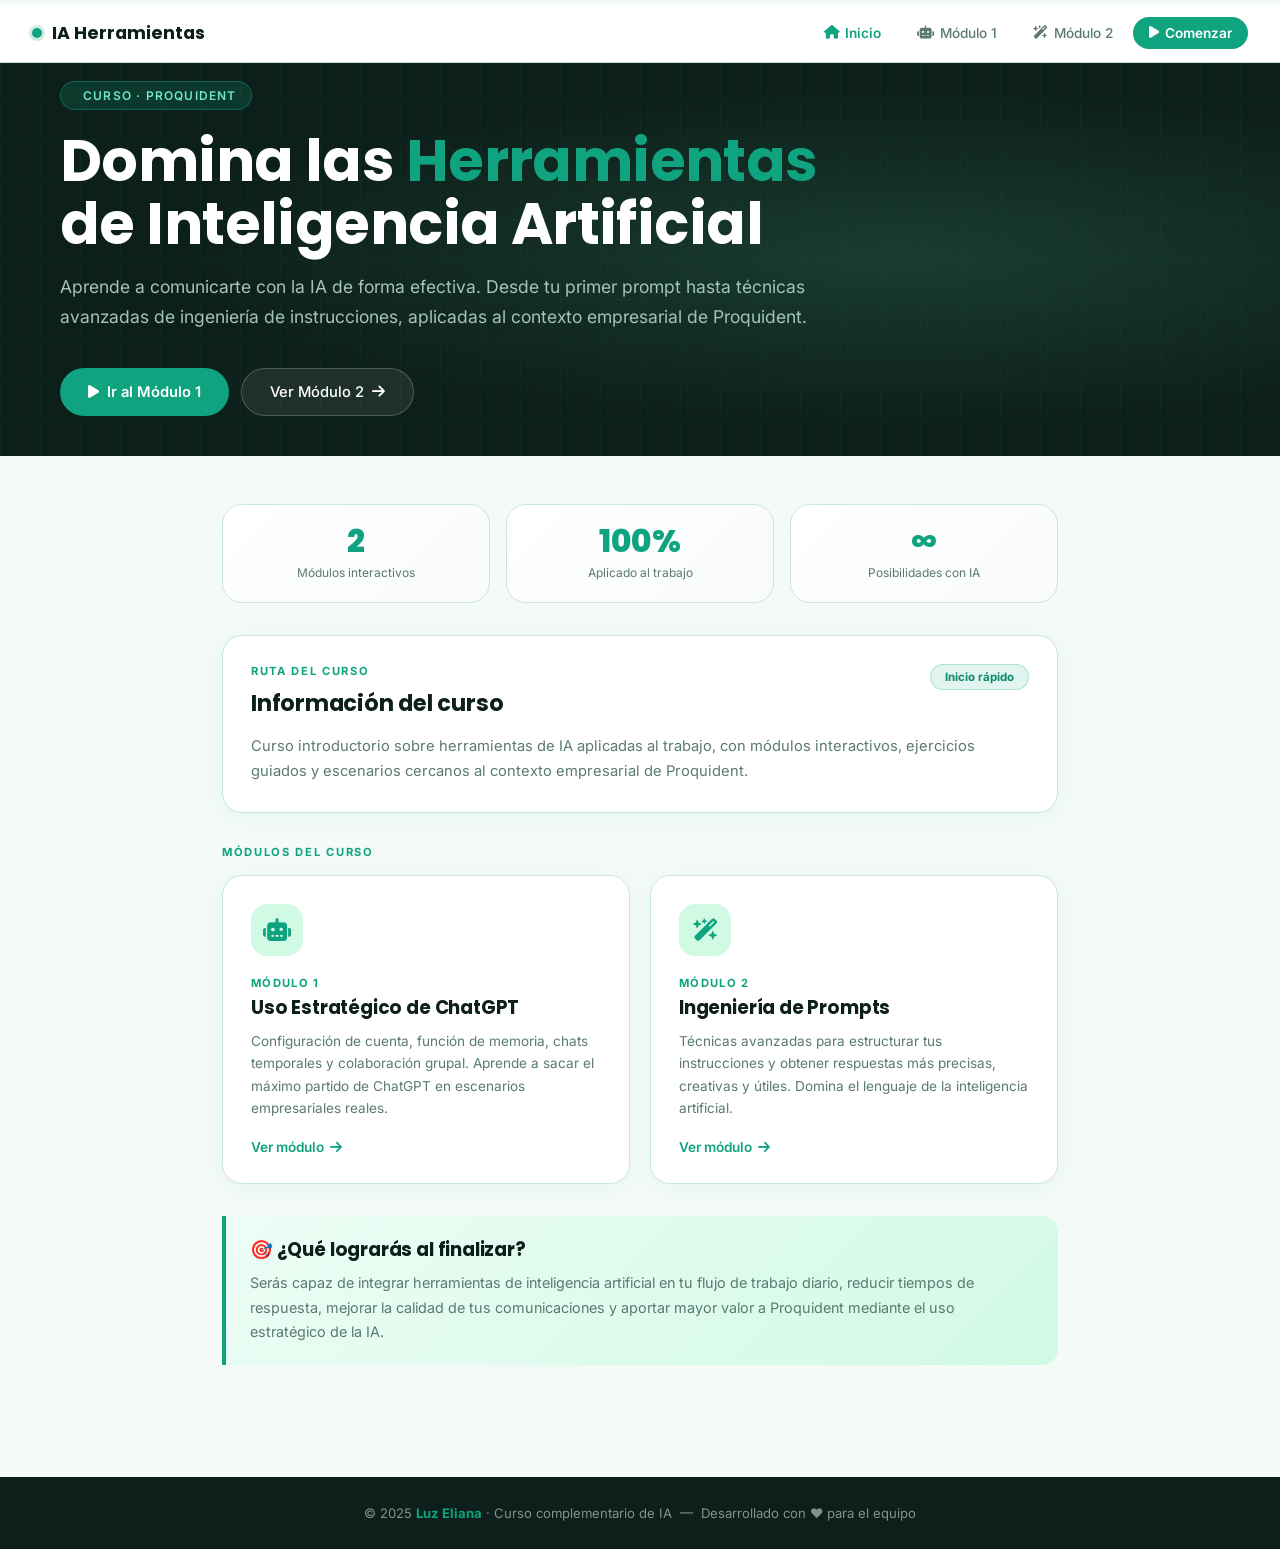
==== index.html @ 2a8dda7b "Actualizar Index" ====
<!DOCTYPE html>
<html lang="es">

<head>
  <meta charset="UTF-8">
  <meta name="viewport" content="width=device-width, initial-scale=1.0">
  <meta name="description"
    content="Curso introductorio sobre herramientas de IA aplicadas al trabajo en Proquident. Aprende ChatGPT e ingeniería de prompts.">
  <title>Curso IA  · Proquident</title>
  <link rel="preconnect" href="https://fonts.googleapis.com">
  <link rel="preconnect" href="https://fonts.gstatic.com" crossorigin>
  <link
    href="https://fonts.googleapis.com/css2?family=Inter:opsz,wght@14..32,300;14..32,400;14..32,500;14..32,600;14..32,700&family=Poppins:wght@500;600;700;800&display=swap"
    rel="stylesheet">
  <link rel="stylesheet" href="https://cdnjs.cloudflare.com/ajax/libs/font-awesome/6.4.0/css/all.min.css">
  <link rel="stylesheet" href="CSS/styleindex.css">
  <link rel="stylesheet" href="CSS/style.css">
 
</head>

<body style="background: var(--bg);">

  <div id="progress-bar"></div>

  <!-- NAV -->
  <nav class="top-nav">
    <a href="#" class="nav-brand">
      <div class="nav-brand-dot"></div>
      IA Herramientas 
    </a>
    <ul class="nav-links">
      <li><a href="#" class="active"><i class="fa-solid fa-house"></i> Inicio</a></li>
      <li><a href="Modulo1.html"><i class="fa-solid fa-robot"></i> Módulo 1</a></li>
      <li><a href="pagina2.html"><i class="fa-solid fa-wand-magic-sparkles"></i> Módulo 2</a></li>
      <li><a href="Modulo1.html" class="nav-cta"><i class="fa-solid fa-play"></i> Comenzar</a></li>
    </ul>
  </nav>

  <!-- HERO -->
  <header class="hero">
    <div class="hero-grid"></div>
    <div class="hero-inner">
      <div class="hero-badge"><i class="fa-solid fa-sparkles"></i> Curso · Proquident</div>
      <h1>Domina las <span>Herramientas</span><br>de Inteligencia Artificial</h1>
      <p class="hero-desc">
        Aprende a comunicarte con la IA de forma efectiva. Desde tu primer prompt hasta técnicas avanzadas de
        ingeniería de instrucciones, aplicadas al contexto empresarial de Proquident.
      </p>
      <div class="hero-actions">
        <a href="Modulo1.html" class="btn-hero-primary">
          <i class="fa-solid fa-play"></i> Ir al Módulo 1
        </a>
        <a href="pagina2.html" class="btn-hero-outline">
          Ver Módulo 2 <i class="fa-solid fa-arrow-right"></i>
        </a>
      </div>
    </div>
  </header>

  <!-- MAIN -->
  <main class="index-main">

    <!-- Stats -->
    <div class="stats-row reveal">
      <div class="stat-card">
        <div class="stat-number">2</div>
        <div class="stat-label">Módulos interactivos</div>
      </div>
      <div class="stat-card">
        <div class="stat-number">100%</div>
        <div class="stat-label">Aplicado al trabajo</div>
      </div>
      <div class="stat-card">
        <div class="stat-number">∞</div>
        <div class="stat-label">Posibilidades con IA</div>
      </div>
    </div>

    <!-- Course info panel -->
    <div class="info-panel reveal">
      <div class="info-panel-header">
        <div>
          <span class="section-label">Ruta del curso</span>
          <h2>Información del curso</h2>
        </div>
        <span class="badge-pill">Inicio rápido</span>
      </div>
      <p>Curso introductorio sobre herramientas de IA aplicadas al trabajo, con módulos interactivos, ejercicios
        guiados y escenarios cercanos al contexto empresarial de Proquident.</p>
    </div>

    <!-- Modules grid -->
    <span class="section-label reveal" style="margin-bottom: 16px; display: block;">Módulos del curso</span>
    <div class="modules-grid">
      <a href="Modulo1.html" class="module-card reveal">
        <div class="module-card-icon">
          <i class="fa-solid fa-robot"></i>
        </div>
        <div class="module-num">Módulo 1</div>
        <h3>Uso Estratégico de ChatGPT</h3>
        <p>Configuración de cuenta, función de memoria, chats temporales y colaboración grupal. Aprende a sacar el
          máximo partido de ChatGPT en escenarios empresariales reales.</p>
        <span class="module-card-link">Ver módulo <i class="fa-solid fa-arrow-right"></i></span>
      </a>

      <a href="pagina2.html" class="module-card reveal">
        <div class="module-card-icon">
          <i class="fa-solid fa-wand-magic-sparkles"></i>
        </div>
        <div class="module-num">Módulo 2</div>
        <h3>Ingeniería de Prompts</h3>
        <p>Técnicas avanzadas para estructurar tus instrucciones y obtener respuestas más precisas, creativas y
          útiles. Domina el lenguaje de la inteligencia artificial.</p>
        <span class="module-card-link">Ver módulo <i class="fa-solid fa-arrow-right"></i></span>
      </a>
    </div>

    <!-- Objective -->
    <div class="objective-block reveal">
      <h2>🎯 ¿Qué lograrás al finalizar?</h2>
      <p>Serás capaz de integrar herramientas de inteligencia artificial en tu flujo de trabajo diario, reducir
        tiempos de respuesta, mejorar la calidad de tus comunicaciones y aportar mayor valor a Proquident mediante el
        uso estratégico de la IA.</p>
    </div>

  </main>

  <!-- FOOTER -->
  <footer class="site-footer">
    © 2025 <strong>Luz Eliana</strong> · Curso complementario de IA &nbsp;—&nbsp; Desarrollado con ♥ para el equipo
  </footer>

  <script>
    // Progress bar
    window.addEventListener('scroll', () => {
      const doc = document.documentElement;
      const scrolled = doc.scrollTop / (doc.scrollHeight - doc.clientHeight);
      document.getElementById('progress-bar').style.width = (scrolled * 100) + '%';
    });

    // Reveal on scroll
    const reveals = document.querySelectorAll('.reveal');
    const observer = new IntersectionObserver(entries => {
      entries.forEach((entry, i) => {
        if (entry.isIntersecting) {
          setTimeout(() => entry.target.classList.add('visible'), i * 80);
        }
      });
    }, { threshold: 0.1 });
    reveals.forEach(el => observer.observe(el));
  </script>

</body>

</html>
---- CSS/styleindex.css ----
/* ── Estilos exclusivos del Index ── */

    /* Barra de progreso de lectura */
    #progress-bar {
      position: fixed;
      top: 0;
      left: 0;
      height: 4px;
      background: linear-gradient(90deg, var(--green), #ff6b35);
      width: 0%;
      transition: width .2s ease;
      z-index: 1000;
    }

    /* ── NAV ── */
    .top-nav {
      background: #fff;
      border-bottom: 1px solid var(--border);
      position: sticky;
      top: 4px;
      z-index: 100;
      padding: 0 32px;
      display: flex;
      align-items: center;
      justify-content: space-between;
    }

    .nav-brand {
      display: flex;
      align-items: center;
      gap: 10px;
      font-family: 'Poppins', sans-serif;
      font-weight: 700;
      font-size: 1.1rem;
      color: var(--ink);
      padding: 16px 0;
      text-decoration: none;
    }

    .nav-brand-dot {
      width: 10px;
      height: 10px;
      background: var(--green);
      border-radius: 50%;
      box-shadow: 0 0 0 3px rgba(16, 163, 127, 0.2);
    }

    .nav-links {
      display: flex;
      align-items: center;
      gap: 4px;
      list-style: none;
    }

    .nav-links a {
      display: inline-flex;
      align-items: center;
      gap: 6px;
      padding: 8px 16px;
      border-radius: 999px;
      font-family: 'Inter', sans-serif;
      font-size: .85rem;
      font-weight: 500;
      color: var(--muted);
      text-decoration: none;
      transition: all .2s;
    }

    .nav-links a:hover {
      color: var(--green);
      background: var(--light-mint);
    }

    .nav-links a.active {
      color: var(--green);
      font-weight: 600;
    }

    .nav-cta {
      background: var(--green) !important;
      color: #fff !important;
      font-weight: 600 !important;
    }

    .nav-cta:hover {
      background: var(--green-d) !important;
      box-shadow: 0 4px 14px rgba(16, 163, 127, .3);
    }

    @media (max-width: 640px) {
      .top-nav {
        padding: 0 16px;
      }

      .nav-links {
        gap: 2px;
      }

      .nav-links a {
        padding: 6px 10px;
        font-size: .78rem;
      }
    }

    /* ── HERO (mismo estilo que Módulo 1) ── */
    .hero {
      background: var(--ink);
      color: #fff;
      padding: 60px 32px 64px;
      position: relative;
      overflow: hidden;
    }

    .hero::before {
      content: '';
      position: absolute;
      inset: 0;
      background: radial-gradient(ellipse 80% 60% at 60% 50%, #1a3d2f 0%, transparent 70%);
    }

    .hero-grid {
      position: absolute;
      inset: 0;
      opacity: .06;
      background-image: linear-gradient(var(--green) 1px, transparent 1px),
        linear-gradient(90deg, var(--green) 1px, transparent 1px);
      background-size: 40px 40px;
    }

    .hero-inner {
      position: relative;
      max-width: 900px;
      margin: 0 auto;
    }

    .hero-badge {
      display: inline-flex;
      align-items: center;
      gap: 8px;
      background: rgba(16, 163, 127, .2);
      border: 1px solid rgba(16, 163, 127, .4);
      color: #6ee7c7;
      font-size: .75rem;
      font-weight: 600;
      letter-spacing: .1em;
      text-transform: uppercase;
      padding: 6px 14px;
      border-radius: 999px;
      margin-bottom: 24px;
    }

    .hero h1 {
      font-family: 'Poppins', sans-serif;
      font-size: clamp(2rem, 5vw, 3.4rem);
      font-weight: 800;
      line-height: 1.1;
      margin-bottom: 16px;
    }

    .hero h1 span {
      color: var(--green);
    }

    .hero-desc {
      font-size: 1.05rem;
      color: #a3c4bb;
      max-width: 680px;
      line-height: 1.7;
      margin-bottom: 36px;
    }

    .hero-actions {
      display: flex;
      flex-wrap: wrap;
      gap: 12px;
    }

    .btn-hero-primary {
      display: inline-flex;
      align-items: center;
      gap: 8px;
      background: var(--green);
      color: #fff;
      font-family: 'Inter', sans-serif;
      font-size: .92rem;
      font-weight: 600;
      padding: 14px 28px;
      border-radius: 999px;
      text-decoration: none;
      transition: all .2s;
    }

    .btn-hero-primary:hover {
      background: var(--green-d);
      transform: translateY(-1px);
      box-shadow: 0 8px 24px rgba(16, 163, 127, .4);
    }

    .btn-hero-outline {
      display: inline-flex;
      align-items: center;
      gap: 8px;
      background: rgba(255, 255, 255, .08);
      color: #fff;
      font-family: 'Inter', sans-serif;
      font-size: .92rem;
      font-weight: 500;
      padding: 14px 28px;
      border-radius: 999px;
      border: 1px solid rgba(255, 255, 255, .2);
      text-decoration: none;
      transition: all .2s;
    }

    .btn-hero-outline:hover {
      background: rgba(255, 255, 255, .14);
    }

    /* ── MAIN CONTENT ── */
    .index-main {
      max-width: 900px;
      margin: 0 auto;
      padding: 48px 32px 80px;
    }

    @media (max-width: 768px) {
      .index-main {
        padding: 32px 16px 64px;
      }
    }

    /* Section label */
    .section-label {
      font-size: .7rem;
      font-weight: 700;
      letter-spacing: .15em;
      text-transform: uppercase;
      color: var(--green);
      margin-bottom: 6px;
      display: block;
    }

    /* Module cards grid */
    .modules-grid {
      display: grid;
      grid-template-columns: 1fr 1fr;
      gap: 20px;
      margin-bottom: 32px;
    }

    @media (max-width: 640px) {
      .modules-grid {
        grid-template-columns: 1fr;
      }
    }

    .module-card {
      background: var(--card);
      border: 1px solid var(--border);
      border-radius: 20px;
      padding: 28px;
      box-shadow: 0 4px 20px rgba(16, 163, 127, .06);
      transition: transform .2s, box-shadow .2s, border-color .2s;
      text-decoration: none;
      color: inherit;
      display: flex;
      flex-direction: column;
    }

    .module-card:hover {
      transform: translateY(-3px);
      box-shadow: 0 8px 30px rgba(16, 163, 127, .14);
      border-color: var(--green);
    }

    .module-card-icon {
      width: 52px;
      height: 52px;
      background: var(--green-l);
      border-radius: 16px;
      display: flex;
      align-items: center;
      justify-content: center;
      margin-bottom: 20px;
    }

    .module-card-icon i {
      font-size: 1.4rem;
      color: var(--green);
    }

    .module-num {
      font-size: .7rem;
      font-weight: 700;
      letter-spacing: .12em;
      text-transform: uppercase;
      color: var(--green);
      margin-bottom: 6px;
    }

    .module-card h3 {
      font-family: 'Poppins', sans-serif;
      font-size: 1.15rem;
      font-weight: 700;
      color: var(--ink);
      margin-bottom: 10px;
      line-height: 1.3;
    }

    .module-card p {
      font-size: .85rem;
      color: var(--muted);
      line-height: 1.65;
      flex: 1;
      margin-bottom: 20px;
    }

    .module-card-link {
      display: inline-flex;
      align-items: center;
      gap: 6px;
      font-size: .85rem;
      font-weight: 600;
      color: var(--green);
      transition: gap .2s;
    }

    .module-card:hover .module-card-link {
      gap: 10px;
    }

    /* Info panel (single wide) */
    .info-panel {
      background: var(--card);
      border: 1px solid var(--border);
      border-radius: 20px;
      padding: 28px;
      box-shadow: 0 4px 20px rgba(16, 163, 127, .06);
      margin-bottom: 32px;
    }

    .info-panel-header {
      display: flex;
      align-items: flex-start;
      justify-content: space-between;
      gap: 16px;
      margin-bottom: 14px;
    }

    .info-panel-header h2 {
      font-family: 'Poppins', sans-serif;
      font-size: 1.4rem;
      font-weight: 700;
      color: var(--ink);
    }

    .badge-pill {
      flex-shrink: 0;
      background: rgba(16, 163, 127, .12);
      color: var(--green-d);
      border: 1px solid rgba(16, 163, 127, .25);
      font-size: .72rem;
      font-weight: 700;
      padding: 5px 14px;
      border-radius: 999px;
    }

    .info-panel>p {
      font-size: .92rem;
      color: var(--muted);
      line-height: 1.7;
    }

    /* Objective highlight */
    .objective-block {
      background: linear-gradient(135deg, #ecfdf5, #d1fae5);
      border-left: 4px solid var(--green);
      border-radius: 0 16px 16px 0;
      padding: 20px 24px;
      margin-bottom: 32px;
    }

    .objective-block h2 {
      font-family: 'Poppins', sans-serif;
      font-size: 1.15rem;
      font-weight: 700;
      color: var(--ink);
      margin-bottom: 8px;
    }

    .objective-block p {
      font-size: .9rem;
      color: var(--muted);
      line-height: 1.7;
    }

    /* Stats row */
    .stats-row {
      display: grid;
      grid-template-columns: repeat(3, 1fr);
      gap: 16px;
      margin-bottom: 32px;
    }

    @media (max-width: 500px) {
      .stats-row {
        grid-template-columns: 1fr;
      }
    }

    .stat-card {
      background: linear-gradient(135deg, #fff 0%, var(--soft-gray) 100%);
      border: 1px solid var(--border);
      border-radius: 20px;
      padding: 20px;
      text-align: center;
      transition: transform .2s;
    }

    .stat-card:hover {
      transform: translateY(-3px);
    }

    .stat-number {
      font-family: 'Poppins', sans-serif;
      font-size: 2rem;
      font-weight: 800;
      color: var(--green);
      line-height: 1;
    }

    .stat-label {
      font-size: .78rem;
      color: var(--muted);
      margin-top: 8px;
      line-height: 1.4;
    }

    /* Footer */
    .site-footer {
      background: var(--ink);
      color: rgba(255, 255, 255, .5);
      text-align: center;
      padding: 28px 32px;
      font-size: .82rem;
      font-family: 'Inter', sans-serif;
    }

    .site-footer strong {
      color: var(--green);
    }

    /* Reveal animation */
    .reveal {
      opacity: 0;
      transform: translateY(20px);
      transition: opacity .5s ease, transform .5s ease;
    }

    .reveal.visible {
      opacity: 1;
      transform: translateY(0);
    }
---- CSS/style.css ----
/* ============================================
           CSS OPTIMIZADO - Solo estilos que se usan
        ============================================ */
:root {
    --green: #10a37f;
    --green-d: #0d8a6b;
    --green-l: #d1fae5;
    --ink: #0d1f1a;
    --muted: #5a7a72;
    --bg: #f3faf7;
    --card: #ffffff;
    --border: #c8e6de;
    --accent: #ff6b35;
    --soft-gray: #f8fafc;
    --light-mint: #ecfdf5;
}

*,
*::before,
*::after {
    box-sizing: border-box;
    margin: 0;
    padding: 0;
}

body {
    color: var(--ink);
    overflow-x: hidden;
    font-family: 'Inter', sans-serif;
}

h1,
h2,
h3,
.section-title,
.hero h1,
.case-title,
.stat-number,
.timeline .tl-year {
    font-family: 'Poppins', sans-serif;
    font-weight: 700;
    letter-spacing: -0.01em;
}

/* Progress Bar */
#progress-bar {
    position: fixed;
    top: 0;
    left: 0;
    height: 4px;
    background: linear-gradient(90deg, var(--green), var(--accent));
    width: 0%;
    transition: width .3s ease;
    z-index: 1000;
}

/* Toast */
#toast {
    position: fixed;
    bottom: 24px;
    right: 24px;
    background: var(--ink);
    color: #fff;
    padding: 12px 20px;
    border-radius: 12px;
    font-size: .85rem;
    transform: translateY(80px);
    opacity: 0;
    transition: all .3s;
    z-index: 9999;
    display: flex;
    align-items: center;
    gap: 10px;
}

#toast.show {
    transform: translateY(0);
    opacity: 1;
}

#toast i {
    color: var(--green);
}

/* Hero */
.hero {
    background: var(--ink);
    color: #fff;
    padding: 20px 22px 40px;
    position: relative;
    overflow: hidden;
}

.hero::before {
    content: '';
    position: absolute;
    inset: 0;
    background: radial-gradient(ellipse 80% 60% at 70% 50%, #1a3d2f 0%, transparent 70%);
}

.hero-grid {
    position: absolute;
    inset: 0;
    opacity: .06;
    background-image: linear-gradient(var(--green) 1px, transparent 1px),
        linear-gradient(90deg, var(--green) 1px, transparent 1px);
    background-size: 40px 40px;
}

.hero-inner {
    position: relative;
    max-width: 1200px;
    margin: 0 auto;
    padding: 0 20px;
}

.hero-badge {
    display: inline-flex;
    align-items: center;
    gap: 8px;
    background: rgba(16, 163, 127, .2);
    border: 1px solid rgba(16, 163, 127, .4);
    color: #6ee7c7;
    font-size: .75rem;
    font-weight: 600;
    letter-spacing: .1em;
    text-transform: uppercase;
    padding: 6px 14px;
    border-radius: 999px;
    margin-bottom: 20px;
}

.hero h1 {
    font-size: clamp(2rem, 5vw, 3.6rem);
    line-height: 1.1;
    margin-bottom: 16px;
}

.hero h1 span {
    color: var(--green);
}

.hero p {
    font-size: 1.1rem;
    color: #a3c4bb;
    max-width: 760px;
    line-height: 1.7;
}

/* Tab Nav */
.tab-nav {
    background: #fff;
    border-bottom: 1px solid var(--border);
    position: sticky;
    top: 4px;
    z-index: 100;
    padding: 0 24px;
    overflow-x: auto;
    white-space: nowrap;
}

.tab-nav::-webkit-scrollbar {
    height: 0;
}

.tab-btn {
    display: inline-flex;
    align-items: center;
    gap: 8px;
    padding: 16px 20px;
    border: none;
    background: none;
    font-family: 'Inter', sans-serif;
    font-size: .85rem;
    font-weight: 500;
    color: var(--muted);
    cursor: pointer;
    border-bottom: 3px solid transparent;
    transition: all .2s;
    white-space: nowrap;
}

.tab-btn:hover {
    color: var(--green);
}

.tab-btn.active {
    color: var(--green);
    border-bottom-color: var(--green);
    font-weight: 600;
}

.tab-btn i {
    font-size: .9rem;
}

/* Main Layout */
main {
    max-width: 1200px;
    margin: 0 auto;
    padding: 40px 24px 80px;
}

@media (max-width: 768px) {
    main {
        padding: 24px 16px 60px;
    }
}

/* Sections */
.section {
    display: none;
    animation: fadeUp .4s ease;
}

.section.active {
    display: block;
}

@keyframes fadeUp {
    from {
        opacity: 0;
        transform: translateY(16px);
    }

    to {
        opacity: 1;
        transform: translateY(0);
    }
}

.section-header {
    margin-bottom: 32px;
}

.section-label {
    font-size: .7rem;
    font-weight: 700;
    letter-spacing: .15em;
    text-transform: uppercase;
    color: var(--green);
    margin-bottom: 8px;
}

.section-title {
    font-size: 2rem;
    font-weight: 800;
    color: var(--ink);
    line-height: 1.2;
}

@media (max-width: 640px) {
    .section-title {
        font-size: 1.5rem;
    }
}

.section-desc {
    color: var(--muted);
    margin-top: 10px;
    line-height: 1.7;
    font-size: .95rem;
    text-align: justify;
}

/* Cards */
.card {
    background: var(--card);
    border: 1px solid var(--border);
    border-radius: 20px;
    padding: 28px;
    box-shadow: 0 4px 20px rgba(16, 163, 127, .06);
    transition: transform .2s, box-shadow .2s;
}

.card:hover {
    transform: translateY(-2px);
    box-shadow: 0 8px 30px rgba(16, 163, 127, .12);
}

@media (max-width: 640px) {
    .card {
        padding: 20px;
    }
}

/* Grids */
.grid-2 {
    display: grid;
    grid-template-columns: 1fr 1fr;
    gap: 20px;
}

@media (max-width: 768px) {
    .grid-2 {
        grid-template-columns: 1fr;
        gap: 16px;
    }
}

/* Icon Box */
.icon-box {
    width: 48px;
    height: 48px;
    border-radius: 14px;
    background: var(--green-l);
    display: flex;
    align-items: center;
    justify-content: center;
    margin-bottom: 16px;
}

.icon-box i {
    color: var(--green);
    font-size: 1.2rem;
}

/* Step List */
.step-list {
    list-style: none;
}

.step-list li {
    display: flex;
    align-items: flex-start;
    gap: 14px;
    padding: 14px 0;
    border-bottom: 1px solid #f0f0f0;
}

.step-list li:last-child {
    border: none;
}

.step-num {
    min-width: 28px;
    height: 28px;
    border-radius: 50%;
    background: var(--ink);
    color: #fff;
    display: flex;
    align-items: center;
    justify-content: center;
    font-size: .75rem;
    font-weight: 700;
    flex-shrink: 0;
    margin-top: 2px;
}

.step-text strong {
    display: block;
    font-size: .9rem;
    margin-bottom: 2px;
}

.step-text p {
    font-size: .83rem;
    color: var(--muted);
    line-height: 1.5;
}

/* Accordion */
.accordion {
    border: 1px solid var(--border);
    border-radius: 16px;
    overflow: hidden;
}

.acc-item {
    border-bottom: 1px solid var(--border);
}

.acc-item:last-child {
    border: none;
}

.acc-trigger {
    width: 100%;
    display: flex;
    align-items: center;
    justify-content: space-between;
    padding: 18px 24px;
    background: none;
    border: none;
    cursor: pointer;
    font-family: 'Inter', sans-serif;
    font-size: .9rem;
    font-weight: 500;
    color: var(--ink);
    text-align: left;
    transition: background .2s;
}

.acc-trigger:hover {
    background: var(--green-l);
}

.acc-trigger .chevron {
    transition: transform .3s;
    color: var(--green);
}

.acc-trigger.open .chevron {
    transform: rotate(180deg);
}

.acc-body {
    display: none;
    padding: 0 24px 20px;
    font-size: .88rem;
    color: var(--muted);
    line-height: 1.7;
}

.acc-body.open {
    display: block;
}

/* Highlight Box */
.highlight {
    background: linear-gradient(135deg, #ecfdf5, #d1fae5);
    border-left: 4px solid var(--green);
    border-radius: 0 12px 12px 0;
    padding: 16px 20px;
    margin: 20px 0;
    font-size: .88rem;
    line-height: 1.7;
}

.highlight strong {
    color: var(--green-d);
}

/* Tip Box */
.tip-box {
    background: #fffbeb;
    border: 1px solid #fde68a;
    border-radius: 12px;
    padding: 14px 18px;
    font-size: .83rem;
    color: #92400e;
    line-height: 1.6;
    display: flex;
    gap: 10px;
    align-items: flex-start;
    margin: 16px 0;
}

.tip-box i {
    flex-shrink: 0;
    color: #f59e0b;
    margin-top: 2px;
}

/* Form Elements */
.form-group {
    margin-bottom: 16px;
}

.form-label {
    font-size: .8rem;
    font-weight: 600;
    color: var(--ink);
    margin-bottom: 6px;
    display: block;
}

.form-input,
.form-textarea {
    width: 100%;
    padding: 14px 16px;
    border: 1.5px solid var(--border);
    border-radius: 12px;
    font-family: 'Inter', sans-serif;
    font-size: .9rem;
    color: var(--ink);
    background: #fff;
    outline: none;
    transition: border-color .2s, box-shadow .2s;
}

.form-input:focus,
.form-textarea:focus {
    border-color: var(--green);
    box-shadow: 0 0 0 4px rgba(16, 163, 127, .12);
}

.form-textarea {
    resize: vertical;
    min-height: 90px;
}

/* Buttons */
.btn {
    display: inline-flex;
    align-items: center;
    gap: 8px;
    padding: 14px 28px;
    border-radius: 999px;
    border: none;
    font-family: 'Inter', sans-serif;
    font-size: .9rem;
    font-weight: 600;
    cursor: pointer;
    transition: all .2s;
}

.btn-primary {
    background: var(--green);
    color: #fff;
}

.btn-primary:hover {
    background: var(--green-d);
    transform: translateY(-1px);
    box-shadow: 0 6px 20px rgba(16, 163, 127, .3);
}

.btn-secondary {
    background: transparent;
    color: var(--green);
    border: 2px solid var(--green);
}

.btn-secondary:hover {
    background: var(--green-l);
}

.btn:disabled {
    opacity: .6;
    cursor: not-allowed;
    transform: none !important;
}

.btn-full {
    width: 100%;
    justify-content: center;
}

/* AI Result Box */
.ai-result {
    background: var(--light-mint);
    border: 1px solid var(--border);
    color: var(--ink);
    border-radius: 16px;
    padding: 24px;
    font-size: .88rem;
    line-height: 1.8;
    position: relative;
    margin-top: 20px;
}

.ai-result-label {
    font-size: .7rem;
    font-weight: 700;
    letter-spacing: .12em;
    text-transform: uppercase;
    color: var(--green);
    margin-bottom: 12px;
    display: flex;
    align-items: center;
    gap: 8px;
}

.ai-result-label::before {
    content: '';
    width: 6px;
    height: 6px;
    border-radius: 50%;
    background: var(--green);
    animation: blink 1.5s ease infinite;
}

@keyframes blink {

    0%,
    100% {
        opacity: 1;
    }

    50% {
        opacity: .3;
    }
}

.copy-btn {
    position: absolute;
    top: 16px;
    right: 16px;
    background: rgba(16, 163, 127, .1);
    border: 1px solid var(--border);
    color: var(--green-d);
    font-size: .75rem;
    padding: 6px 12px;
    border-radius: 8px;
    cursor: pointer;
    transition: background .2s;
}

.copy-btn:hover {
    background: var(--green-l);
}

/* Spinner */
.spinner {
    width: 18px;
    height: 18px;
    border: 2px solid rgba(255, 255, 255, .4);
    border-top-color: #fff;
    border-radius: 50%;
    animation: spin .8s linear infinite;
    display: inline-block;
}

@keyframes spin {
    to {
        transform: rotate(360deg);
    }
}

/* Chat Demo */
.demo-chat-card {
    background: #fff;
    border: 1px solid var(--border);
    border-radius: 16px;
    overflow: hidden;
}

.chat-topbar {
    background: var(--green-l);
    padding: 12px 18px;
    display: flex;
    align-items: center;
    gap: 10px;
}

.chat-dot {
    width: 10px;
    height: 10px;
    border-radius: 50%;
    background: var(--green);
}

.chat-messages {
    padding: 20px;
    min-height: 200px;
}

.msg {
    display: flex;
    gap: 10px;
    margin-bottom: 14px;
}

.msg.user {
    flex-direction: row-reverse;
}

.msg-avatar {
    width: 32px;
    height: 32px;
    border-radius: 50%;
    flex-shrink: 0;
    display: flex;
    align-items: center;
    justify-content: center;
    font-size: .75rem;
    font-weight: 700;
}

.msg.user .msg-avatar {
    background: var(--green);
    color: #fff;
}

.msg.ai .msg-avatar {
    background: var(--muted);
    color: #fff;
}

.msg-bubble {
    max-width: 75%;
    padding: 12px 16px;
    border-radius: 16px;
    font-size: .85rem;
    line-height: 1.6;
}

.msg.user .msg-bubble {
    background: var(--green);
    color: #fff;
    border-bottom-right-radius: 4px;
}

.msg.ai .msg-bubble {
    background: var(--soft-gray);
    color: var(--ink);
    border: 1px solid var(--border);
    border-bottom-left-radius: 4px;
}

/* Feature Badge */
.feature-badge {
    display: flex;
    align-items: center;
    gap: 12px;
    background: #fff;
    border: 1px solid var(--border);
    border-radius: 12px;
    padding: 14px 18px;
}

.feature-badge .fb-icon {
    width: 40px;
    height: 40px;
    border-radius: 10px;
    background: var(--green-l);
    display: flex;
    align-items: center;
    justify-content: center;
    flex-shrink: 0;
}

.feature-badge .fb-icon i {
    color: var(--green);
}

.feature-badge .fb-text strong {
    font-size: .88rem;
    display: block;
}

.feature-badge .fb-text span {
    font-size: .78rem;
    color: var(--muted);
}

/* Case Card */
.case-card {
    background: var(--soft-gray);
    border: 1px solid var(--border);
    color: var(--ink);
    border-radius: 20px;
    padding: 28px;
    position: relative;
    overflow: hidden;
}

.case-card::before {
    content: '';
    position: absolute;
    top: -40px;
    right: -40px;
    width: 140px;
    height: 140px;
    border-radius: 50%;
    background: rgba(16, 163, 127, .05);
}

.case-tag {
    display: inline-block;
    background: var(--green-l);
    color: var(--green-d);
    font-size: .7rem;
    font-weight: 700;
    letter-spacing: .1em;
    text-transform: uppercase;
    padding: 4px 12px;
    border-radius: 999px;
    margin-bottom: 12px;
}

.case-title {
    font-size: 1.3rem;
    font-weight: 700;
    margin-bottom: 10px;
}

.case-task {
    background: var(--light-mint);
    border-radius: 10px;
    padding: 12px 16px;
    font-size: .82rem;
    color: var(--ink);
    line-height: 1.5;
    border-left: 3px solid var(--green);
}

/* Roles Grid */
.roles-grid {
    display: grid;
    grid-template-columns: 1fr 1fr;
    gap: 12px;
    margin: 20px 0;
}

@media (max-width: 500px) {
    .roles-grid {
        grid-template-columns: 1fr;
    }
}

.role-card {
    background: var(--green-l);
    border-radius: 14px;
    padding: 16px;
    border-left: 4px solid var(--green);
}

.role-card strong {
    font-size: .88rem;
    display: block;
    color: var(--ink);
    margin-bottom: 4px;
}

.role-card span {
    font-size: .78rem;
    color: var(--muted);
    line-height: 1.5;
}

/* Timeline */
.timeline {
    position: relative;
    padding-left: 32px;
}

.timeline::before {
    content: '';
    position: absolute;
    left: 8px;
    top: 8px;
    bottom: 0;
    width: 2px;
    background: var(--border);
}

.tl-item {
    position: relative;
    margin-bottom: 24px;
}

.tl-dot {
    position: absolute;
    left: -28px;
    top: 4px;
    width: 14px;
    height: 14px;
    border-radius: 50%;
    background: var(--green);
    border: 3px solid #fff;
    box-shadow: 0 0 0 2px var(--green);
}

.tl-year {
    font-size: .72rem;
    font-weight: 700;
    color: var(--green);
    margin-bottom: 2px;
}

.tl-text {
    font-size: .85rem;
    color: var(--ink);
    line-height: 1.5;
}

/* Intro Visual */
.intro-visual img {
    max-width: 100px;
    margin-bottom: 12px;
    opacity: 0.9;
}

/* Task Badge */
.task-badge {
    background: #ffedd5;
    border-radius: 30px;
    padding: 6px 14px;
    display: inline-flex;
    align-items: center;
    gap: 8px;
    font-size: .75rem;
    font-weight: 700;
    color: #b45309;
    margin-bottom: 12px;
}

/* Nav Footer */
.nav-footer {
    display: flex;
    justify-content: space-between;
    align-items: center;
    margin-top: 48px;
    padding-top: 24px;
    border-top: 1px solid var(--border);
}

.nav-footer button {
    display: inline-flex;
    align-items: center;
    gap: 8px;
    background: none;
    border: 1.5px solid var(--border);
    padding: 10px 20px;
    border-radius: 999px;
    cursor: pointer;
    font-family: 'Inter', sans-serif;
    font-size: .85rem;
    font-weight: 500;
    color: var(--muted);
    transition: all .2s;
}

.nav-footer button:hover {
    border-color: var(--green);
    color: var(--green);
}

.nav-footer button.primary-nav {
    background: var(--green);
    color: #fff;
    border-color: var(--green);
}

.nav-footer button.primary-nav:hover {
    background: var(--green-d);
}

@media (max-width: 640px) {
    .nav-footer button {
        padding: 8px 14px;
        font-size: .75rem;
    }
}

/* Memory Section */
.memory-stats {
    display: grid;
    grid-template-columns: repeat(auto-fit, minmax(180px, 1fr));
    gap: 16px;
    margin-bottom: 24px;
}

.stat-card {
    background: linear-gradient(135deg, #fff 0%, var(--soft-gray) 100%);
    border: 1px solid var(--border);
    border-radius: 20px;
    padding: 20px;
    text-align: center;
    transition: transform 0.2s;
}

.stat-card:hover {
    transform: translateY(-3px);
}

.stat-number {
    font-family: 'Poppins', sans-serif;
    font-size: 2rem;
    font-weight: 800;
    color: var(--green);
    line-height: 1;
}

.stat-label {
    font-size: 0.75rem;
    color: var(--muted);
    margin-top: 8px;
}

.memory-explanation {
    background: linear-gradient(135deg, var(--light-mint) 0%, #fff 100%);
    border-radius: 20px;
    padding: 24px;
    margin-bottom: 24px;
    border-left: 4px solid var(--green);
}

.memory-features {
    display: flex;
    flex-wrap: wrap;
    gap: 12px;
    margin: 16px 0;
}

.memory-badge {
    background: var(--green-l);
    padding: 6px 14px;
    border-radius: 30px;
    font-size: 0.8rem;
    font-weight: 500;
    color: var(--green-d);
    display: inline-flex;
    align-items: center;
    gap: 8px;
}

.question-grid {
    display: grid;
    grid-template-columns: repeat(auto-fit, minmax(280px, 1fr));
    gap: 12px;
    margin: 20px 0;
}

.question-item {
    background: var(--soft-gray);
    border: 1px solid var(--border);
    border-radius: 14px;
    padding: 16px;
    cursor: pointer;
    transition: all 0.2s;
    display: flex;
    align-items: center;
    gap: 12px;
}

.question-item:hover {
    background: var(--green-l);
    transform: translateX(4px);
}

.question-icon {
    width: 32px;
    height: 32px;
    background: var(--green-l);
    border-radius: 10px;
    display: flex;
    align-items: center;
    justify-content: center;
    color: var(--green);
    font-size: 0.9rem;
    flex-shrink: 0;
}

.question-text {
    font-size: 0.85rem;
    font-weight: 500;
    color: var(--ink);
    line-height: 1.4;
}

.instruction-steps {
    background: var(--soft-gray);
    border-radius: 16px;
    padding: 20px;
    margin: 20px 0;
}

.step-item {
    display: flex;
    gap: 16px;
    padding: 16px 0;
    border-bottom: 1px solid var(--border);
}

.step-item:last-child {
    border-bottom: none;
}

.step-number {
    width: 32px;
    height: 32px;
    background: var(--green);
    color: white;
    border-radius: 50%;
    display: flex;
    align-items: center;
    justify-content: center;
    font-weight: 700;
    font-size: 0.9rem;
    flex-shrink: 0;
}

.step-content {
    flex: 1;
}

.step-title {
    font-weight: 700;
    margin-bottom: 8px;
    color: var(--ink);
}

.example-box {
    background: #fff;
    border: 1px solid var(--border);
    border-radius: 12px;
    padding: 16px;
    margin: 12px 0;
    font-family: monospace;
    font-size: 0.85rem;
    color: var(--ink);
}

/* Chat Grupal Section */
.grupal-header {
    border-radius: 24px;
    padding: 28px;
    margin-bottom: 28px;
    border: 1px solid var(--border);
}

.concept-grid {
    display: grid;
    grid-template-columns: repeat(auto-fit, minmax(200px, 1fr));
    gap: 20px;
    margin: 24px 0;
}

.concept-card {
    border-radius: 16px;
    padding: 20px;
    text-align: center;
    transition: all 0.3s;
    border: 1px solid var(--border);
}

.concept-card:hover {
    transform: translateY(-4px);
    box-shadow: 0 8px 20px rgba(16, 163, 127, .1);
    border-color: var(--green);
}

.concept-icon {
    width: 48px;
    height: 48px;
    background: var(--green-l);
    border-radius: 14px;
    display: flex;
    align-items: center;
    justify-content: center;
    margin: 0 auto 12px;
}

.concept-icon i {
    font-size: 1.3rem;
    color: var(--green);
}

.concept-title {
    font-weight: 700;
    margin-bottom: 8px;
    color: var(--ink);
}

.concept-desc {
    font-size: 0.8rem;
    color: var(--muted);
    line-height: 1.5;
}

.steps-container {
    display: flex;
    flex-wrap: wrap;
    gap: 16px;
    margin: 24px 0;
}

.step-card {
    flex: 1;
    min-width: 180px;
    background: white;
    border: 1px solid var(--border);
    border-radius: 16px;
    padding: 20px;
    position: relative;
    transition: all 0.2s;
}

.step-card:hover {
    border-color: var(--green);
    box-shadow: 0 4px 12px rgba(0, 0, 0, .05);
}

.step-number-circle {
    width: 36px;
    height: 36px;
    background: var(--green);
    color: white;
    border-radius: 50%;
    display: flex;
    align-items: center;
    justify-content: center;
    font-weight: 700;
    font-size: 1.1rem;
    margin-bottom: 16px;
}

.step-card-title {
    font-weight: 700;
    margin-bottom: 8px;
    color: var(--ink);
}

.step-card-desc {
    font-size: 0.8rem;
    color: var(--muted);
    line-height: 1.5;
}

/* Layout 2 columnas para chat grupal */
.grupal-two-columns {
    display: flex;
    gap: 24px;
    margin-bottom: 24px;
    flex-wrap: wrap;
}

.grupal-left {
    flex: 1.2;
    min-width: 280px;
}

.grupal-right {
    flex: 1;
    min-width: 280px;
}

.chat-large {
    background: white;
    border: 1px solid var(--border);
    border-radius: 20px;
    overflow: hidden;
    box-shadow: 0 4px 20px rgba(0, 0, 0, 0.05);
}

.chat-header {
    background: var(--green);
    padding: 16px 20px;
    color: white;
    display: flex;
    align-items: center;
    gap: 12px;
}

.chat-header i {
    font-size: 1.2rem;
}

.chat-header span {
    font-weight: 600;
}

.chat-messages-large {
    padding: 20px;
    min-height: 320px;
    max-height: 400px;
    overflow-y: auto;
    background: #fafafa;
}

.message-row {
    display: flex;
    margin-bottom: 20px;
    gap: 12px;
}

.message-row.ai {
    justify-content: flex-start;
}

.message-row.user {
    justify-content: flex-end;
}

.message-bubble {
    max-width: 75%;
    padding: 14px 18px;
    border-radius: 20px;
    font-size: 0.85rem;
    line-height: 1.6;
}

.message-row.ai .message-bubble {
    background: white;
    border: 1px solid var(--border);
    color: var(--ink);
    border-bottom-left-radius: 4px;
}

.message-row.user .message-bubble {
    background: var(--green);
    color: white;
    border-bottom-right-radius: 4px;
}

.message-avatar {
    width: 36px;
    height: 36px;
    border-radius: 50%;
    display: flex;
    align-items: center;
    justify-content: center;
    font-size: 0.7rem;
    font-weight: 700;
    flex-shrink: 0;
}

.message-row.ai .message-avatar {
    background: var(--green-l);
    color: var(--green);
}

.message-row.user .message-avatar {
    background: var(--green);
    color: white;
}

.advantages-block {
    background: var(--soft-gray);
    border-radius: 20px;
    padding: 20px;
    margin-top: 20px;
}

.advantages-list-vertical {
    display: flex;
    flex-direction: column;
    gap: 16px;
}

.advantage-item {
    display: flex;
    align-items: center;
    gap: 14px;
    padding: 12px;
    background: white;
    border-radius: 14px;
    transition: all 0.2s;
}

.advantage-item:hover {
    transform: translateX(4px);
    box-shadow: 0 2px 8px rgba(0, 0, 0, 0.05);
}

.advantage-icon {
    width: 44px;
    height: 44px;
    background: var(--green-l);
    border-radius: 12px;
    display: flex;
    align-items: center;
    justify-content: center;
    flex-shrink: 0;
}

.advantage-icon i {
    font-size: 1.2rem;
    color: var(--green);
}

.advantage-info h4 {
    font-weight: 700;
    margin-bottom: 4px;
    color: var(--ink);
}

.advantage-info p {
    font-size: 0.75rem;
    color: var(--muted);
}

.activity-card {
    border-radius: 20px;
    padding: 24px;
    margin-top: 24px;
}

.activity-title {
    display: flex;
    align-items: center;
    gap: 10px;
    margin-bottom: 16px;
}

.practice-steps {
    background: var(--soft-gray);
    border-radius: 16px;
    padding: 20px;
    margin-top: 20px;
}

.practice-step {
    display: flex;
    gap: 12px;
    padding: 12px 0;
    border-bottom: 1px solid var(--border);
}

.practice-step:last-child {
    border-bottom: none;
}

.practice-num {
    width: 28px;
    height: 28px;
    background: var(--green);
    color: white;
    border-radius: 50%;
    display: flex;
    align-items: center;
    justify-content: center;
    font-size: 0.8rem;
    font-weight: 700;
    flex-shrink: 0;
}

/* Modal */
.modal {
    display: none;
    position: fixed;
    top: 0;
    left: 0;
    width: 100%;
    height: 100%;
    background: rgba(0, 0, 0, 0.7);
    z-index: 1000;
    justify-content: center;
    align-items: center;
    backdrop-filter: blur(4px);
}

.modal-content {
    background: white;
    border-radius: 24px;
    max-width: 450px;
    width: 90%;
    padding: 28px;
    position: relative;
    animation: modalFadeIn 0.3s ease;
    box-shadow: 0 20px 40px rgba(0, 0, 0, 0.2);
}

@keyframes modalFadeIn {
    from {
        opacity: 0;
        transform: scale(0.9);
    }

    to {
        opacity: 1;
        transform: scale(1);
    }
}

.modal-close {
    position: absolute;
    top: 16px;
    right: 20px;
    font-size: 24px;
    cursor: pointer;
    color: var(--muted);
    transition: color 0.2s;
}

.modal-close:hover {
    color: var(--green);
}

.modal-icon {
    width: 60px;
    height: 60px;
    background: var(--green-l);
    border-radius: 20px;
    display: flex;
    align-items: center;
    justify-content: center;
    margin-bottom: 20px;
}

.modal-icon i {
    font-size: 1.8rem;
    color: var(--green);
}

.modal-title {
    font-family: 'Poppins', sans-serif;
    font-size: 1.5rem;
    font-weight: 700;
    margin-bottom: 16px;
    color: var(--ink);
}

.modal-list {
    list-style: none;
    padding: 0;
}

.modal-list li {
    padding: 10px 0;
    border-bottom: 1px solid var(--border);
    display: flex;
    align-items: center;
    gap: 10px;
}

.modal-list li i {
    color: var(--green);
    width: 20px;
}

.context-clickable {
    cursor: pointer;
    transition: all 0.2s;
}

.context-clickable:hover {
    transform: translateY(-4px);
    box-shadow: 0 8px 20px rgba(16, 163, 127, .15);
    border-color: var(--green);
}

/* Footer */
.site-footer {
    background: var(--ink);
    color: rgba(255, 255, 255, .5);
    text-align: center;
    padding: 28px 32px;
    font-size: .82rem;
    font-family: 'Inter', sans-serif;
}

.site-footer strong {
    color: var(--green);
}

/* Reveal animation */
.reveal {
    opacity: 0;
    transform: translateY(20px);
    transition: opacity .5s ease, transform .5s ease;
}

.reveal.visible {
    opacity: 1;
    transform: translateY(0);
}
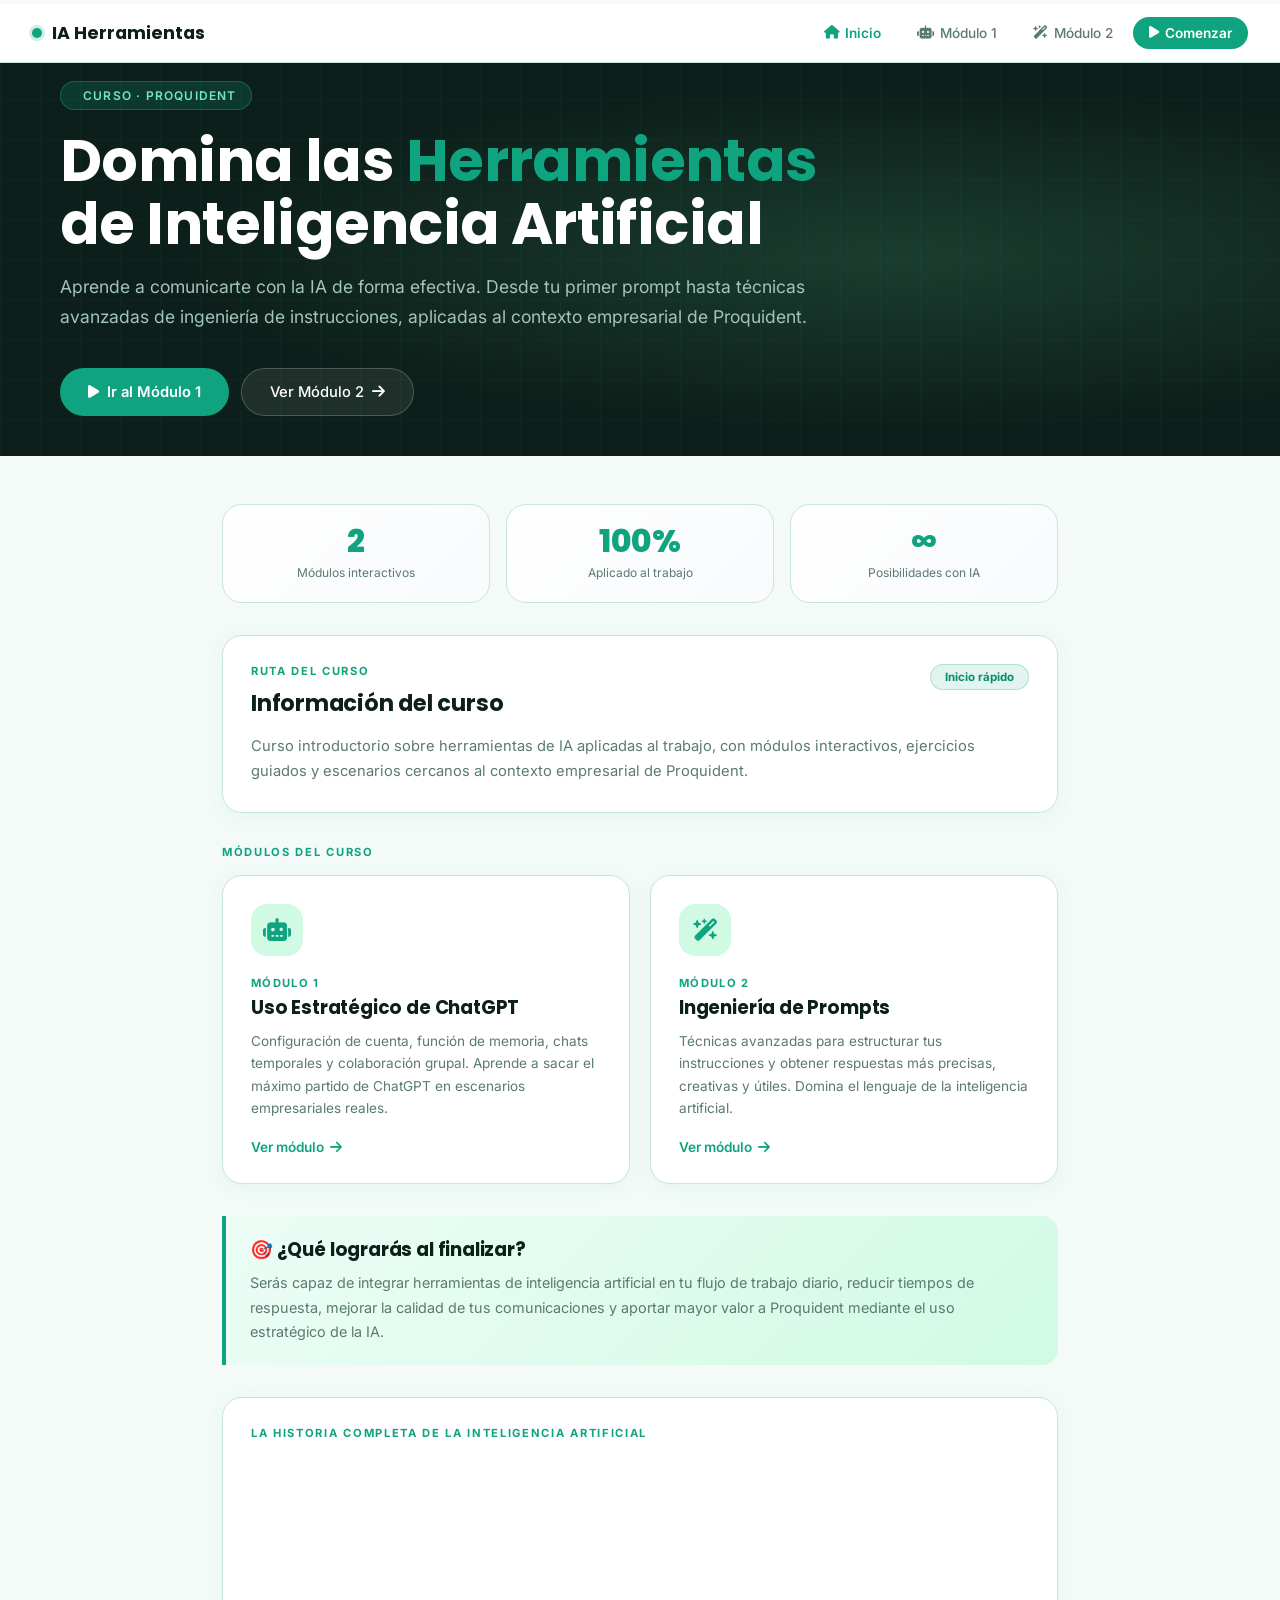
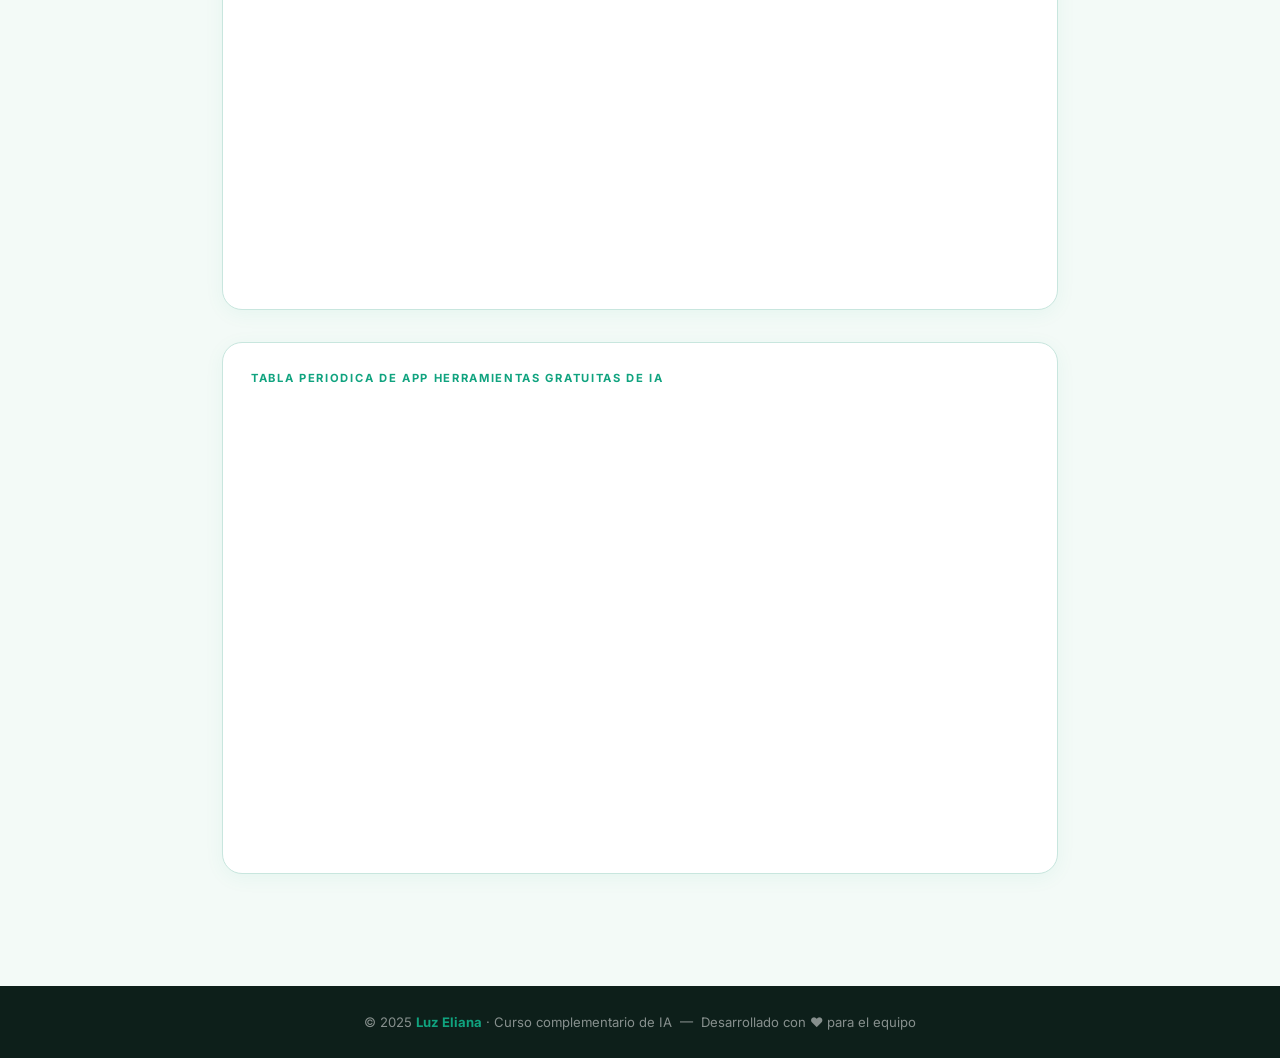
==== commit b91bc432: "Subir actualizacion" ====
--- a/index.html
+++ b/index.html
@@ -123,6 +123,23 @@
         uso estratégico de la IA.</p>
     </div>
 
+    <!-- History IA -->
+     <div class="info-panel reveal">
+        <div class="info-panel-header">
+          <span class="section-label">La historia completa de la Inteligencia Artificial</span>
+     
+        </div>
+            <iframe width="100%" height="415" src="https://www.youtube.com/embed/F5x1cSqjftc?si=rLdl4Ll4lIJxdjKd" title="YouTube video player" frameborder="0" allow="accelerometer; autoplay; clipboard-write; encrypted-media; gyroscope; picture-in-picture; web-share" referrerpolicy="strict-origin-when-cross-origin" allowfullscreen></iframe>       
+        </div>
+
+        <!-- Herramientas de IA -->
+         <div class="info-panel reveal">
+           <div class="info-panel-header">
+             <span class="section-label">Tabla periodica de App herramientas gratuitas de IA</span>
+           </div>
+          <div style="width: 100%;"><div style="position: relative; padding-bottom: 56.25%; padding-top: 0; height: 0;"><iframe title="Apps gratuitas de Inteligencia Artificial" frameborder="0" width="1200px" height="675px" style="position: absolute; top: 0; left: 0; width: 100%; height: 100%;" src="https://view.genially.com/6463f30c74142b0018019cfb" type="text/html" allowscriptaccess="always" allowfullscreen="true" scrolling="yes" allownetworking="all"></iframe> </div> </div>
+         </div>
+
   </main>
 
   <!-- FOOTER -->
--- a/CSS/style.css
+++ b/CSS/style.css
@@ -13,6 +13,8 @@
     --accent: #ff6b35;
     --soft-gray: #f8fafc;
     --light-mint: #ecfdf5;
+    --primary: #10a37f;
+    --primary-d: #0d8a6b;
 }
 
 *,
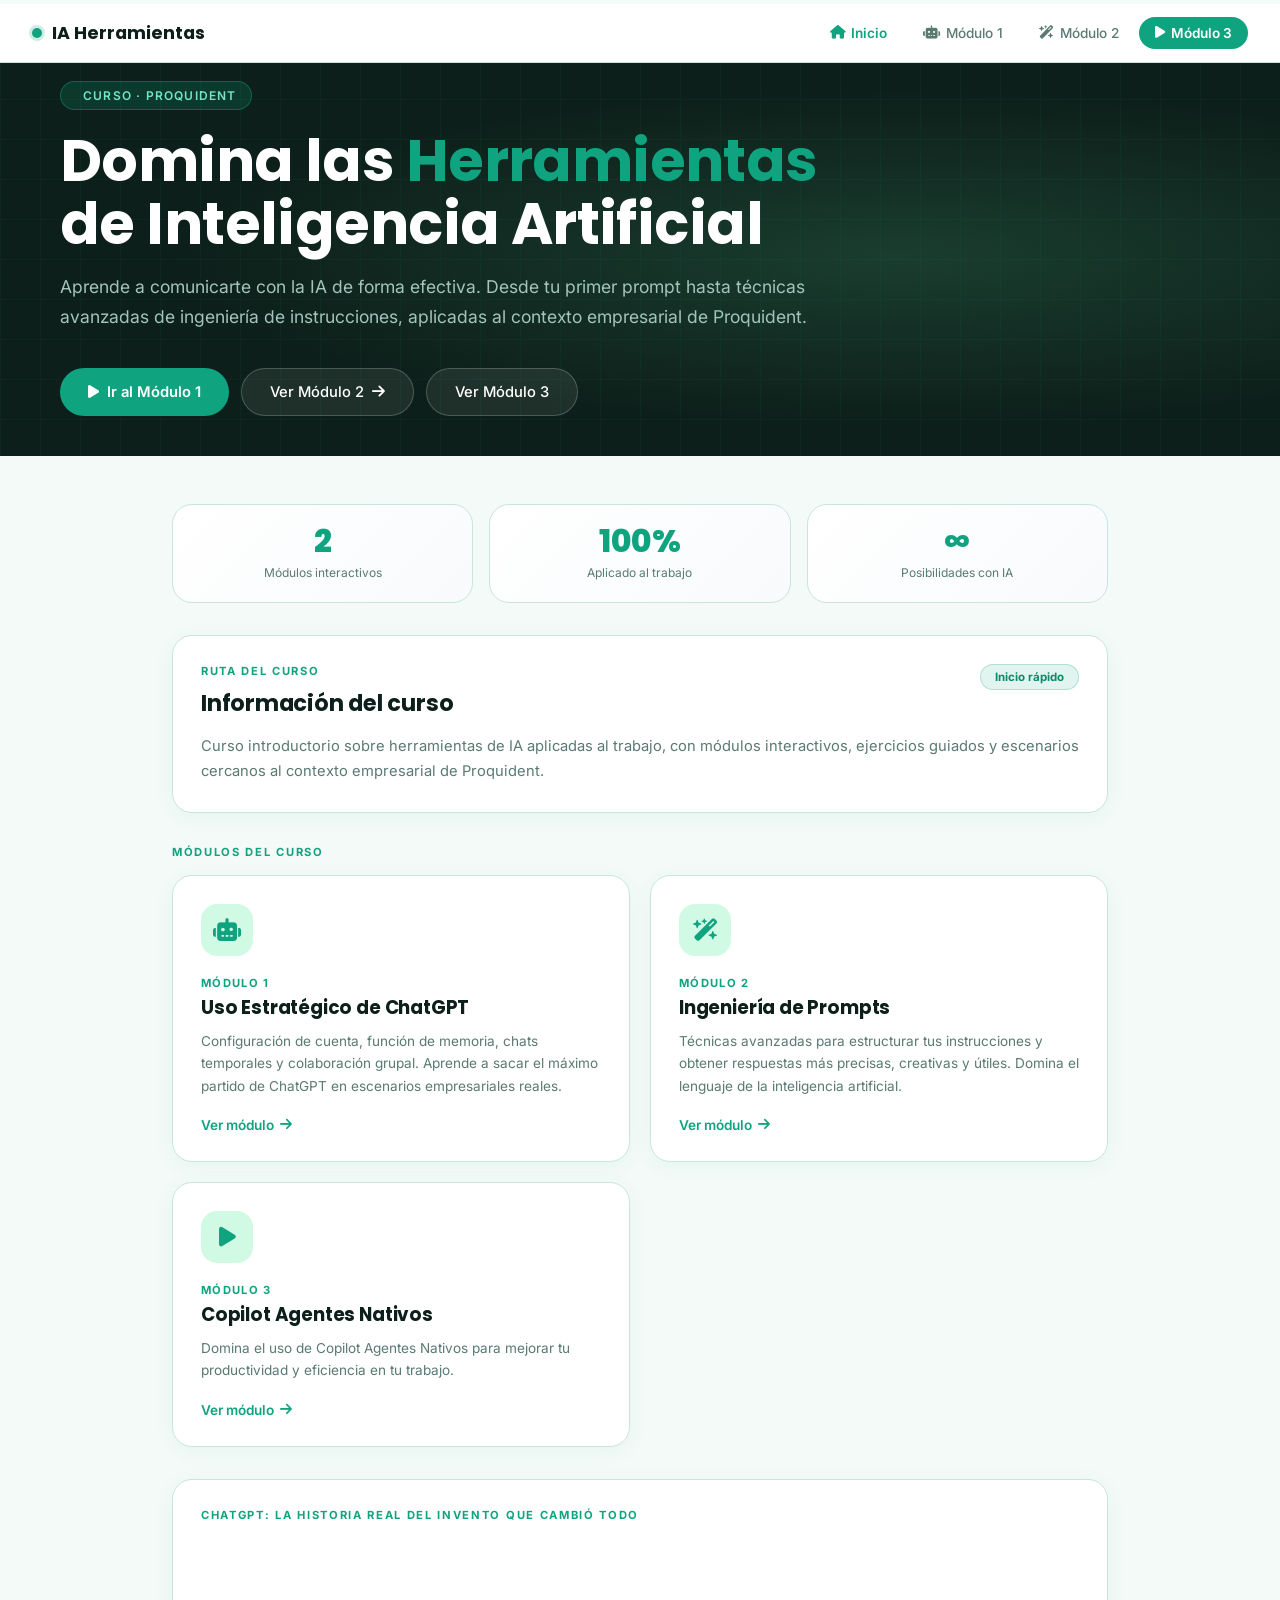
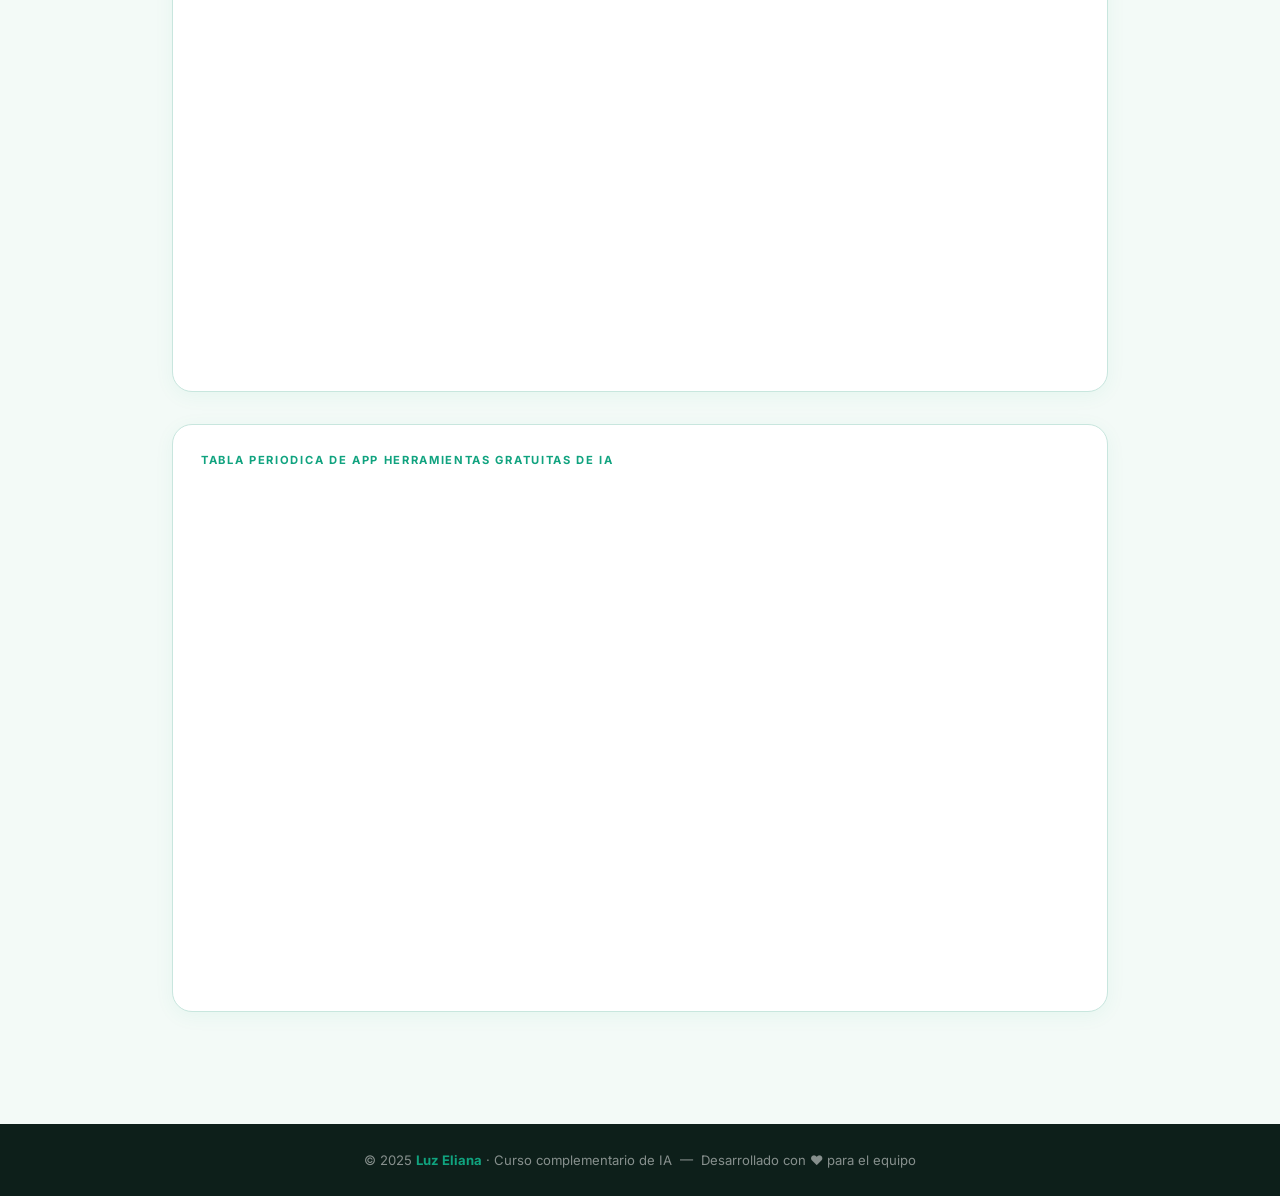
==== commit 453e3033: "Subir modulo 3" ====
--- a/index.html
+++ b/index.html
@@ -32,7 +32,7 @@
       <li><a href="#" class="active"><i class="fa-solid fa-house"></i> Inicio</a></li>
       <li><a href="Modulo1.html"><i class="fa-solid fa-robot"></i> Módulo 1</a></li>
       <li><a href="pagina2.html"><i class="fa-solid fa-wand-magic-sparkles"></i> Módulo 2</a></li>
-      <li><a href="Modulo1.html" class="nav-cta"><i class="fa-solid fa-play"></i> Comenzar</a></li>
+      <li><a href="Modulo3.html" class="nav-cta"><i class="fa-solid fa-play"></i> Módulo 3</a></li>
     </ul>
   </nav>
 
@@ -52,6 +52,9 @@
         </a>
         <a href="pagina2.html" class="btn-hero-outline">
           Ver Módulo 2 <i class="fa-solid fa-arrow-right"></i>
+        </a>
+        <a href="Modulo3.html" class="btn-hero-outline">
+          Ver Módulo 3
         </a>
       </div>
     </div>
@@ -113,24 +116,26 @@
           útiles. Domina el lenguaje de la inteligencia artificial.</p>
         <span class="module-card-link">Ver módulo <i class="fa-solid fa-arrow-right"></i></span>
       </a>
-    </div>
+      <a href="Modulo3.html" class="module-card reveal">
+        <div class="module-card-icon">
+          <i class="fa-solid fa-play"></i>
+        </div>
+        <div class="module-num">Módulo 3</div>
+        <h3>Copilot Agentes Nativos</h3>
+        <p>Domina el uso de Copilot Agentes Nativos para mejorar tu productividad y eficiencia en tu trabajo.</p>
+                  <span class="module-card-link">Ver módulo <i class="fa-solid fa-arrow-right"></i></span>
 
-    <!-- Objective -->
-    <div class="objective-block reveal">
-      <h2>🎯 ¿Qué lograrás al finalizar?</h2>
-      <p>Serás capaz de integrar herramientas de inteligencia artificial en tu flujo de trabajo diario, reducir
-        tiempos de respuesta, mejorar la calidad de tus comunicaciones y aportar mayor valor a Proquident mediante el
-        uso estratégico de la IA.</p>
-    </div>
+        </a>
+        </div>
 
-    <!-- History IA -->
-     <div class="info-panel reveal">
-        <div class="info-panel-header">
-          <span class="section-label">La historia completa de la Inteligencia Artificial</span>
-     
-        </div>
+         <div class="info-panel reveal">
+           <div class="info-panel-header">
+             <span class="section-label">ChatGPT: La Historia REAL del Invento que Cambió Todo</span>
+           </div>
+      <div style="width: 100%;">
             <iframe width="100%" height="415" src="https://www.youtube.com/embed/F5x1cSqjftc?si=rLdl4Ll4lIJxdjKd" title="YouTube video player" frameborder="0" allow="accelerometer; autoplay; clipboard-write; encrypted-media; gyroscope; picture-in-picture; web-share" referrerpolicy="strict-origin-when-cross-origin" allowfullscreen></iframe>       
-        </div>
+     </div>
+     </div>
 
         <!-- Herramientas de IA -->
          <div class="info-panel reveal">
--- a/CSS/styleindex.css
+++ b/CSS/styleindex.css
@@ -219,7 +219,7 @@
 
     /* ── MAIN CONTENT ── */
     .index-main {
-      max-width: 900px;
+      max-width: 1000px;
       margin: 0 auto;
       padding: 48px 32px 80px;
     }
--- a/CSS/style.css
+++ b/CSS/style.css
@@ -1539,4 +1539,101 @@
 .reveal.visible {
     opacity: 1;
     transform: translateY(0);
-}+}
+
+@media (max-width: 900px) {
+    .hero {
+        padding: 24px 18px 36px;
+    }
+
+    .hero-inner {
+        padding: 0 6px;
+    }
+
+    .tab-nav {
+        top: 0;
+        padding: 0 12px;
+    }
+
+    .tab-btn {
+        padding: 14px 14px;
+    }
+
+    .memory-stats,
+    .question-grid,
+    .steps-container,
+    .roles-grid,
+    .grupal-two-columns {
+        grid-template-columns: 1fr !important;
+    }
+
+    .chat-large {
+        min-height: auto;
+        max-width: 100%;
+    }
+
+    .chat-messages-large {
+        padding: 18px;
+    }
+}
+
+@media (max-width: 640px) {
+    body {
+        font-size: 15px;
+    }
+
+    .hero {
+        padding: 18px 14px 28px;
+    }
+
+    .hero h1 {
+        font-size: clamp(1.9rem, 11vw, 2.8rem);
+    }
+
+    .hero-badge {
+        font-size: .65rem;
+        letter-spacing: .08em;
+    }
+
+    .tab-nav {
+        padding: 0 10px;
+    }
+
+    .tab-btn {
+        padding: 12px 10px;
+        font-size: .78rem;
+    }
+
+    .section-header {
+        margin-bottom: 24px;
+    }
+
+    .section-desc,
+    .tip-box,
+    .highlight {
+        text-align: left;
+    }
+
+    .memory-stats,
+    .question-grid,
+    .roles-grid,
+    .steps-container,
+    .concept-grid,
+    .context-clickable-grid {
+        grid-template-columns: 1fr !important;
+    }
+
+    .nav-footer {
+        flex-direction: column;
+    }
+
+    .nav-footer button {
+        width: 100%;
+        justify-content: center;
+    }
+
+    .question-item,
+    .feature-badge {
+        padding: 14px;
+    }
+}
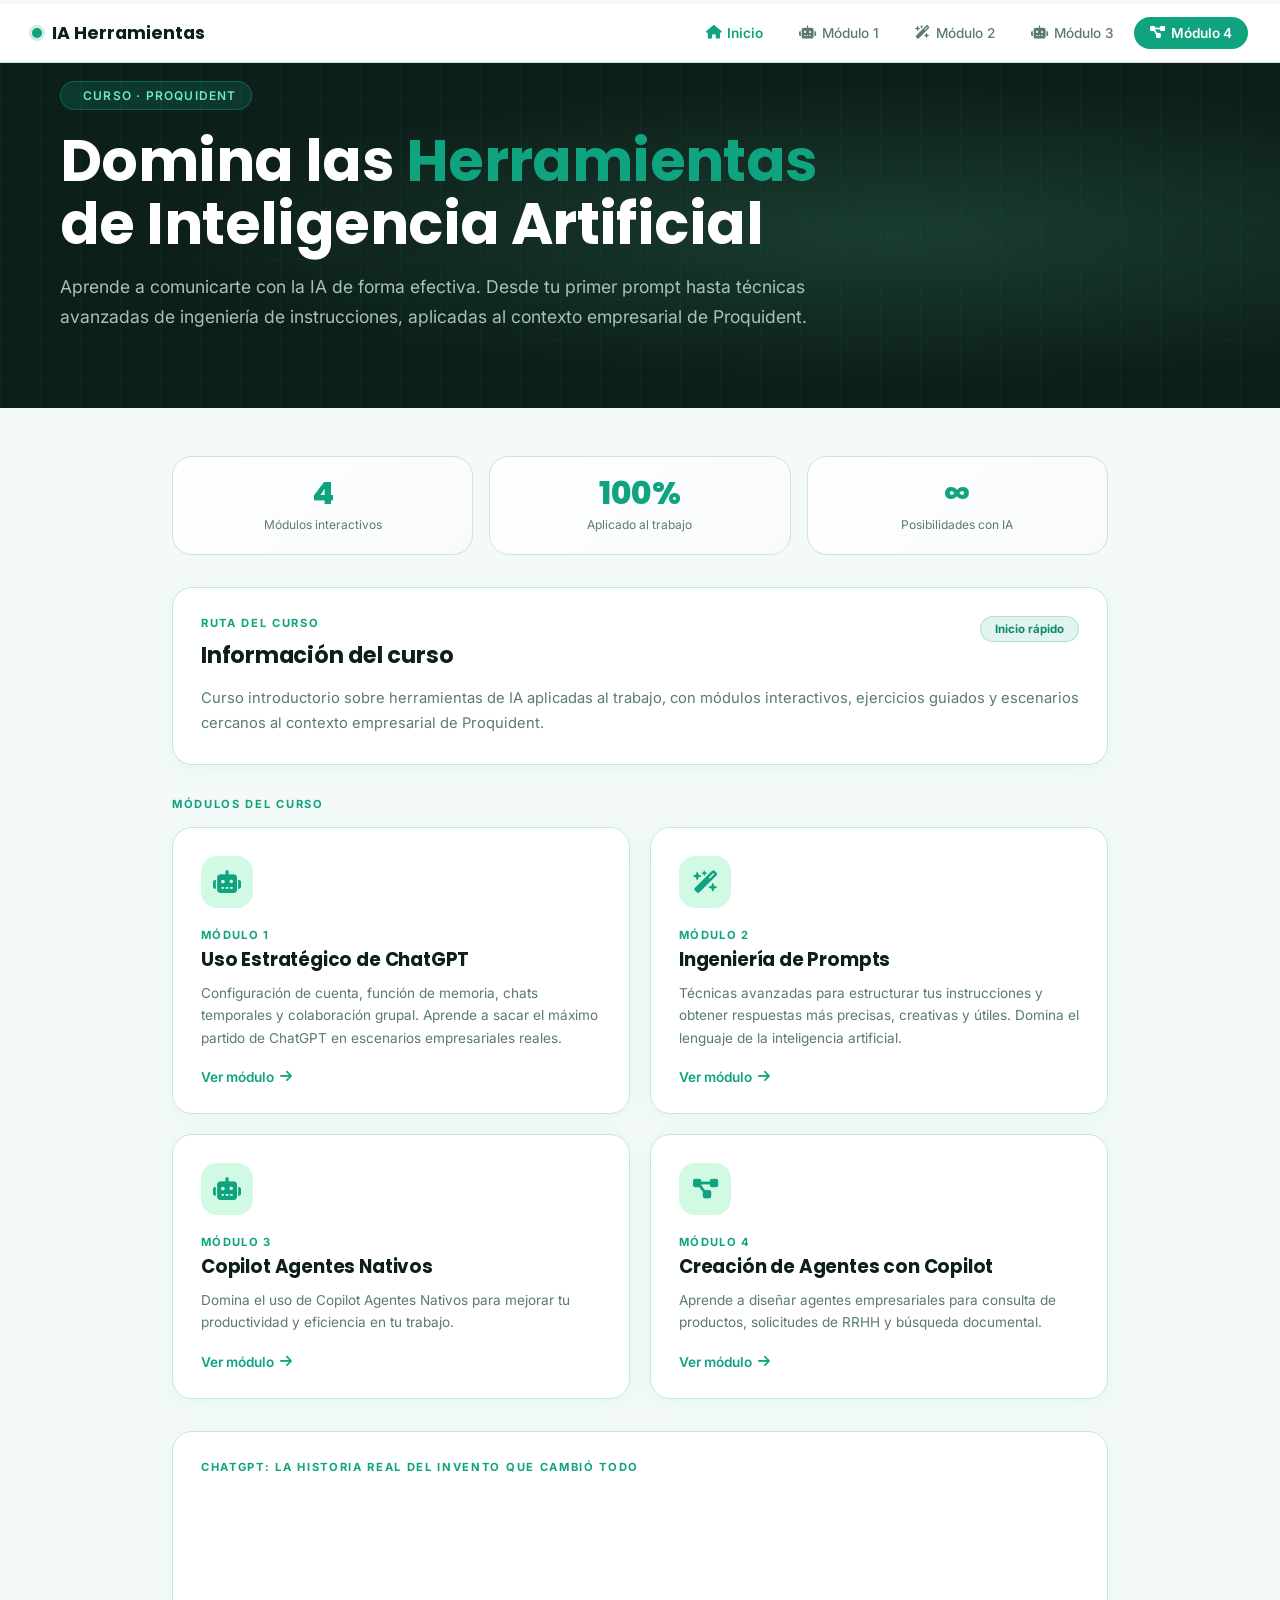
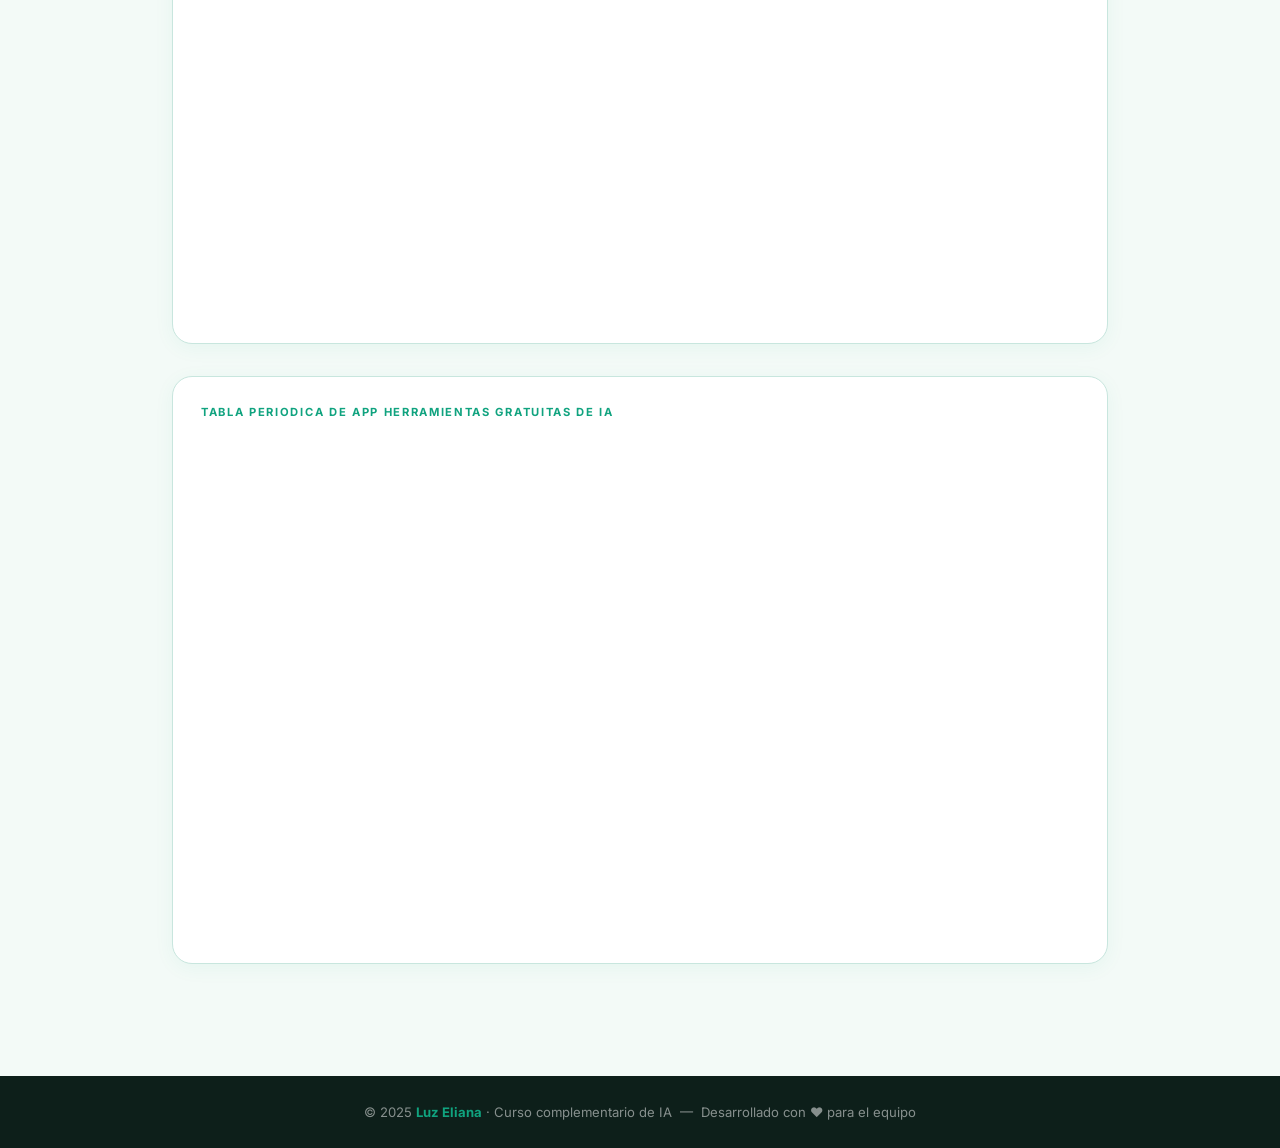
==== commit d4efef86: "Subir Modulo 4" ====
--- a/index.html
+++ b/index.html
@@ -5,7 +5,7 @@
   <meta charset="UTF-8">
   <meta name="viewport" content="width=device-width, initial-scale=1.0">
   <meta name="description"
-    content="Curso introductorio sobre herramientas de IA aplicadas al trabajo en Proquident. Aprende ChatGPT e ingeniería de prompts.">
+    content="Curso introductorio sobre herramientas de IA aplicadas al trabajo en Proquident. Aprende ChatGPT, ingeniería de prompts, Copilot y creación de agentes.">
   <title>Curso IA  · Proquident</title>
   <link rel="preconnect" href="https://fonts.googleapis.com">
   <link rel="preconnect" href="https://fonts.gstatic.com" crossorigin>
@@ -31,8 +31,9 @@
     <ul class="nav-links">
       <li><a href="#" class="active"><i class="fa-solid fa-house"></i> Inicio</a></li>
       <li><a href="Modulo1.html"><i class="fa-solid fa-robot"></i> Módulo 1</a></li>
-      <li><a href="pagina2.html"><i class="fa-solid fa-wand-magic-sparkles"></i> Módulo 2</a></li>
-      <li><a href="Modulo3.html" class="nav-cta"><i class="fa-solid fa-play"></i> Módulo 3</a></li>
+      <li><a href="Modulo2.html"><i class="fa-solid fa-wand-magic-sparkles"></i> Módulo 2</a></li>
+      <li><a href="Modulo3.html" class="a-solid fa-wand-magic-sparkles"><i class="fa-solid fa-robot"></i> Módulo 3</a></li>
+      <li><a href="Modulo4.html" class="nav-cta"><i class="fa-solid fa-diagram-project"></i> Módulo 4</a></li>
     </ul>
   </nav>
 
@@ -46,17 +47,7 @@
         Aprende a comunicarte con la IA de forma efectiva. Desde tu primer prompt hasta técnicas avanzadas de
         ingeniería de instrucciones, aplicadas al contexto empresarial de Proquident.
       </p>
-      <div class="hero-actions">
-        <a href="Modulo1.html" class="btn-hero-primary">
-          <i class="fa-solid fa-play"></i> Ir al Módulo 1
-        </a>
-        <a href="pagina2.html" class="btn-hero-outline">
-          Ver Módulo 2 <i class="fa-solid fa-arrow-right"></i>
-        </a>
-        <a href="Modulo3.html" class="btn-hero-outline">
-          Ver Módulo 3
-        </a>
-      </div>
+
     </div>
   </header>
 
@@ -66,7 +57,7 @@
     <!-- Stats -->
     <div class="stats-row reveal">
       <div class="stat-card">
-        <div class="stat-number">2</div>
+        <div class="stat-number">4</div>
         <div class="stat-label">Módulos interactivos</div>
       </div>
       <div class="stat-card">
@@ -118,13 +109,22 @@
       </a>
       <a href="Modulo3.html" class="module-card reveal">
         <div class="module-card-icon">
-          <i class="fa-solid fa-play"></i>
+          <i class="fa-solid fa-robot"></i>
         </div>
         <div class="module-num">Módulo 3</div>
         <h3>Copilot Agentes Nativos</h3>
         <p>Domina el uso de Copilot Agentes Nativos para mejorar tu productividad y eficiencia en tu trabajo.</p>
                   <span class="module-card-link">Ver módulo <i class="fa-solid fa-arrow-right"></i></span>
 
+        </a>
+        <a href="Modulo4.html" class="module-card reveal">
+        <div class="module-card-icon">
+          <i class="fa-solid fa-diagram-project"></i>
+        </div>
+        <div class="module-num">Módulo 4</div>
+        <h3>Creación de Agentes con Copilot</h3>
+        <p>Aprende a diseñar agentes empresariales para consulta de productos, solicitudes de RRHH y búsqueda documental.</p>
+                  <span class="module-card-link">Ver módulo <i class="fa-solid fa-arrow-right"></i></span>
         </a>
         </div>
 
@@ -174,4 +174,4 @@
 
 </body>
 
-</html>+</html>
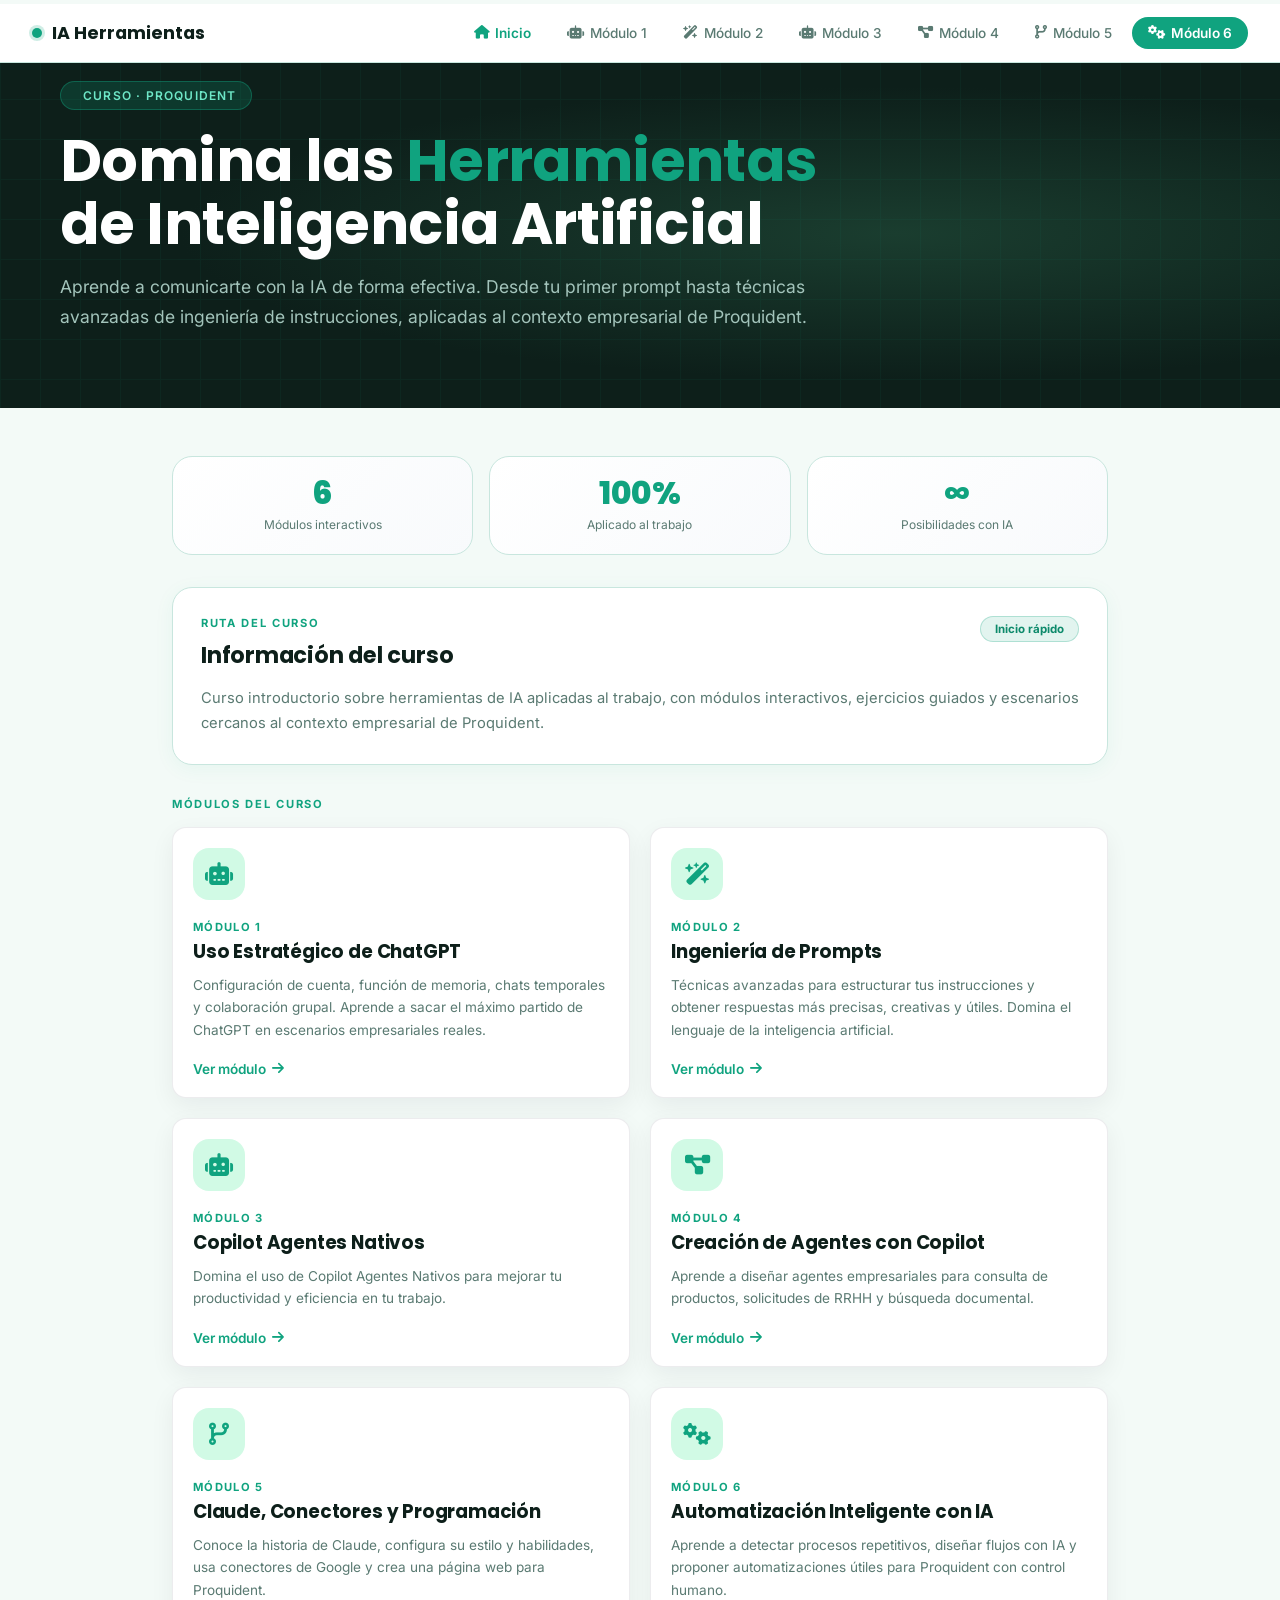
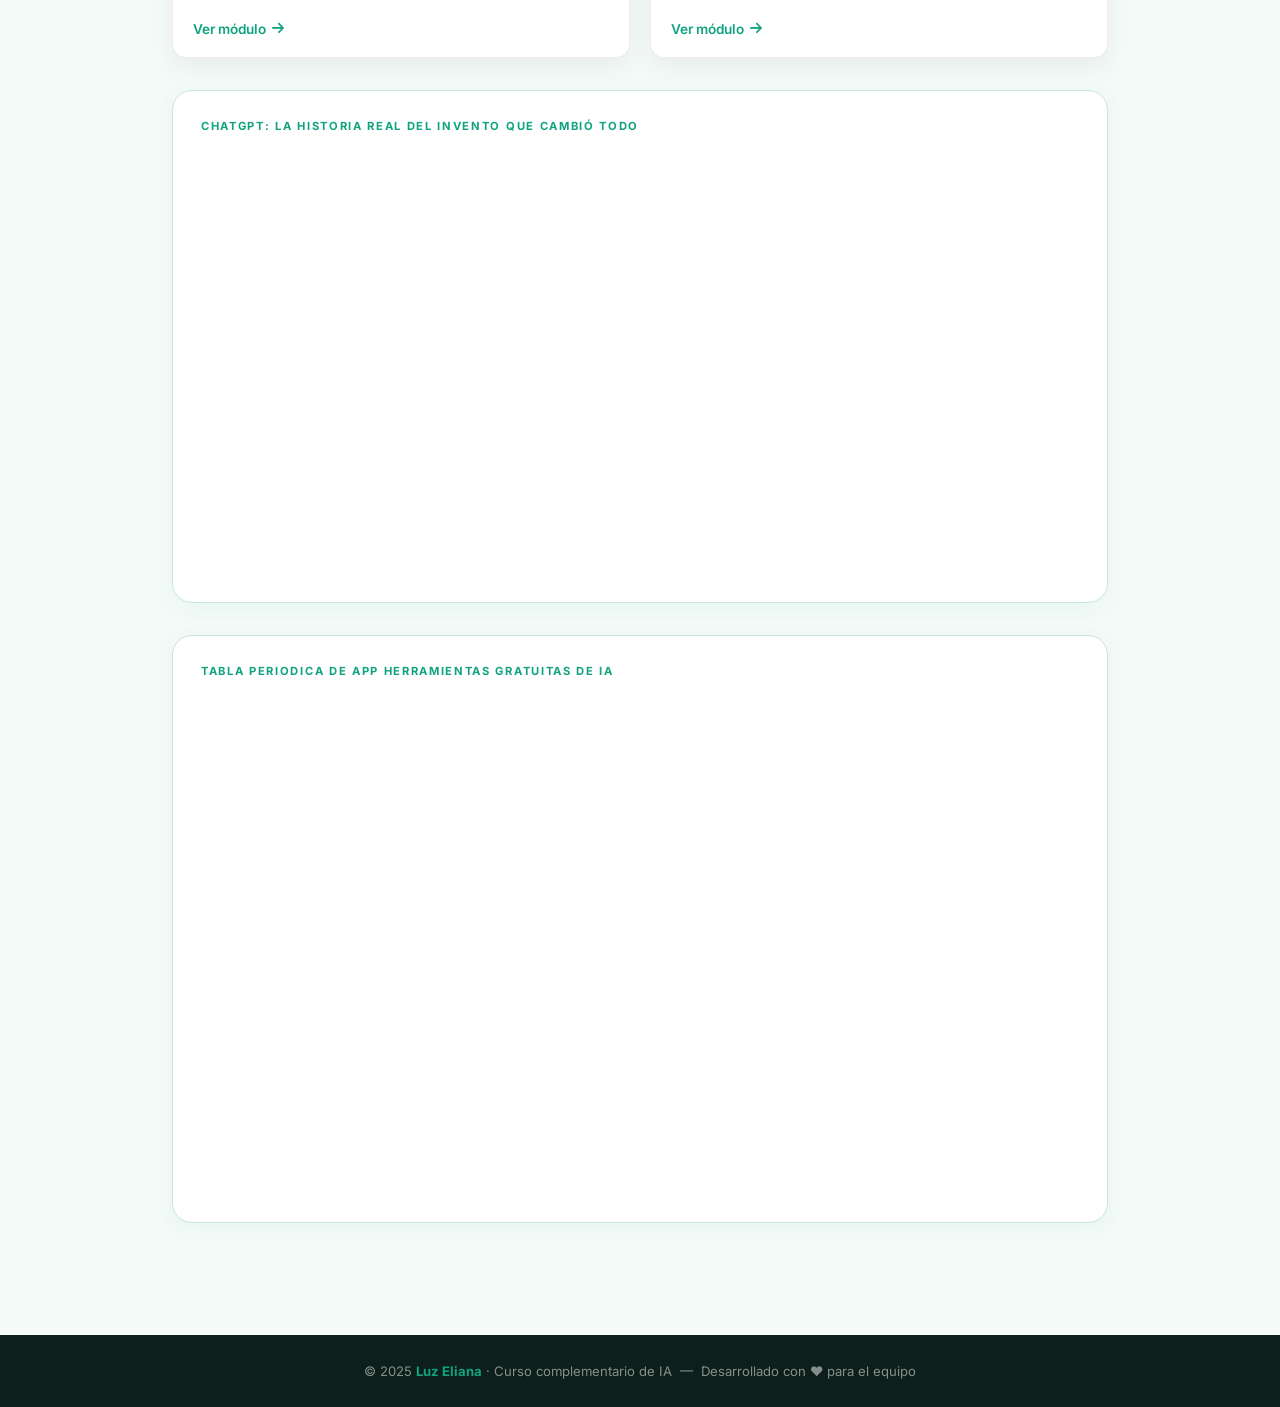
==== commit f4e37bdf: "Actualizacion total" ====
--- a/index.html
+++ b/index.html
@@ -5,7 +5,7 @@
   <meta charset="UTF-8">
   <meta name="viewport" content="width=device-width, initial-scale=1.0">
   <meta name="description"
-    content="Curso introductorio sobre herramientas de IA aplicadas al trabajo en Proquident. Aprende ChatGPT, ingeniería de prompts, Copilot y creación de agentes.">
+    content="Curso introductorio sobre herramientas de IA aplicadas al trabajo en Proquident. Aprende ChatGPT, prompts, Copilot, agentes, Claude y automatizacion inteligente.">
   <title>Curso IA  · Proquident</title>
   <link rel="preconnect" href="https://fonts.googleapis.com">
   <link rel="preconnect" href="https://fonts.gstatic.com" crossorigin>
@@ -13,12 +13,11 @@
     href="https://fonts.googleapis.com/css2?family=Inter:opsz,wght@14..32,300;14..32,400;14..32,500;14..32,600;14..32,700&family=Poppins:wght@500;600;700;800&display=swap"
     rel="stylesheet">
   <link rel="stylesheet" href="https://cdnjs.cloudflare.com/ajax/libs/font-awesome/6.4.0/css/all.min.css">
-  <link rel="stylesheet" href="CSS/styleindex.css">
-  <link rel="stylesheet" href="CSS/style.css">
+  <link rel="stylesheet" href="CSS/curso.css">
  
 </head>
 
-<body style="background: var(--bg);">
+<body class="page-index" style="background: var(--bg);">
 
   <div id="progress-bar"></div>
 
@@ -32,8 +31,10 @@
       <li><a href="#" class="active"><i class="fa-solid fa-house"></i> Inicio</a></li>
       <li><a href="Modulo1.html"><i class="fa-solid fa-robot"></i> Módulo 1</a></li>
       <li><a href="Modulo2.html"><i class="fa-solid fa-wand-magic-sparkles"></i> Módulo 2</a></li>
-      <li><a href="Modulo3.html" class="a-solid fa-wand-magic-sparkles"><i class="fa-solid fa-robot"></i> Módulo 3</a></li>
-      <li><a href="Modulo4.html" class="nav-cta"><i class="fa-solid fa-diagram-project"></i> Módulo 4</a></li>
+      <li><a href="Modulo3.html"><i class="fa-solid fa-robot"></i> Módulo 3</a></li>
+      <li><a href="Modulo4.html"><i class="fa-solid fa-diagram-project"></i> Módulo 4</a></li>
+      <li><a href="Modulo5.html"><i class="fa-solid fa-code-branch"></i> Módulo 5</a></li>
+      <li><a href="Modulo6.html" class="nav-cta"><i class="fa-solid fa-gears"></i> Módulo 6</a></li>
     </ul>
   </nav>
 
@@ -57,7 +58,7 @@
     <!-- Stats -->
     <div class="stats-row reveal">
       <div class="stat-card">
-        <div class="stat-number">4</div>
+        <div class="stat-number">6</div>
         <div class="stat-label">Módulos interactivos</div>
       </div>
       <div class="stat-card">
@@ -97,7 +98,7 @@
         <span class="module-card-link">Ver módulo <i class="fa-solid fa-arrow-right"></i></span>
       </a>
 
-      <a href="pagina2.html" class="module-card reveal">
+      <a href="Modulo2.html" class="module-card reveal">
         <div class="module-card-icon">
           <i class="fa-solid fa-wand-magic-sparkles"></i>
         </div>
@@ -124,6 +125,24 @@
         <div class="module-num">Módulo 4</div>
         <h3>Creación de Agentes con Copilot</h3>
         <p>Aprende a diseñar agentes empresariales para consulta de productos, solicitudes de RRHH y búsqueda documental.</p>
+                  <span class="module-card-link">Ver módulo <i class="fa-solid fa-arrow-right"></i></span>
+        </a>
+        <a href="Modulo5.html" class="module-card reveal">
+        <div class="module-card-icon">
+          <i class="fa-solid fa-code-branch"></i>
+        </div>
+        <div class="module-num">Módulo 5</div>
+        <h3>Claude, Conectores y Programación</h3>
+        <p>Conoce la historia de Claude, configura su estilo y habilidades, usa conectores de Google y crea una página web para Proquident.</p>
+                  <span class="module-card-link">Ver módulo <i class="fa-solid fa-arrow-right"></i></span>
+        </a>
+        <a href="Modulo6.html" class="module-card reveal">
+        <div class="module-card-icon">
+          <i class="fa-solid fa-gears"></i>
+        </div>
+        <div class="module-num">Módulo 6</div>
+        <h3>Automatización Inteligente con IA</h3>
+        <p>Aprende a detectar procesos repetitivos, diseñar flujos con IA y proponer automatizaciones útiles para Proquident con control humano.</p>
                   <span class="module-card-link">Ver módulo <i class="fa-solid fa-arrow-right"></i></span>
         </a>
         </div>
--- a/CSS/curso.css
+++ b/CSS/curso.css
@@ -0,0 +1,4582 @@
+/* Archivo unificado del curso: index + modulos 1-4 */
+/* Base compartida */
+
+    /* ── Estilos exclusivos del Index ── */
+
+    /* Barra de progreso de lectura */
+    #progress-bar {
+      position: fixed;
+      top: 0;
+      left: 0;
+      height: 4px;
+      background: linear-gradient(90deg, var(--green), #ff6b35);
+      width: 0%;
+      transition: width .2s ease;
+      z-index: 1000;
+    }
+
+    /* ── NAV ── */
+    .top-nav {
+      background: #fff;
+      border-bottom: 1px solid var(--border);
+      position: sticky;
+      top: 4px;
+      z-index: 100;
+      padding: 0 32px;
+      display: flex;
+      align-items: center;
+      justify-content: space-between;
+    }
+
+    .nav-brand {
+      display: flex;
+      align-items: center;
+      gap: 10px;
+      font-family: 'Poppins', sans-serif;
+      font-weight: 700;
+      font-size: 1.1rem;
+      color: var(--ink);
+      padding: 16px 0;
+      text-decoration: none;
+    }
+
+    .nav-brand-dot {
+      width: 10px;
+      height: 10px;
+      background: var(--green);
+      border-radius: 50%;
+      box-shadow: 0 0 0 3px rgba(16, 163, 127, 0.2);
+    }
+
+    .nav-links {
+      display: flex;
+      align-items: center;
+      gap: 4px;
+      list-style: none;
+    }
+
+    .nav-links a {
+      display: inline-flex;
+      align-items: center;
+      gap: 6px;
+      padding: 8px 16px;
+      border-radius: 999px;
+      font-family: 'Inter', sans-serif;
+      font-size: .85rem;
+      font-weight: 500;
+      color: var(--muted);
+      text-decoration: none;
+      transition: all .2s;
+    }
+
+    .nav-links a:hover {
+      color: var(--green);
+      background: var(--light-mint);
+    }
+
+    .nav-links a.active {
+      color: var(--green);
+      font-weight: 600;
+    }
+
+    .nav-cta {
+      background: var(--green) !important;
+      color: #fff !important;
+      font-weight: 600 !important;
+    }
+
+    .nav-cta:hover {
+      background: var(--green-d) !important;
+      box-shadow: 0 4px 14px rgba(16, 163, 127, .3);
+    }
+
+    @media (max-width: 640px) {
+      .top-nav {
+        padding: 0 16px;
+      }
+
+      .nav-links {
+        gap: 2px;
+      }
+
+      .nav-links a {
+        padding: 6px 10px;
+        font-size: .78rem;
+      }
+    }
+
+    /* ── HERO (mismo estilo que Módulo 1) ── */
+    .hero {
+      background: var(--ink);
+      color: #fff;
+      padding: 60px 32px 64px;
+      position: relative;
+      overflow: hidden;
+    }
+
+    .hero::before {
+      content: '';
+      position: absolute;
+      inset: 0;
+      background: radial-gradient(ellipse 80% 60% at 60% 50%, #1a3d2f 0%, transparent 70%);
+    }
+
+    .hero-grid {
+      position: absolute;
+      inset: 0;
+      opacity: .06;
+      background-image: linear-gradient(var(--green) 1px, transparent 1px),
+        linear-gradient(90deg, var(--green) 1px, transparent 1px);
+      background-size: 40px 40px;
+    }
+
+    .hero-inner {
+      position: relative;
+      max-width: 900px;
+      margin: 0 auto;
+    }
+
+    .hero-badge {
+      display: inline-flex;
+      align-items: center;
+      gap: 8px;
+      background: rgba(16, 163, 127, .2);
+      border: 1px solid rgba(16, 163, 127, .4);
+      color: #6ee7c7;
+      font-size: .75rem;
+      font-weight: 600;
+      letter-spacing: .1em;
+      text-transform: uppercase;
+      padding: 6px 14px;
+      border-radius: 999px;
+      margin-bottom: 24px;
+    }
+
+    .hero h1 {
+      font-family: 'Poppins', sans-serif;
+      font-size: clamp(2rem, 5vw, 3.4rem);
+      font-weight: 800;
+      line-height: 1.1;
+      margin-bottom: 16px;
+    }
+
+    .hero h1 span {
+      color: var(--green);
+    }
+
+    .hero-desc {
+      font-size: 1.05rem;
+      color: #a3c4bb;
+      max-width: 680px;
+      line-height: 1.7;
+      margin-bottom: 36px;
+    }
+
+    .hero-actions {
+      display: flex;
+      flex-wrap: wrap;
+      gap: 12px;
+    }
+
+    .btn-hero-primary {
+      display: inline-flex;
+      align-items: center;
+      gap: 8px;
+      background: var(--green);
+      color: #fff;
+      font-family: 'Inter', sans-serif;
+      font-size: .92rem;
+      font-weight: 600;
+      padding: 14px 28px;
+      border-radius: 999px;
+      text-decoration: none;
+      transition: all .2s;
+    }
+
+    .btn-hero-primary:hover {
+      background: var(--green-d);
+      transform: translateY(-1px);
+      box-shadow: 0 8px 24px rgba(16, 163, 127, .4);
+    }
+
+    .btn-hero-outline {
+      display: inline-flex;
+      align-items: center;
+      gap: 8px;
+      background: rgba(255, 255, 255, .08);
+      color: #fff;
+      font-family: 'Inter', sans-serif;
+      font-size: .92rem;
+      font-weight: 500;
+      padding: 14px 28px;
+      border-radius: 999px;
+      border: 1px solid rgba(255, 255, 255, .2);
+      text-decoration: none;
+      transition: all .2s;
+    }
+
+    .btn-hero-outline:hover {
+      background: rgba(255, 255, 255, .14);
+    }
+
+    /* ── MAIN CONTENT ── */
+    .index-main {
+      max-width: 1000px;
+      margin: 0 auto;
+      padding: 48px 32px 80px;
+    }
+
+    @media (max-width: 768px) {
+      .index-main {
+        padding: 32px 16px 64px;
+      }
+    }
+
+    /* Section label */
+    .section-label {
+      font-size: .7rem;
+      font-weight: 700;
+      letter-spacing: .15em;
+      text-transform: uppercase;
+      color: var(--green);
+      margin-bottom: 6px;
+      display: block;
+    }
+
+    /* Module cards grid */
+    .modules-grid {
+      display: grid;
+      grid-template-columns: 1fr 1fr;
+      gap: 20px;
+      margin-bottom: 32px;
+    }
+
+    @media (max-width: 640px) {
+      .modules-grid {
+        grid-template-columns: 1fr;
+      }
+    }
+
+    .module-card {
+      background: var(--card);
+      border: 1px solid var(--border);
+      border-radius: 20px;
+      padding: 28px;
+      box-shadow: 0 4px 20px rgba(16, 163, 127, .06);
+      transition: transform .2s, box-shadow .2s, border-color .2s;
+      text-decoration: none;
+      color: inherit;
+      display: flex;
+      flex-direction: column;
+    }
+
+    .module-card:hover {
+      transform: translateY(-3px);
+      box-shadow: 0 8px 30px rgba(16, 163, 127, .14);
+      border-color: var(--green);
+    }
+
+    .module-card-icon {
+      width: 52px;
+      height: 52px;
+      background: var(--green-l);
+      border-radius: 16px;
+      display: flex;
+      align-items: center;
+      justify-content: center;
+      margin-bottom: 20px;
+    }
+
+    .module-card-icon i {
+      font-size: 1.4rem;
+      color: var(--green);
+    }
+
+    .module-num {
+      font-size: .7rem;
+      font-weight: 700;
+      letter-spacing: .12em;
+      text-transform: uppercase;
+      color: var(--green);
+      margin-bottom: 6px;
+    }
+
+    .module-card h3 {
+      font-family: 'Poppins', sans-serif;
+      font-size: 1.15rem;
+      font-weight: 700;
+      color: var(--ink);
+      margin-bottom: 10px;
+      line-height: 1.3;
+    }
+
+    .module-card p {
+      font-size: .85rem;
+      color: var(--muted);
+      line-height: 1.65;
+      flex: 1;
+      margin-bottom: 20px;
+    }
+
+    .module-card-link {
+      display: inline-flex;
+      align-items: center;
+      gap: 6px;
+      font-size: .85rem;
+      font-weight: 600;
+      color: var(--green);
+      transition: gap .2s;
+    }
+
+    .module-card:hover .module-card-link {
+      gap: 10px;
+    }
+
+    /* Info panel (single wide) */
+    .info-panel {
+      background: var(--card);
+      border: 1px solid var(--border);
+      border-radius: 20px;
+      padding: 28px;
+      box-shadow: 0 4px 20px rgba(16, 163, 127, .06);
+      margin-bottom: 32px;
+    }
+
+    .info-panel-header {
+      display: flex;
+      align-items: flex-start;
+      justify-content: space-between;
+      gap: 16px;
+      margin-bottom: 14px;
+    }
+
+    .info-panel-header h2 {
+      font-family: 'Poppins', sans-serif;
+      font-size: 1.4rem;
+      font-weight: 700;
+      color: var(--ink);
+    }
+
+    .badge-pill {
+      flex-shrink: 0;
+      background: rgba(16, 163, 127, .12);
+      color: var(--green-d);
+      border: 1px solid rgba(16, 163, 127, .25);
+      font-size: .72rem;
+      font-weight: 700;
+      padding: 5px 14px;
+      border-radius: 999px;
+    }
+
+    .info-panel>p {
+      font-size: .92rem;
+      color: var(--muted);
+      line-height: 1.7;
+    }
+
+    /* Objective highlight */
+    .objective-block {
+      background: linear-gradient(135deg, #ecfdf5, #d1fae5);
+      border-left: 4px solid var(--green);
+      border-radius: 0 16px 16px 0;
+      padding: 20px 24px;
+      margin-bottom: 32px;
+    }
+
+    .objective-block h2 {
+      font-family: 'Poppins', sans-serif;
+      font-size: 1.15rem;
+      font-weight: 700;
+      color: var(--ink);
+      margin-bottom: 8px;
+    }
+
+    .objective-block p {
+      font-size: .9rem;
+      color: var(--muted);
+      line-height: 1.7;
+    }
+
+    /* Stats row */
+    .stats-row {
+      display: grid;
+      grid-template-columns: repeat(3, 1fr);
+      gap: 16px;
+      margin-bottom: 32px;
+    }
+
+    @media (max-width: 500px) {
+      .stats-row {
+        grid-template-columns: 1fr;
+      }
+    }
+
+    .stat-card {
+      background: linear-gradient(135deg, #fff 0%, var(--soft-gray) 100%);
+      border: 1px solid var(--border);
+      border-radius: 20px;
+      padding: 20px;
+      text-align: center;
+      transition: transform .2s;
+    }
+
+    .stat-card:hover {
+      transform: translateY(-3px);
+    }
+
+    .stat-number {
+      font-family: 'Poppins', sans-serif;
+      font-size: 2rem;
+      font-weight: 800;
+      color: var(--green);
+      line-height: 1;
+    }
+
+    .stat-label {
+      font-size: .78rem;
+      color: var(--muted);
+      margin-top: 8px;
+      line-height: 1.4;
+    }
+
+    /* Footer */
+    .site-footer {
+      background: var(--ink);
+      color: rgba(255, 255, 255, .5);
+      text-align: center;
+      padding: 28px 32px;
+      font-size: .82rem;
+      font-family: 'Inter', sans-serif;
+    }
+
+    .site-footer strong {
+      color: var(--green);
+    }
+
+    /* Reveal animation */
+    .reveal {
+      opacity: 0;
+      transform: translateY(20px);
+      transition: opacity .5s ease, transform .5s ease;
+    }
+
+    .reveal.visible {
+      opacity: 1;
+      transform: translateY(0);
+    }
+
+
+/* Base general de modulos e index */
+/* ============================================
+           CSS OPTIMIZADO - Solo estilos que se usan
+        ============================================ */
+:root {
+    --green: #10a37f;
+    --green-d: #0d8a6b;
+    --green-l: #d1fae5;
+    --ink: #0d1f1a;
+    --muted: #5a7a72;
+    --bg: #f3faf7;
+    --card: #ffffff;
+    --border: #c8e6de;
+    --accent: #ff6b35;
+    --soft-gray: #f8fafc;
+    --light-mint: #ecfdf5;
+    --primary: #10a37f;
+    --primary-d: #0d8a6b;
+}
+
+*,
+*::before,
+*::after {
+    box-sizing: border-box;
+    margin: 0;
+    padding: 0;
+}
+
+body {
+    color: var(--ink);
+    overflow-x: hidden;
+    font-family: 'Inter', sans-serif;
+}
+
+h1,
+h2,
+h3,
+.section-title,
+.hero h1,
+.case-title,
+.stat-number,
+.timeline .tl-year {
+    font-family: 'Poppins', sans-serif;
+    font-weight: 700;
+    letter-spacing: -0.01em;
+}
+
+/* Progress Bar */
+#progress-bar {
+    position: fixed;
+    top: 0;
+    left: 0;
+    height: 4px;
+    background: linear-gradient(90deg, var(--green), var(--accent));
+    width: 0%;
+    transition: width .3s ease;
+    z-index: 1000;
+}
+
+/* Toast */
+#toast {
+    position: fixed;
+    bottom: 24px;
+    right: 24px;
+    background: var(--ink);
+    color: #fff;
+    padding: 12px 20px;
+    border-radius: 12px;
+    font-size: .85rem;
+    transform: translateY(80px);
+    opacity: 0;
+    transition: all .3s;
+    z-index: 9999;
+    display: flex;
+    align-items: center;
+    gap: 10px;
+}
+
+#toast.show {
+    transform: translateY(0);
+    opacity: 1;
+}
+
+#toast i {
+    color: var(--green);
+}
+
+/* Hero */
+.hero {
+    background: var(--ink);
+    color: #fff;
+    padding: 20px 22px 40px;
+    position: relative;
+    overflow: hidden;
+}
+
+.hero::before {
+    content: '';
+    position: absolute;
+    inset: 0;
+    background: radial-gradient(ellipse 80% 60% at 70% 50%, #1a3d2f 0%, transparent 70%);
+}
+
+.hero-grid {
+    position: absolute;
+    inset: 0;
+    opacity: .06;
+    background-image: linear-gradient(var(--green) 1px, transparent 1px),
+        linear-gradient(90deg, var(--green) 1px, transparent 1px);
+    background-size: 40px 40px;
+}
+
+.hero-inner {
+    position: relative;
+    max-width: 1200px;
+    margin: 0 auto;
+    padding: 0 20px;
+}
+
+.hero-badge {
+    display: inline-flex;
+    align-items: center;
+    gap: 8px;
+    background: rgba(16, 163, 127, .2);
+    border: 1px solid rgba(16, 163, 127, .4);
+    color: #6ee7c7;
+    font-size: .75rem;
+    font-weight: 600;
+    letter-spacing: .1em;
+    text-transform: uppercase;
+    padding: 6px 14px;
+    border-radius: 999px;
+    margin-bottom: 20px;
+}
+
+.hero h1 {
+    font-size: clamp(2rem, 5vw, 3.6rem);
+    line-height: 1.1;
+    margin-bottom: 16px;
+}
+
+.hero h1 span {
+    color: var(--green);
+}
+
+.hero p {
+    font-size: 1.1rem;
+    color: #a3c4bb;
+    max-width: 760px;
+    line-height: 1.7;
+}
+
+/* Tab Nav */
+.tab-nav {
+    background: #fff;
+    border-bottom: 1px solid var(--border);
+    position: sticky;
+    top: 4px;
+    z-index: 100;
+    padding: 0 24px;
+    overflow-x: auto;
+    white-space: nowrap;
+}
+
+.tab-nav::-webkit-scrollbar {
+    height: 0;
+}
+
+.tab-btn {
+    display: inline-flex;
+    align-items: center;
+    gap: 8px;
+    padding: 16px 20px;
+    border: none;
+    background: none;
+    font-family: 'Inter', sans-serif;
+    font-size: .85rem;
+    font-weight: 500;
+    color: var(--muted);
+    cursor: pointer;
+    border-bottom: 3px solid transparent;
+    transition: all .2s;
+    white-space: nowrap;
+}
+
+.tab-btn:hover {
+    color: var(--green);
+}
+
+.tab-btn.active {
+    color: var(--green);
+    border-bottom-color: var(--green);
+    font-weight: 600;
+}
+
+.tab-btn i {
+    font-size: .9rem;
+}
+
+/* Main Layout */
+main {
+    max-width: 1200px;
+    margin: 0 auto;
+    padding: 40px 24px 80px;
+}
+
+@media (max-width: 768px) {
+    main {
+        padding: 24px 16px 60px;
+    }
+}
+
+/* Sections */
+.section {
+    display: none;
+    animation: fadeUp .4s ease;
+}
+
+.section.active {
+    display: block;
+}
+
+@keyframes fadeUp {
+    from {
+        opacity: 0;
+        transform: translateY(16px);
+    }
+
+    to {
+        opacity: 1;
+        transform: translateY(0);
+    }
+}
+
+.section-header {
+    margin-bottom: 32px;
+}
+
+.section-label {
+    font-size: .7rem;
+    font-weight: 700;
+    letter-spacing: .15em;
+    text-transform: uppercase;
+    color: var(--green);
+    margin-bottom: 8px;
+}
+
+.section-title {
+    font-size: 2rem;
+    font-weight: 800;
+    color: var(--ink);
+    line-height: 1.2;
+}
+
+@media (max-width: 640px) {
+    .section-title {
+        font-size: 1.5rem;
+    }
+}
+
+.section-desc {
+    color: var(--muted);
+    margin-top: 10px;
+    line-height: 1.7;
+    font-size: .95rem;
+    text-align: justify;
+}
+
+/* Cards */
+.card {
+    background: var(--card);
+    border: 1px solid var(--border);
+    border-radius: 20px;
+    padding: 28px;
+    box-shadow: 0 4px 20px rgba(16, 163, 127, .06);
+    transition: transform .2s, box-shadow .2s;
+}
+
+.card:hover {
+    transform: translateY(-2px);
+    box-shadow: 0 8px 30px rgba(16, 163, 127, .12);
+}
+
+@media (max-width: 640px) {
+    .card {
+        padding: 20px;
+    }
+}
+
+/* Grids */
+.grid-2 {
+    display: grid;
+    grid-template-columns: 1fr 1fr;
+    gap: 20px;
+}
+
+@media (max-width: 768px) {
+    .grid-2 {
+        grid-template-columns: 1fr;
+        gap: 16px;
+    }
+}
+
+/* Icon Box */
+.icon-box {
+    width: 48px;
+    height: 48px;
+    border-radius: 14px;
+    background: var(--green-l);
+    display: flex;
+    align-items: center;
+    justify-content: center;
+    margin-bottom: 16px;
+}
+
+.icon-box i {
+    color: var(--green);
+    font-size: 1.2rem;
+}
+
+/* Step List */
+.step-list {
+    list-style: none;
+}
+
+.step-list li {
+    display: flex;
+    align-items: flex-start;
+    gap: 14px;
+    padding: 14px 0;
+    border-bottom: 1px solid #f0f0f0;
+}
+
+.step-list li:last-child {
+    border: none;
+}
+
+.step-num {
+    min-width: 28px;
+    height: 28px;
+    border-radius: 50%;
+    background: var(--ink);
+    color: #fff;
+    display: flex;
+    align-items: center;
+    justify-content: center;
+    font-size: .75rem;
+    font-weight: 700;
+    flex-shrink: 0;
+    margin-top: 2px;
+}
+
+.step-text strong {
+    display: block;
+    font-size: .9rem;
+    margin-bottom: 2px;
+}
+
+.step-text p {
+    font-size: .83rem;
+    color: var(--muted);
+    line-height: 1.5;
+}
+
+/* Accordion */
+.accordion {
+    border: 1px solid var(--border);
+    border-radius: 16px;
+    overflow: hidden;
+}
+
+.acc-item {
+    border-bottom: 1px solid var(--border);
+}
+
+.acc-item:last-child {
+    border: none;
+}
+
+.acc-trigger {
+    width: 100%;
+    display: flex;
+    align-items: center;
+    justify-content: space-between;
+    padding: 18px 24px;
+    background: none;
+    border: none;
+    cursor: pointer;
+    font-family: 'Inter', sans-serif;
+    font-size: .9rem;
+    font-weight: 500;
+    color: var(--ink);
+    text-align: left;
+    transition: background .2s;
+}
+
+.acc-trigger:hover {
+    background: var(--green-l);
+}
+
+.acc-trigger .chevron {
+    transition: transform .3s;
+    color: var(--green);
+}
+
+.acc-trigger.open .chevron {
+    transform: rotate(180deg);
+}
+
+.acc-body {
+    display: none;
+    padding: 0 24px 20px;
+    font-size: .88rem;
+    color: var(--muted);
+    line-height: 1.7;
+}
+
+.acc-body.open {
+    display: block;
+}
+
+/* Highlight Box */
+.highlight {
+    background: linear-gradient(135deg, #ecfdf5, #d1fae5);
+    border-left: 4px solid var(--green);
+    border-radius: 0 12px 12px 0;
+    padding: 16px 20px;
+    margin: 20px 0;
+    font-size: .88rem;
+    line-height: 1.7;
+}
+
+.highlight strong {
+    color: var(--green-d);
+}
+
+/* Tip Box */
+.tip-box {
+    background: #fffbeb;
+    border: 1px solid #fde68a;
+    border-radius: 12px;
+    padding: 14px 18px;
+    font-size: .83rem;
+    color: #92400e;
+    line-height: 1.6;
+    display: flex;
+    gap: 10px;
+    align-items: flex-start;
+    margin: 16px 0;
+}
+
+.tip-box i {
+    flex-shrink: 0;
+    color: #f59e0b;
+    margin-top: 2px;
+}
+
+/* Form Elements */
+.form-group {
+    margin-bottom: 16px;
+}
+
+.form-label {
+    font-size: .8rem;
+    font-weight: 600;
+    color: var(--ink);
+    margin-bottom: 6px;
+    display: block;
+}
+
+.form-input,
+.form-textarea {
+    width: 100%;
+    padding: 14px 16px;
+    border: 1.5px solid var(--border);
+    border-radius: 12px;
+    font-family: 'Inter', sans-serif;
+    font-size: .9rem;
+    color: var(--ink);
+    background: #fff;
+    outline: none;
+    transition: border-color .2s, box-shadow .2s;
+}
+
+.form-input:focus,
+.form-textarea:focus {
+    border-color: var(--green);
+    box-shadow: 0 0 0 4px rgba(16, 163, 127, .12);
+}
+
+.form-textarea {
+    resize: vertical;
+    min-height: 90px;
+}
+
+/* Buttons */
+.btn {
+    display: inline-flex;
+    align-items: center;
+    gap: 8px;
+    padding: 14px 28px;
+    border-radius: 999px;
+    border: none;
+    font-family: 'Inter', sans-serif;
+    font-size: .9rem;
+    font-weight: 600;
+    cursor: pointer;
+    transition: all .2s;
+}
+
+.btn-primary {
+    background: var(--green);
+    color: #fff;
+}
+
+.btn-primary:hover {
+    background: var(--green-d);
+    transform: translateY(-1px);
+    box-shadow: 0 6px 20px rgba(16, 163, 127, .3);
+}
+
+.btn-secondary {
+    background: transparent;
+    color: var(--green);
+    border: 2px solid var(--green);
+}
+
+.btn-secondary:hover {
+    background: var(--green-l);
+}
+
+.btn:disabled {
+    opacity: .6;
+    cursor: not-allowed;
+    transform: none !important;
+}
+
+.btn-full {
+    width: 100%;
+    justify-content: center;
+}
+
+/* AI Result Box */
+.ai-result {
+    background: var(--light-mint);
+    border: 1px solid var(--border);
+    color: var(--ink);
+    border-radius: 16px;
+    padding: 24px;
+    font-size: .88rem;
+    line-height: 1.8;
+    position: relative;
+    margin-top: 20px;
+}
+
+.ai-result-label {
+    font-size: .7rem;
+    font-weight: 700;
+    letter-spacing: .12em;
+    text-transform: uppercase;
+    color: var(--green);
+    margin-bottom: 12px;
+    display: flex;
+    align-items: center;
+    gap: 8px;
+}
+
+.ai-result-label::before {
+    content: '';
+    width: 6px;
+    height: 6px;
+    border-radius: 50%;
+    background: var(--green);
+    animation: blink 1.5s ease infinite;
+}
+
+@keyframes blink {
+
+    0%,
+    100% {
+        opacity: 1;
+    }
+
+    50% {
+        opacity: .3;
+    }
+}
+
+.copy-btn {
+    position: absolute;
+    top: 16px;
+    right: 16px;
+    background: rgba(16, 163, 127, .1);
+    border: 1px solid var(--border);
+    color: var(--green-d);
+    font-size: .75rem;
+    padding: 6px 12px;
+    border-radius: 8px;
+    cursor: pointer;
+    transition: background .2s;
+}
+
+.copy-btn:hover {
+    background: var(--green-l);
+}
+
+/* Spinner */
+.spinner {
+    width: 18px;
+    height: 18px;
+    border: 2px solid rgba(255, 255, 255, .4);
+    border-top-color: #fff;
+    border-radius: 50%;
+    animation: spin .8s linear infinite;
+    display: inline-block;
+}
+
+@keyframes spin {
+    to {
+        transform: rotate(360deg);
+    }
+}
+
+/* Chat Demo */
+.demo-chat-card {
+    background: #fff;
+    border: 1px solid var(--border);
+    border-radius: 16px;
+    overflow: hidden;
+}
+
+.chat-topbar {
+    background: var(--green-l);
+    padding: 12px 18px;
+    display: flex;
+    align-items: center;
+    gap: 10px;
+}
+
+.chat-dot {
+    width: 10px;
+    height: 10px;
+    border-radius: 50%;
+    background: var(--green);
+}
+
+.chat-messages {
+    padding: 20px;
+    min-height: 200px;
+}
+
+.msg {
+    display: flex;
+    gap: 10px;
+    margin-bottom: 14px;
+}
+
+.msg.user {
+    flex-direction: row-reverse;
+}
+
+.msg-avatar {
+    width: 32px;
+    height: 32px;
+    border-radius: 50%;
+    flex-shrink: 0;
+    display: flex;
+    align-items: center;
+    justify-content: center;
+    font-size: .75rem;
+    font-weight: 700;
+}
+
+.msg.user .msg-avatar {
+    background: var(--green);
+    color: #fff;
+}
+
+.msg.ai .msg-avatar {
+    background: var(--muted);
+    color: #fff;
+}
+
+.msg-bubble {
+    max-width: 75%;
+    padding: 12px 16px;
+    border-radius: 16px;
+    font-size: .85rem;
+    line-height: 1.6;
+}
+
+.msg.user .msg-bubble {
+    background: var(--green);
+    color: #fff;
+    border-bottom-right-radius: 4px;
+}
+
+.msg.ai .msg-bubble {
+    background: var(--soft-gray);
+    color: var(--ink);
+    border: 1px solid var(--border);
+    border-bottom-left-radius: 4px;
+}
+
+/* Feature Badge */
+.feature-badge {
+    display: flex;
+    align-items: center;
+    gap: 12px;
+    background: #fff;
+    border: 1px solid var(--border);
+    border-radius: 12px;
+    padding: 14px 18px;
+}
+
+.feature-badge .fb-icon {
+    width: 40px;
+    height: 40px;
+    border-radius: 10px;
+    background: var(--green-l);
+    display: flex;
+    align-items: center;
+    justify-content: center;
+    flex-shrink: 0;
+}
+
+.feature-badge .fb-icon i {
+    color: var(--green);
+}
+
+.feature-badge .fb-text strong {
+    font-size: .88rem;
+    display: block;
+}
+
+.feature-badge .fb-text span {
+    font-size: .78rem;
+    color: var(--muted);
+}
+
+/* Case Card */
+.case-card {
+    background: var(--soft-gray);
+    border: 1px solid var(--border);
+    color: var(--ink);
+    border-radius: 20px;
+    padding: 28px;
+    position: relative;
+    overflow: hidden;
+}
+
+.case-card::before {
+    content: '';
+    position: absolute;
+    top: -40px;
+    right: -40px;
+    width: 140px;
+    height: 140px;
+    border-radius: 50%;
+    background: rgba(16, 163, 127, .05);
+}
+
+.case-tag {
+    display: inline-block;
+    background: var(--green-l);
+    color: var(--green-d);
+    font-size: .7rem;
+    font-weight: 700;
+    letter-spacing: .1em;
+    text-transform: uppercase;
+    padding: 4px 12px;
+    border-radius: 999px;
+    margin-bottom: 12px;
+}
+
+.case-title {
+    font-size: 1.3rem;
+    font-weight: 700;
+    margin-bottom: 10px;
+}
+
+.case-task {
+    background: var(--light-mint);
+    border-radius: 10px;
+    padding: 12px 16px;
+    font-size: .82rem;
+    color: var(--ink);
+    line-height: 1.5;
+    border-left: 3px solid var(--green);
+}
+
+/* Roles Grid */
+.roles-grid {
+    display: grid;
+    grid-template-columns: 1fr 1fr;
+    gap: 12px;
+    margin: 20px 0;
+}
+
+@media (max-width: 500px) {
+    .roles-grid {
+        grid-template-columns: 1fr;
+    }
+}
+
+.role-card {
+    background: var(--green-l);
+    border-radius: 14px;
+    padding: 16px;
+    border-left: 4px solid var(--green);
+}
+
+.role-card strong {
+    font-size: .88rem;
+    display: block;
+    color: var(--ink);
+    margin-bottom: 4px;
+}
+
+.role-card span {
+    font-size: .78rem;
+    color: var(--muted);
+    line-height: 1.5;
+}
+
+/* Timeline */
+.timeline {
+    position: relative;
+    padding-left: 32px;
+}
+
+.timeline::before {
+    content: '';
+    position: absolute;
+    left: 8px;
+    top: 8px;
+    bottom: 0;
+    width: 2px;
+    background: var(--border);
+}
+
+.tl-item {
+    position: relative;
+    margin-bottom: 24px;
+}
+
+.tl-dot {
+    position: absolute;
+    left: -28px;
+    top: 4px;
+    width: 14px;
+    height: 14px;
+    border-radius: 50%;
+    background: var(--green);
+    border: 3px solid #fff;
+    box-shadow: 0 0 0 2px var(--green);
+}
+
+.tl-year {
+    font-size: .72rem;
+    font-weight: 700;
+    color: var(--green);
+    margin-bottom: 2px;
+}
+
+.tl-text {
+    font-size: .85rem;
+    color: var(--ink);
+    line-height: 1.5;
+}
+
+/* Intro Visual */
+.intro-visual img {
+    max-width: 100px;
+    margin-bottom: 12px;
+    opacity: 0.9;
+}
+
+/* Task Badge */
+.task-badge {
+    background: #ffedd5;
+    border-radius: 30px;
+    padding: 6px 14px;
+    display: inline-flex;
+    align-items: center;
+    gap: 8px;
+    font-size: .75rem;
+    font-weight: 700;
+    color: #b45309;
+    margin-bottom: 12px;
+}
+
+/* Nav Footer */
+.nav-footer {
+    display: flex;
+    justify-content: space-between;
+    align-items: center;
+    margin-top: 48px;
+    padding-top: 24px;
+    border-top: 1px solid var(--border);
+}
+
+.nav-footer button {
+    display: inline-flex;
+    align-items: center;
+    gap: 8px;
+    background: none;
+    border: 1.5px solid var(--border);
+    padding: 10px 20px;
+    border-radius: 999px;
+    cursor: pointer;
+    font-family: 'Inter', sans-serif;
+    font-size: .85rem;
+    font-weight: 500;
+    color: var(--muted);
+    transition: all .2s;
+}
+
+.nav-footer button:hover {
+    border-color: var(--green);
+    color: var(--green);
+}
+
+.nav-footer button.primary-nav {
+    background: var(--green);
+    color: #fff;
+    border-color: var(--green);
+}
+
+.nav-footer button.primary-nav:hover {
+    background: var(--green-d);
+}
+
+@media (max-width: 640px) {
+    .nav-footer button {
+        padding: 8px 14px;
+        font-size: .75rem;
+    }
+}
+
+/* Memory Section */
+.memory-stats {
+    display: grid;
+    grid-template-columns: repeat(auto-fit, minmax(180px, 1fr));
+    gap: 16px;
+    margin-bottom: 24px;
+}
+
+.stat-card {
+    background: linear-gradient(135deg, #fff 0%, var(--soft-gray) 100%);
+    border: 1px solid var(--border);
+    border-radius: 20px;
+    padding: 20px;
+    text-align: center;
+    transition: transform 0.2s;
+}
+
+.stat-card:hover {
+    transform: translateY(-3px);
+}
+
+.stat-number {
+    font-family: 'Poppins', sans-serif;
+    font-size: 2rem;
+    font-weight: 800;
+    color: var(--green);
+    line-height: 1;
+}
+
+.stat-label {
+    font-size: 0.75rem;
+    color: var(--muted);
+    margin-top: 8px;
+}
+
+.memory-explanation {
+    background: linear-gradient(135deg, var(--light-mint) 0%, #fff 100%);
+    border-radius: 20px;
+    padding: 24px;
+    margin-bottom: 24px;
+    border-left: 4px solid var(--green);
+}
+
+.memory-features {
+    display: flex;
+    flex-wrap: wrap;
+    gap: 12px;
+    margin: 16px 0;
+}
+
+.memory-badge {
+    background: var(--green-l);
+    padding: 6px 14px;
+    border-radius: 30px;
+    font-size: 0.8rem;
+    font-weight: 500;
+    color: var(--green-d);
+    display: inline-flex;
+    align-items: center;
+    gap: 8px;
+}
+
+.question-grid {
+    display: grid;
+    grid-template-columns: repeat(auto-fit, minmax(280px, 1fr));
+    gap: 12px;
+    margin: 20px 0;
+}
+
+.question-item {
+    background: var(--soft-gray);
+    border: 1px solid var(--border);
+    border-radius: 14px;
+    padding: 16px;
+    cursor: pointer;
+    transition: all 0.2s;
+    display: flex;
+    align-items: center;
+    gap: 12px;
+}
+
+.question-item:hover {
+    background: var(--green-l);
+    transform: translateX(4px);
+}
+
+.question-icon {
+    width: 32px;
+    height: 32px;
+    background: var(--green-l);
+    border-radius: 10px;
+    display: flex;
+    align-items: center;
+    justify-content: center;
+    color: var(--green);
+    font-size: 0.9rem;
+    flex-shrink: 0;
+}
+
+.question-text {
+    font-size: 0.85rem;
+    font-weight: 500;
+    color: var(--ink);
+    line-height: 1.4;
+}
+
+.instruction-steps {
+    background: var(--soft-gray);
+    border-radius: 16px;
+    padding: 20px;
+    margin: 20px 0;
+}
+
+.step-item {
+    display: flex;
+    gap: 16px;
+    padding: 16px 0;
+    border-bottom: 1px solid var(--border);
+}
+
+.step-item:last-child {
+    border-bottom: none;
+}
+
+.step-number {
+    width: 32px;
+    height: 32px;
+    background: var(--green);
+    color: white;
+    border-radius: 50%;
+    display: flex;
+    align-items: center;
+    justify-content: center;
+    font-weight: 700;
+    font-size: 0.9rem;
+    flex-shrink: 0;
+}
+
+.step-content {
+    flex: 1;
+}
+
+.step-title {
+    font-weight: 700;
+    margin-bottom: 8px;
+    color: var(--ink);
+}
+
+.example-box {
+    background: #fff;
+    border: 1px solid var(--border);
+    border-radius: 12px;
+    padding: 16px;
+    margin: 12px 0;
+    font-family: monospace;
+    font-size: 0.85rem;
+    color: var(--ink);
+}
+
+/* Chat Grupal Section */
+.grupal-header {
+    border-radius: 24px;
+    padding: 28px;
+    margin-bottom: 28px;
+    border: 1px solid var(--border);
+}
+
+.concept-grid {
+    display: grid;
+    grid-template-columns: repeat(auto-fit, minmax(200px, 1fr));
+    gap: 20px;
+    margin: 24px 0;
+}
+
+.concept-card {
+    border-radius: 16px;
+    padding: 20px;
+    text-align: center;
+    transition: all 0.3s;
+    border: 1px solid var(--border);
+}
+
+.concept-card:hover {
+    transform: translateY(-4px);
+    box-shadow: 0 8px 20px rgba(16, 163, 127, .1);
+    border-color: var(--green);
+}
+
+.concept-icon {
+    width: 48px;
+    height: 48px;
+    background: var(--green-l);
+    border-radius: 14px;
+    display: flex;
+    align-items: center;
+    justify-content: center;
+    margin: 0 auto 12px;
+}
+
+.concept-icon i {
+    font-size: 1.3rem;
+    color: var(--green);
+}
+
+.concept-title {
+    font-weight: 700;
+    margin-bottom: 8px;
+    color: var(--ink);
+}
+
+.concept-desc {
+    font-size: 0.8rem;
+    color: var(--muted);
+    line-height: 1.5;
+}
+
+.steps-container {
+    display: flex;
+    flex-wrap: wrap;
+    gap: 16px;
+    margin: 24px 0;
+}
+
+.step-card {
+    flex: 1;
+    min-width: 180px;
+    background: white;
+    border: 1px solid var(--border);
+    border-radius: 16px;
+    padding: 20px;
+    position: relative;
+    transition: all 0.2s;
+}
+
+.step-card:hover {
+    border-color: var(--green);
+    box-shadow: 0 4px 12px rgba(0, 0, 0, .05);
+}
+
+.step-number-circle {
+    width: 36px;
+    height: 36px;
+    background: var(--green);
+    color: white;
+    border-radius: 50%;
+    display: flex;
+    align-items: center;
+    justify-content: center;
+    font-weight: 700;
+    font-size: 1.1rem;
+    margin-bottom: 16px;
+}
+
+.step-card-title {
+    font-weight: 700;
+    margin-bottom: 8px;
+    color: var(--ink);
+}
+
+.step-card-desc {
+    font-size: 0.8rem;
+    color: var(--muted);
+    line-height: 1.5;
+}
+
+/* Layout 2 columnas para chat grupal */
+.grupal-two-columns {
+    display: flex;
+    gap: 24px;
+    margin-bottom: 24px;
+    flex-wrap: wrap;
+}
+
+.grupal-left {
+    flex: 1.2;
+    min-width: 280px;
+}
+
+.grupal-right {
+    flex: 1;
+    min-width: 280px;
+}
+
+.chat-large {
+    background: white;
+    border: 1px solid var(--border);
+    border-radius: 20px;
+    overflow: hidden;
+    box-shadow: 0 4px 20px rgba(0, 0, 0, 0.05);
+}
+
+.chat-header {
+    background: var(--green);
+    padding: 16px 20px;
+    color: white;
+    display: flex;
+    align-items: center;
+    gap: 12px;
+}
+
+.chat-header i {
+    font-size: 1.2rem;
+}
+
+.chat-header span {
+    font-weight: 600;
+}
+
+.chat-messages-large {
+    padding: 20px;
+    min-height: 320px;
+    max-height: 400px;
+    overflow-y: auto;
+    background: #fafafa;
+}
+
+.message-row {
+    display: flex;
+    margin-bottom: 20px;
+    gap: 12px;
+}
+
+.message-row.ai {
+    justify-content: flex-start;
+}
+
+.message-row.user {
+    justify-content: flex-end;
+}
+
+.message-bubble {
+    max-width: 75%;
+    padding: 14px 18px;
+    border-radius: 20px;
+    font-size: 0.85rem;
+    line-height: 1.6;
+}
+
+.message-row.ai .message-bubble {
+    background: white;
+    border: 1px solid var(--border);
+    color: var(--ink);
+    border-bottom-left-radius: 4px;
+}
+
+.message-row.user .message-bubble {
+    background: var(--green);
+    color: white;
+    border-bottom-right-radius: 4px;
+}
+
+.message-avatar {
+    width: 36px;
+    height: 36px;
+    border-radius: 50%;
+    display: flex;
+    align-items: center;
+    justify-content: center;
+    font-size: 0.7rem;
+    font-weight: 700;
+    flex-shrink: 0;
+}
+
+.message-row.ai .message-avatar {
+    background: var(--green-l);
+    color: var(--green);
+}
+
+.message-row.user .message-avatar {
+    background: var(--green);
+    color: white;
+}
+
+.advantages-block {
+    background: var(--soft-gray);
+    border-radius: 20px;
+    padding: 20px;
+    margin-top: 20px;
+}
+
+.advantages-list-vertical {
+    display: flex;
+    flex-direction: column;
+    gap: 16px;
+}
+
+.advantage-item {
+    display: flex;
+    align-items: center;
+    gap: 14px;
+    padding: 12px;
+    background: white;
+    border-radius: 14px;
+    transition: all 0.2s;
+}
+
+.advantage-item:hover {
+    transform: translateX(4px);
+    box-shadow: 0 2px 8px rgba(0, 0, 0, 0.05);
+}
+
+.advantage-icon {
+    width: 44px;
+    height: 44px;
+    background: var(--green-l);
+    border-radius: 12px;
+    display: flex;
+    align-items: center;
+    justify-content: center;
+    flex-shrink: 0;
+}
+
+.advantage-icon i {
+    font-size: 1.2rem;
+    color: var(--green);
+}
+
+.advantage-info h4 {
+    font-weight: 700;
+    margin-bottom: 4px;
+    color: var(--ink);
+}
+
+.advantage-info p {
+    font-size: 0.75rem;
+    color: var(--muted);
+}
+
+.activity-card {
+    border-radius: 20px;
+    padding: 24px;
+    margin-top: 24px;
+}
+
+.activity-title {
+    display: flex;
+    align-items: center;
+    gap: 10px;
+    margin-bottom: 16px;
+}
+
+.practice-steps {
+    background: var(--soft-gray);
+    border-radius: 16px;
+    padding: 20px;
+    margin-top: 20px;
+}
+
+.practice-step {
+    display: flex;
+    gap: 12px;
+    padding: 12px 0;
+    border-bottom: 1px solid var(--border);
+}
+
+.practice-step:last-child {
+    border-bottom: none;
+}
+
+.practice-num {
+    width: 28px;
+    height: 28px;
+    background: var(--green);
+    color: white;
+    border-radius: 50%;
+    display: flex;
+    align-items: center;
+    justify-content: center;
+    font-size: 0.8rem;
+    font-weight: 700;
+    flex-shrink: 0;
+}
+
+/* Modal */
+.modal {
+    display: none;
+    position: fixed;
+    top: 0;
+    left: 0;
+    width: 100%;
+    height: 100%;
+    background: rgba(0, 0, 0, 0.7);
+    z-index: 1000;
+    justify-content: center;
+    align-items: center;
+    backdrop-filter: blur(4px);
+}
+
+.modal-content {
+    background: white;
+    border-radius: 24px;
+    max-width: 450px;
+    width: 90%;
+    padding: 28px;
+    position: relative;
+    animation: modalFadeIn 0.3s ease;
+    box-shadow: 0 20px 40px rgba(0, 0, 0, 0.2);
+}
+
+@keyframes modalFadeIn {
+    from {
+        opacity: 0;
+        transform: scale(0.9);
+    }
+
+    to {
+        opacity: 1;
+        transform: scale(1);
+    }
+}
+
+.modal-close {
+    position: absolute;
+    top: 16px;
+    right: 20px;
+    font-size: 24px;
+    cursor: pointer;
+    color: var(--muted);
+    transition: color 0.2s;
+}
+
+.modal-close:hover {
+    color: var(--green);
+}
+
+.modal-icon {
+    width: 60px;
+    height: 60px;
+    background: var(--green-l);
+    border-radius: 20px;
+    display: flex;
+    align-items: center;
+    justify-content: center;
+    margin-bottom: 20px;
+}
+
+.modal-icon i {
+    font-size: 1.8rem;
+    color: var(--green);
+}
+
+.modal-title {
+    font-family: 'Poppins', sans-serif;
+    font-size: 1.5rem;
+    font-weight: 700;
+    margin-bottom: 16px;
+    color: var(--ink);
+}
+
+.modal-list {
+    list-style: none;
+    padding: 0;
+}
+
+.modal-list li {
+    padding: 10px 0;
+    border-bottom: 1px solid var(--border);
+    display: flex;
+    align-items: center;
+    gap: 10px;
+}
+
+.modal-list li i {
+    color: var(--green);
+    width: 20px;
+}
+
+.context-clickable {
+    cursor: pointer;
+    transition: all 0.2s;
+}
+
+.context-clickable:hover {
+    transform: translateY(-4px);
+    box-shadow: 0 8px 20px rgba(16, 163, 127, .15);
+    border-color: var(--green);
+}
+
+/* Footer */
+.site-footer {
+    background: var(--ink);
+    color: rgba(255, 255, 255, .5);
+    text-align: center;
+    padding: 28px 32px;
+    font-size: .82rem;
+    font-family: 'Inter', sans-serif;
+}
+
+.site-footer strong {
+    color: var(--green);
+}
+
+/* Reveal animation */
+.reveal {
+    opacity: 0;
+    transform: translateY(20px);
+    transition: opacity .5s ease, transform .5s ease;
+}
+
+.reveal.visible {
+    opacity: 1;
+    transform: translateY(0);
+}
+
+@media (max-width: 900px) {
+    .hero {
+        padding: 24px 18px 36px;
+    }
+
+    .hero-inner {
+        padding: 0 6px;
+    }
+
+    .tab-nav {
+        top: 0;
+        padding: 0 12px;
+    }
+
+    .tab-btn {
+        padding: 14px 14px;
+    }
+
+    .memory-stats,
+    .question-grid,
+    .steps-container,
+    .roles-grid,
+    .grupal-two-columns {
+        grid-template-columns: 1fr !important;
+    }
+
+    .chat-large {
+        min-height: auto;
+        max-width: 100%;
+    }
+
+    .chat-messages-large {
+        padding: 18px;
+    }
+}
+
+@media (max-width: 640px) {
+    body {
+        font-size: 15px;
+    }
+
+    .hero {
+        padding: 18px 14px 28px;
+    }
+
+    .hero h1 {
+        font-size: clamp(1.9rem, 11vw, 2.8rem);
+    }
+
+    .hero-badge {
+        font-size: .65rem;
+        letter-spacing: .08em;
+    }
+
+    .tab-nav {
+        padding: 0 10px;
+    }
+
+    .tab-btn {
+        padding: 12px 10px;
+        font-size: .78rem;
+    }
+
+    .section-header {
+        margin-bottom: 24px;
+    }
+
+    .section-desc,
+    .tip-box,
+    .highlight {
+        text-align: left;
+    }
+
+    .memory-stats,
+    .question-grid,
+    .roles-grid,
+    .steps-container,
+    .concept-grid,
+    .context-clickable-grid {
+        grid-template-columns: 1fr !important;
+    }
+
+    .nav-footer {
+        flex-direction: column;
+    }
+
+    .nav-footer button {
+        width: 100%;
+        justify-content: center;
+    }
+
+    .question-item,
+    .feature-badge {
+        padding: 14px;
+    }
+}
+
+
+/* Extensiones de Modulo 2 */
+/* Componentes propios del Modulo 2 sobre la base visual compartida de curso.css. */
+
+.deep-features-grid {
+    display: grid;
+    grid-template-columns: repeat(4, minmax(0, 1fr));
+    gap: 16px;
+    margin-bottom: 32px;
+}
+
+.deep-feature-card {
+    background: var(--card);
+    border: 1px solid var(--border);
+    border-radius: 20px;
+    padding: 24px 20px;
+    text-align: center;
+    box-shadow: 0 4px 20px rgba(16, 163, 127, 0.06);
+    transition: transform 0.2s, box-shadow 0.2s, border-color 0.2s;
+}
+
+.deep-feature-card:hover {
+    transform: translateY(-3px);
+    box-shadow: 0 8px 30px rgba(16, 163, 127, 0.12);
+    border-color: var(--green);
+}
+
+.deep-feature-icon {
+    width: 56px;
+    height: 56px;
+    margin: 0 auto 14px;
+    border-radius: 18px;
+    background: var(--green-l);
+    display: flex;
+    align-items: center;
+    justify-content: center;
+}
+
+.deep-feature-icon i {
+    color: var(--green);
+    font-size: 1.35rem;
+}
+
+.deep-feature-card h3 {
+    font-size: 1rem;
+    margin-bottom: 8px;
+    color: var(--ink);
+}
+
+.deep-feature-card p {
+    font-size: 0.86rem;
+    line-height: 1.6;
+    color: var(--muted);
+}
+
+.table-responsive {
+    overflow-x: auto;
+}
+
+.comparison-table {
+    width: 100%;
+    border-collapse: collapse;
+    margin-top: 18px;
+    font-size: 0.9rem;
+}
+
+.comparison-table th,
+.comparison-table td {
+    padding: 14px 12px;
+    border-bottom: 1px solid var(--border);
+    text-align: left;
+}
+
+.comparison-table th {
+    background: var(--light-mint);
+    color: var(--green-d);
+    font-weight: 700;
+}
+
+.comparison-table tbody tr:hover {
+    background: rgba(16, 163, 127, 0.04);
+}
+
+.badge-free {
+    display: inline-flex;
+    align-items: center;
+    justify-content: center;
+    padding: 4px 10px;
+    border-radius: 999px;
+    font-size: 0.75rem;
+    font-weight: 700;
+    background: var(--green-l);
+    color: var(--green-d);
+}
+
+.links-strip {
+    display: flex;
+    justify-content: space-around;
+    flex-wrap: wrap;
+    gap: 16px;
+    margin-top: 28px;
+    padding: 20px;
+    background: var(--light-mint);
+    border: 1px solid var(--border);
+    border-radius: 20px;
+}
+
+.ia-link {
+    display: inline-flex;
+    align-items: center;
+    gap: 8px;
+    padding: 10px 14px;
+    border-radius: 999px;
+    text-decoration: none;
+    color: var(--green-d);
+    font-weight: 600;
+    background: rgba(255, 255, 255, 0.8);
+    border: 1px solid transparent;
+    transition: all 0.2s ease;
+}
+
+.ia-link:hover {
+    color: var(--green);
+    border-color: var(--border);
+    transform: translateY(-1px);
+}
+
+.chart-heading {
+    display: flex;
+    align-items: center;
+    gap: 10px;
+    margin: 36px 0 18px;
+}
+
+.chart-heading i {
+    color: var(--green);
+}
+
+.bar-chart-container {
+    display: flex;
+    flex-direction: column;
+    gap: 14px;
+}
+
+.bar-item {
+    display: grid;
+    grid-template-columns: 110px 1fr 56px;
+    gap: 12px;
+    align-items: center;
+}
+
+.bar-label,
+.bar-value {
+    font-size: 0.84rem;
+    font-weight: 600;
+    color: var(--ink);
+}
+
+.bar-value {
+    text-align: right;
+    color: var(--muted);
+}
+
+.bar-track {
+    height: 14px;
+    background: var(--soft-gray);
+    border-radius: 999px;
+    overflow: hidden;
+    border: 1px solid var(--border);
+}
+
+.bar-fill {
+    height: 100%;
+    border-radius: 999px;
+    background: linear-gradient(90deg, var(--green), var(--accent));
+}
+
+.chart-note {
+    margin-top: 12px;
+    font-size: 0.78rem;
+    color: var(--muted);
+    text-align: right;
+}
+
+.growth-chart {
+    height: 220px;
+    display: flex;
+    align-items: flex-end;
+    gap: 12px;
+    padding: 24px 20px 34px;
+    background: var(--soft-gray);
+    border: 1px solid var(--border);
+    border-radius: 18px;
+}
+
+.growth-bar {
+    flex: 1;
+    position: relative;
+    background: linear-gradient(180deg, var(--green), var(--green-d));
+    border-radius: 12px 12px 0 0;
+    min-width: 64px;
+}
+
+.growth-bar.is-mid {
+    background: linear-gradient(180deg, #22c55e, #16a34a);
+}
+
+.growth-bar.is-high {
+    background: linear-gradient(180deg, var(--accent), #ea580c);
+}
+
+.growth-bar.is-max {
+    background: linear-gradient(180deg, #0ea5a4, #0f766e);
+}
+
+.growth-pct {
+    position: absolute;
+    top: -28px;
+    left: 50%;
+    transform: translateX(-50%);
+    font-size: 0.82rem;
+    font-weight: 700;
+    color: var(--ink);
+}
+
+.growth-year {
+    position: absolute;
+    bottom: -30px;
+    left: 50%;
+    transform: translateX(-50%);
+    font-size: 0.76rem;
+    color: var(--muted);
+}
+
+.growth-note {
+    margin-top: 16px;
+    font-size: 0.85rem;
+    color: var(--muted);
+    text-align: center;
+}
+
+.info-box {
+    margin-top: 20px;
+    padding: 18px 20px;
+    border-radius: 16px;
+    border: 1px solid var(--border);
+    background: var(--soft-gray);
+}
+
+.info-box h4 {
+    margin-bottom: 10px;
+    color: var(--ink);
+}
+
+.info-box ol {
+    margin-left: 20px;
+    color: var(--muted);
+    line-height: 1.7;
+}
+
+.structure-grid {
+    display: grid;
+    grid-template-columns: repeat(2, minmax(0, 1fr));
+    gap: 14px;
+    margin: 20px 0 24px;
+}
+
+.structure-card {
+    padding: 18px;
+    border-radius: 16px;
+    border: 1px solid var(--border);
+    background: var(--soft-gray);
+}
+
+.structure-card h4 {
+    margin-bottom: 6px;
+    color: var(--green-d);
+}
+
+.structure-card b {
+    font-weight: 600;
+    color: var(--ink);
+}
+
+.template-box {
+    margin-top: 14px;
+    padding: 18px 20px;
+    border-radius: 16px;
+    background: #0f172a;
+    color: #e2e8f0;
+    line-height: 1.9;
+    font-size: 0.92rem;
+}
+
+.template-accent {
+    color: #86efac;
+}
+
+.copy-prompt-btn {
+    margin-top: 12px;
+}
+
+.dos-donts-grid {
+    display: grid;
+    grid-template-columns: repeat(2, minmax(0, 1fr));
+    gap: 20px;
+}
+
+.usage-box {
+    padding: 20px;
+    border-radius: 20px;
+    border: 1px solid var(--border);
+}
+
+.usage-box.can {
+    background: rgba(16, 163, 127, 0.08);
+}
+
+.usage-box.cant {
+    background: rgba(255, 107, 53, 0.08);
+}
+
+.usage-box h4 {
+    margin-bottom: 10px;
+}
+
+.usage-box.can h4 {
+    color: var(--green-d);
+}
+
+.usage-box.cant h4 {
+    color: #c2410c;
+}
+
+.usage-box ul {
+    margin-left: 20px;
+    line-height: 1.8;
+    color: var(--ink);
+    font-size: 0.88rem;
+}
+
+.quick-links {
+    display: flex;
+    gap: 15px;
+    margin-top: 15px;
+    flex-wrap: wrap;
+}
+
+.quick-links .ia-link {
+    flex: 1;
+    justify-content: center;
+    min-width: 180px;
+}
+
+.activity-card.light {
+    margin-top: 24px;
+    background: var(--card);
+    color: var(--ink);
+    border: 1px solid var(--border);
+    border-radius: 20px;
+    padding: 24px;
+    box-shadow: 0 4px 20px rgba(16, 163, 127, 0.06);
+}
+
+.activity-title {
+    display: flex;
+    align-items: center;
+    gap: 10px;
+    margin-bottom: 16px;
+}
+
+.practice-steps {
+    background: var(--soft-gray);
+    border-radius: 16px;
+    padding: 20px;
+    margin-top: 20px;
+}
+
+.practice-step {
+    display: flex;
+    gap: 12px;
+    padding: 12px 0;
+    border-bottom: 1px solid var(--border);
+}
+
+.practice-step:last-child {
+    border-bottom: none;
+}
+
+.practice-step span {
+    display: block;
+    margin-top: 4px;
+    color: var(--muted);
+    line-height: 1.6;
+}
+
+.practice-num {
+    width: 28px;
+    height: 28px;
+    background: var(--green);
+    color: #fff;
+    border-radius: 50%;
+    display: flex;
+    align-items: center;
+    justify-content: center;
+    font-size: 0.8rem;
+    font-weight: 700;
+    flex-shrink: 0;
+}
+
+@media (max-width: 900px) {
+    .deep-features-grid {
+        grid-template-columns: repeat(2, minmax(0, 1fr));
+    }
+}
+
+@media (max-width: 768px) {
+    .bar-item,
+    .dos-donts-grid,
+    .structure-grid {
+        grid-template-columns: 1fr;
+    }
+
+    .bar-item {
+        gap: 8px;
+    }
+
+    .bar-value {
+        text-align: left;
+    }
+
+    .growth-chart {
+        gap: 8px;
+        padding-inline: 12px;
+    }
+}
+
+@media (max-width: 640px) {
+    .deep-features-grid {
+        grid-template-columns: 1fr;
+    }
+
+    .card,
+    .activity-card.light {
+        padding: 20px;
+    }
+
+    .growth-bar {
+        min-width: 0;
+    }
+}
+
+@media (max-width: 900px) {
+    .hero-inner {
+        max-width: 100%;
+    }
+
+    .tab-nav {
+        width: calc(100% - 24px);
+        max-width: none;
+        margin-top: -20px;
+        padding: 10px 12px;
+    }
+
+    main {
+        max-width: calc(100% - 24px);
+        padding: 32px 0 60px;
+    }
+
+    .structure-grid,
+    .dos-donts-grid {
+        grid-template-columns: 1fr;
+    }
+
+    .quick-links .ia-link {
+        min-width: 0;
+    }
+}
+
+@media (max-width: 768px) {
+    .hero {
+        clip-path: none;
+        padding: 24px 14px 56px;
+    }
+
+    .hero-inner {
+        max-width: 100%;
+    }
+
+    .tab-nav {
+        border-radius: 24px;
+        top: 8px;
+        justify-content: flex-start;
+    }
+
+    .tab-btn {
+        padding: 10px 14px;
+    }
+
+    [style*="grid-template-columns: 1fr 1fr"],
+    [style*="grid-template-columns:1fr 1fr"] {
+        grid-template-columns: 1fr !important;
+    }
+
+    [style*="min-width: 300px"],
+    [style*="min-width:300px"],
+    [style*="min-width: 200px"],
+    [style*="min-width:200px"],
+    [style*="min-width: 180px"],
+    [style*="min-width:180px"],
+    [style*="min-width: 110px"],
+    [style*="min-width:110px"],
+    [style*="min-width: 100px"],
+    [style*="min-width:100px"] {
+        min-width: 0 !important;
+    }
+}
+
+@media (max-width: 640px) {
+    main {
+        max-width: calc(100% - 16px);
+        padding: 24px 0 48px;
+    }
+
+    .card,
+    .activity-card.light {
+        padding: 18px;
+    }
+
+    .comparison-table {
+        font-size: 0.82rem;
+    }
+
+    .growth-chart {
+        height: 180px;
+        padding: 24px 10px 34px;
+    }
+
+    .bar-item {
+        grid-template-columns: 1fr;
+    }
+
+    .bar-value,
+    .chart-note {
+        text-align: left;
+    }
+
+    .quick-links .ia-link {
+        width: 100%;
+    }
+}
+
+
+
+        .module-grid,
+        .route-grid,
+        .role-grid,
+        .deliverable-grid {
+            display: grid;
+            grid-template-columns: repeat(auto-fit, minmax(240px, 1fr));
+            gap: 16px;
+            margin-top: 22px;
+        }
+
+        .module-card,
+        .route-card,
+        .mini-activity,
+        .example-card,
+        .role-card {
+            background: #fff;
+            border: 1px solid rgba(15, 23, 42, 0.08);
+            border-radius: 14px;
+            padding: 20px;
+            box-shadow: 0 8px 24px rgba(15, 23, 42, 0.06);
+        }
+
+        .module-card h3,
+        .route-card h3,
+        .mini-activity h3,
+        .example-card h3 {
+            margin-top: 0;
+        }
+
+        .module-tag {
+            display: inline-flex;
+            align-items: center;
+            gap: 8px;
+            padding: 6px 12px;
+            border-radius: 999px;
+            background: var(--primary-l);
+            color: var(--primary);
+            font-size: 0.82rem;
+            font-weight: 700;
+            margin-bottom: 10px;
+        }
+
+        .module-list {
+            margin: 12px 0 0;
+            padding-left: 20px;
+            line-height: 1.65;
+        }
+
+        .copy-action {
+            background: var(--primary);
+            color: white;
+            border: none;
+            border-radius: 10px;
+            padding: 11px 15px;
+            cursor: pointer;
+            font-weight: 700;
+            margin-top: 12px;
+            display: inline-flex;
+            align-items: center;
+            gap: 8px;
+        }
+
+        .copy-action:hover {
+            filter: brightness(0.96);
+        }
+
+        .time-pill {
+            display: inline-flex;
+            align-items: center;
+            gap: 8px;
+            margin: 8px 8px 8px 0;
+            padding: 7px 12px;
+            border-radius: 999px;
+            background: rgba(15, 23, 42, 0.06);
+            color: var(--text);
+            font-weight: 600;
+            font-size: 0.88rem;
+        }
+
+        .route-card {
+            border-top: 5px solid var(--primary);
+        }
+
+        .route-card:nth-child(2) {
+            border-top-color: #0ea5e9;
+        }
+
+        .check-item {
+            display: flex;
+            align-items: flex-start;
+            gap: 10px;
+            padding: 12px;
+            background: white;
+            border-radius: 10px;
+            border: 1px solid rgba(15, 23, 42, 0.08);
+        }
+
+        .check-item input {
+            width: 18px;
+            height: 18px;
+            margin-top: 2px;
+        }
+
+        .responsive-video {
+            position: relative;
+            width: 90%;
+            height: 300px;
+            padding-top: 56.25%;
+            overflow: hidden;
+            border-radius: 16px;
+            background: #0f172a;
+            margin: 20px 0;
+        }
+
+        .responsive-video iframe {
+            position: absolute;
+            inset: 0;
+            width: 100%;
+            height: 100%;
+            border: 0;
+        }
+
+        @media (max-width: 720px) {
+            .tab-nav {
+                align-items: stretch;
+            }
+
+            .tab-nav .tab-btn {
+                justify-content: center;
+            }
+        }
+
+    /* ============================================ */
+    /* ESTILOS PARA LA SECCIÓN DE ACTIVIDAD FINAL   */
+    /* ============================================ */
+    
+    #actividad-sec {
+        padding-bottom: 40px;
+    }
+
+    /* Contenedor principal de la actividad */
+    .activity-container {
+        max-width: 1000px;
+        margin: 0 auto;
+    }
+
+    /* Tarjeta de organización del equipo */
+    .team-organization-card {
+        background: linear-gradient(135deg, #f0f7ff 0%, #f8fafc 100%);
+        border: 2px solid var(--primary, #2563eb);
+        border-radius: 16px;
+        padding: 28px;
+        margin-bottom: 30px;
+    }
+
+    .team-organization-card h3 {
+        margin-top: 0;
+        display: flex;
+        align-items: center;
+        gap: 10px;
+        color: var(--primary, #2563eb);
+    }
+
+    /* Grid de roles del equipo */
+    .role-grid {
+        display: grid;
+        grid-template-columns: repeat(auto-fit, minmax(200px, 1fr));
+        gap: 16px;
+        margin-top: 20px;
+    }
+
+    .role-card {
+        background: white;
+        border-radius: 12px;
+        padding: 18px 20px;
+        box-shadow: 0 2px 10px rgba(0, 0, 0, 0.06);
+        text-align: center;
+    }
+
+    .role-card strong {
+        display: block;
+        font-size: 1rem;
+        color: var(--primary, #2563eb);
+        margin-bottom: 6px;
+    }
+
+    .role-card p {
+        margin: 0;
+        font-size: 0.9rem;
+        color: #4b5563;
+    }
+
+    /* Flujo de trabajo */
+    .workflow-card {
+        background: var(--primary-l, #eef2ff);
+        border-radius: 12px;
+        padding: 20px 24px;
+        margin-top: 20px;
+    }
+
+    .workflow-card h3 {
+        margin-top: 0;
+    }
+
+    /* Fases de la actividad */
+    .phases-title {
+        font-size: 1.5rem;
+        margin: 32px 0 20px;
+        color: #1e293b;
+        display: flex;
+        align-items: center;
+        gap: 10px;
+    }
+
+    .practice-steps {
+        display: flex;
+        flex-direction: column;
+        gap: 20px;
+    }
+
+    .practice-step {
+        display: flex;
+        gap: 18px;
+        align-items: flex-start;
+    }
+
+    .practice-num {
+        flex-shrink: 0;
+        width: 44px;
+        height: 44px;
+        border-radius: 50%;
+        background: var(--primary, #2563eb);
+        color: white;
+        display: flex;
+        align-items: center;
+        justify-content: center;
+        font-weight: 800;
+        font-size: 1.3rem;
+        box-shadow: 0 4px 12px rgba(37, 99, 235, 0.3);
+    }
+
+    .phase-content {
+        flex: 1;
+        background: white;
+        border: 1px solid rgba(15, 23, 42, 0.08);
+        border-radius: 14px;
+        padding: 22px 24px;
+        box-shadow: 0 4px 16px rgba(15, 23, 42, 0.05);
+    }
+
+    .phase-content strong {
+        display: block;
+        font-size: 1.05rem;
+        color: var(--primary, #2563eb);
+        margin-bottom: 12px;
+        padding-bottom: 10px;
+        border-bottom: 2px solid #e2e8f0;
+    }
+
+    .phase-content span {
+        display: block;
+        line-height: 1.75;
+        color: #334155;
+    }
+
+    .phase-content span br {
+        margin-bottom: 4px;
+    }
+
+    /* Badges y etiquetas dentro de las fases */
+    .phase-badge {
+        display: inline-block;
+        background: #e0f2fe;
+        color: #0369a1;
+        padding: 3px 10px;
+        border-radius: 20px;
+        font-size: 0.8rem;
+        font-weight: 600;
+        margin-right: 6px;
+    }
+
+    /* Navegación inferior */
+    .nav-footer {
+        margin-top: 36px;
+        text-align: center;
+    }
+
+    .primary-nav {
+        background: var(--primary, #2563eb);
+        color: white;
+        border: none;
+        border-radius: 12px;
+        padding: 14px 28px;
+        font-size: 1rem;
+        font-weight: 700;
+        cursor: pointer;
+        display: inline-flex;
+        align-items: center;
+        gap: 10px;
+        transition: all 0.3s ease;
+    }
+
+    .primary-nav:hover {
+        filter: brightness(0.92);
+        transform: translateY(-2px);
+        box-shadow: 0 8px 20px rgba(37, 99, 235, 0.3);
+    }
+
+    /* Responsive */
+    @media (max-width: 640px) {
+        .practice-step {
+            flex-direction: column;
+            gap: 10px;
+        }
+
+        .practice-num {
+            width: 36px;
+            height: 36px;
+            font-size: 1.1rem;
+        }
+
+        .phase-content {
+            padding: 16px;
+        }
+
+        .role-grid {
+            grid-template-columns: 1fr;
+        }
+    }
+
+
+/* Estilos de Modulo 3 con alcance por pagina */
+/* ============================================
+   PROQUIDENT - ESTILOS MODERNOS PARA COPILOT
+   Variables, diseño fluido, efectos y componentes
+   ============================================ */
+
+
+
+/* ──────────────────────────────────────────
+   RESET Y BASE
+────────────────────────────────────────── */
+body.page-modulo3 *{
+  margin: 0;
+  padding: 0;
+  box-sizing: border-box;
+}
+
+
+
+body.page-modulo3{
+  font-family: 'Inter', -apple-system, BlinkMacSystemFont, 'Segoe UI', Roboto, Helvetica, sans-serif;
+  background: linear-gradient(180deg, #f9fafb 0%, #ffffff 100%);
+  color: var(--text-dark);
+  line-height: 1.5;
+  -webkit-font-smoothing: antialiased;
+  -moz-osx-font-smoothing: grayscale;
+}
+
+/* ──────────────────────────────────────────
+   BARRA DE NAVEGACIÓN SUPERIOR
+   (El HTML coloca <nav class="sidebar-nav"> antes del header)
+────────────────────────────────────────── */
+body.page-modulo3 .sidebar-nav{
+  display: flex;
+  flex-wrap: wrap;
+  gap: 0.25rem;
+  background: var(--text-dark);
+  padding: 0.6rem 1.5rem;
+  top: 0;
+  box-shadow: var(--shadow-md);
+}
+
+body.page-modulo3 .nav-dropdown{
+  position: relative;
+  display: inline-flex;
+}
+
+body.page-modulo3 .dropdown-toggle{
+  cursor: pointer;
+}
+
+body.page-modulo3 .dropdown-menu{
+  display: none;
+  position: absolute;
+  top: 100%;
+  left: 0;
+  background: var(--text-dark);
+  border-radius: var(--radius-sm);
+  padding: 0.5rem;
+  min-width: 220px;
+  box-shadow: var(--shadow-lg);
+  z-index: 101;
+}
+
+body.page-modulo3 .dropdown-menu.show{
+  display: block;
+}
+
+body.page-modulo3 .dropdown-item{
+  display: block;
+  padding: 0.5rem 0.75rem;
+  color: rgba(255, 255, 255, 0.75);
+  font-size: 0.8rem;
+  text-decoration: none;
+  border-radius: var(--radius-sm);
+  transition: var(--transition-base);
+}
+
+body.page-modulo3 .dropdown-item:hover{
+  color: #ffffff;
+  background: rgba(255, 255, 255, 0.12);
+}
+
+body.page-modulo3 .nav-item{
+  display: inline-flex;
+  align-items: center;
+  gap: 6px;
+  padding: 0.45rem 0.9rem;
+  border-radius: var(--radius-sm);
+  color: rgba(255, 255, 255, 0.75);     /* texto claro sobre fondo oscuro */
+  font-weight: 500;
+  font-size: 0.82rem;
+  text-decoration: none;
+  transition: var(--transition-base);
+  white-space: nowrap;
+}
+
+body.page-modulo3 .nav-item:hover{
+  color: #ffffff;
+  background: rgba(255, 255, 255, 0.12);
+}
+
+body.page-modulo3 .nav-item.active{
+  background: var(--primary);
+  color: #ffffff;
+  font-weight: 600;
+  box-shadow: var(--shadow-sm);
+}
+
+/* ──────────────────────────────────────────
+   HEADER / HERO
+────────────────────────────────────────── */
+body.page-modulo3 header{
+  background: url('Copilot_20260501_193900.png') 100%  / cover no-repeat;
+  width: 100%;
+  min-height: 400px;
+  display: flex;
+  align-items: center;
+  justify-content: center;
+  text-align: center;
+  color: white;
+  position: relative;
+}
+
+/* Overlay oscuro para mejorar legibilidad del texto */
+body.page-modulo3 header::before{
+  content: '';
+  position: absolute;
+  inset: 0;
+  background: rgba(10, 14, 39, 0.45);
+}
+
+body.page-modulo3 header > *{
+  position: relative;
+  z-index: 1;
+}
+
+body.page-modulo3 header h1{
+  font-size: clamp(2rem, 5vw, 3.5rem);
+  font-weight: 800;
+  color: #ffffff;
+  background: none;
+  -webkit-background-clip: unset;
+  background-clip: unset;
+  margin-bottom: 1rem;
+  letter-spacing: -0.02em;
+  line-height: 1.15;
+  text-shadow: 0 2px 12px rgba(0, 0, 0, 0.3);
+}
+
+body.page-modulo3 header p{
+  font-size: clamp(1rem, 2vw, 1.25rem);
+  color: rgba(255, 255, 255, 0.9);
+  max-width: 600px;
+  margin: 0 auto;
+}
+
+/* Clase auxiliar para el texto degradado dentro del hero */
+body.page-modulo3 .gradient-text{
+  background: linear-gradient(135deg, #60a5fa, #a78bfa);
+  -webkit-background-clip: text;
+  background-clip: text;
+  color: transparent;
+}
+
+/* ──────────────────────────────────────────
+   TIPOGRAFÍA
+────────────────────────────────────────── */
+body.page-modulo3 h1, body.page-modulo3 h2, body.page-modulo3 h3, body.page-modulo3 h4, body.page-modulo3 h5, body.page-modulo3 h6{
+  font-weight: 700;
+  letter-spacing: -0.02em;
+  line-height: 1.2;
+}
+
+/* h1 fuera del header (si se usa) */
+body.page-modulo3 main h1{
+  font-size: clamp(2rem, 4vw, 3rem);
+  background: linear-gradient(145deg, #0a0e27, #1e6df2);
+  -webkit-background-clip: text;
+  background-clip: text;
+  color: transparent;
+  margin-bottom: 1.25rem;
+}
+
+body.page-modulo3 h2{
+  font-size: 1.75rem;
+  margin: 1.75rem 0 1rem;
+  color: var(--text-dark);
+  display: inline-flex;
+  align-items: center;
+  gap: 0.5rem;
+}
+
+body.page-modulo3 h2::before{
+  content: '';
+  flex-shrink: 0;
+  width: 4px;
+  height: 28px;
+  background: var(--primary-gradient);
+  border-radius: 4px;
+}
+
+/* Secciones sueltas antes del <main> */
+body.page-modulo3 section{
+  width: 90%;
+  margin: 2rem auto;
+}
+
+/* ──────────────────────────────────────────
+   MAIN / CONTENIDO PRINCIPAL
+────────────────────────────────────────── */
+body.page-modulo3 main{
+  width: 90%;
+  margin: 0 auto;
+  padding: 2rem 1rem 3rem;
+}
+
+/* ──────────────────────────────────────────
+   AGENT GRID
+────────────────────────────────────────── */
+body.page-modulo3 .agent-grid{
+  display: grid;
+  grid-template-columns: repeat(auto-fit, minmax(200px, 1fr));
+  gap: 1.25rem;
+  margin: 1.5rem 0;
+}
+
+body.page-modulo3 .agent-card{
+  background: var(--bg-card);
+  border-radius: var(--radius-lg);
+  padding: 1.5rem;
+  box-shadow: var(--shadow-md);
+  border: 1px solid var(--border-light);
+  transition: var(--transition-base);
+}
+
+body.page-modulo3 .agent-card:hover{
+  transform: translateY(-4px);
+  box-shadow: var(--shadow-xl);
+  border-color: var(--primary-light);
+}
+
+body.page-modulo3 .agent-card h4{
+  color: var(--primary);
+  margin-bottom: 0.75rem;
+  font-size: 1.125rem;
+}
+
+body.page-modulo3 .agent-card p{
+  color: var(--text-muted);
+  font-size: 0.875rem;
+  line-height: 1.5;
+}
+
+/* ──────────────────────────────────────────
+   CALLOUT / ALERTAS
+────────────────────────────────────────── */
+body.page-modulo3 .callout{
+  background: linear-gradient(135deg, #fffbeb 0%, #fef3c7 100%);
+  border-left: 5px solid var(--warning);
+  padding: 1rem 1.5rem;
+  border-radius: var(--radius-md);
+  margin: 1.25rem 0;
+  font-size: 0.9rem;
+}
+
+/* ──────────────────────────────────────────
+   BLOQUES DE CÓDIGO
+────────────────────────────────────────── */
+body.page-modulo3 .code-block{
+  background: #0f172a;
+  color: #e2e8f0;
+  padding: 1rem 1.25rem;
+  border-radius: var(--radius-md);
+  font-family: 'SF Mono', 'Fira Code', monospace;
+  font-size: 0.8rem;
+  white-space: pre-wrap;
+  overflow-x: auto;
+  margin: 1rem 0;
+  border: 1px solid #1e293b;
+}
+
+/* ──────────────────────────────────────────
+   EJERCICIOS
+────────────────────────────────────────── */
+body.page-modulo3 .ejercicio-box{
+  background: var(--bg-card);
+  border-radius: var(--radius-xl);
+  padding: 1.5rem;
+  margin: 2rem 0;
+  box-shadow: var(--shadow-md);
+  border: 1px solid var(--border-light);
+  transition: var(--transition-base);
+}
+
+body.page-modulo3 .ejercicio-box:hover{
+  box-shadow: var(--shadow-lg);
+}
+
+body.page-modulo3 .ejercicio-titulo{
+  font-weight: 700;
+  font-size: 1.05rem;
+  margin-bottom: 1rem;
+  display: inline-flex;
+  align-items: center;
+  gap: 0.5rem;
+  background: var(--primary-light);
+  padding: 0.35rem 1.2rem;
+  border-radius: 40px;
+  color: var(--primary);
+}
+
+/* ──────────────────────────────────────────
+   PROMPT PROFESIONAL
+────────────────────────────────────────── */
+body.page-modulo3 .prompt-profesional{
+  background: var(--bg-gray);
+  border-radius: var(--radius-lg);
+  margin-top: 1.25rem;
+  border: 1px solid var(--border-medium);
+  overflow: hidden;
+}
+
+body.page-modulo3 .prompt-header{
+  display: flex;
+  justify-content: space-between;
+  align-items: center;
+  padding: 0.8rem 1.25rem;
+  background: white;
+  border-bottom: 1px solid var(--border-light);
+  font-weight: 600;
+  font-size: 0.9rem;
+}
+
+body.page-modulo3 .prompt-text{
+  padding: 1.25rem;
+  font-size: 0.875rem;
+  white-space: pre-wrap;
+  line-height: 1.65;
+  color: var(--text-dark);
+  background: white;
+}
+
+/* ──────────────────────────────────────────
+   BOTONES
+────────────────────────────────────────── */
+body.page-modulo3 .btn-copy{
+  background: white;
+  border: 1px solid var(--border-medium);
+  border-radius: 40px;
+  padding: 0.4rem 1.2rem;
+  font-size: 0.8rem;
+  font-weight: 500;
+  transition: var(--transition-fast);
+  cursor: pointer;
+  display: inline-flex;
+  align-items: center;
+  gap: 6px;
+  color: var(--text-muted);
+}
+
+body.page-modulo3 .btn-copy:hover{
+  background: var(--primary);
+  border-color: var(--primary);
+  color: white;
+  transform: scale(0.98);
+}
+
+body.page-modulo3 .btn-download{
+  background: var(--primary-gradient);
+  color: white;
+  border-radius: 40px;
+  padding: 0.6rem 1.5rem;
+  text-decoration: none;
+  font-weight: 500;
+  font-size: 0.85rem;
+  display: inline-flex;
+  align-items: center;
+  gap: 8px;
+  transition: var(--transition-base);
+  box-shadow: var(--shadow-sm);
+}
+
+body.page-modulo3 .btn-download:hover{
+  transform: translateY(-2px);
+  box-shadow: var(--shadow-md);
+  color: white;
+}
+
+body.page-modulo3 .btn-row{
+  display: flex;
+  gap: 0.75rem;
+  margin: 0.75rem 0;
+  flex-wrap: wrap;
+}
+
+/* ──────────────────────────────────────────
+   TABLAS
+────────────────────────────────────────── */
+body.page-modulo3 .table{
+  width: 100%;
+  font-size: 0.8rem;
+  border-collapse: separate;
+  border-spacing: 0;
+  background: white;
+  border-radius: var(--radius-md);
+  overflow: hidden;
+}
+
+body.page-modulo3 .table thead th{
+  background: var(--bg-gray);
+  padding: 0.75rem 1rem;
+  font-weight: 600;
+  color: var(--text-dark);
+  border-bottom: 1px solid var(--border-medium);
+}
+
+body.page-modulo3 .table tbody td{
+  padding: 0.7rem 1rem;
+  border-bottom: 1px solid var(--border-light);
+  color: var(--text-muted);
+}
+
+body.page-modulo3 .table tbody tr:hover{
+  background: var(--primary-light);
+}
+
+/* ──────────────────────────────────────────
+   FOOTER
+────────────────────────────────────────── */
+body.page-modulo3 .footer{
+  margin-top: 3.5rem;
+  text-align: center;
+  font-size: 0.8rem;
+  color: var(--text-light);
+  border-top: 1px solid var(--border-light);
+  padding-top: 2rem;
+}
+
+/* ──────────────────────────────────────────
+   TOAST NOTIFICACIONES
+────────────────────────────────────────── */
+body.page-modulo3 .toast{
+  position: fixed;
+  bottom: 24px;
+  right: 24px;
+  background: #1e293b;
+  color: white;
+  padding: 12px 24px;
+  border-radius: 60px;
+  font-size: 0.85rem;
+  font-weight: 500;
+  z-index: 1100;
+  opacity: 0;
+  transition: opacity 0.2s ease;
+  pointer-events: none;
+  box-shadow: var(--shadow-lg);
+}
+
+body.page-modulo3 .toast.show{
+  opacity: 1;
+}
+
+/* ──────────────────────────────────────────
+   ACTIVIDAD FINAL
+────────────────────────────────────────── */
+body.page-modulo3 .activity-container{
+  max-width: 1000px;
+  margin: 0 auto;
+}
+
+body.page-modulo3 .team-organization-card{
+  background: linear-gradient(145deg, #f0f9ff, #eef4ff);
+  border-radius: var(--radius-xl);
+  padding: 1.75rem;
+  margin-bottom: 1.75rem;
+  border: 1px solid rgba(30, 109, 242, 0.2);
+}
+
+body.page-modulo3 .role-grid{
+  display: grid;
+  grid-template-columns: repeat(auto-fit, minmax(180px, 1fr));
+  gap: 1rem;
+  margin-top: 1.25rem;
+}
+
+body.page-modulo3 .role-card{
+  background: white;
+  border-radius: var(--radius-md);
+  padding: 1rem;
+  text-align: center;
+  box-shadow: var(--shadow-sm);
+  transition: var(--transition-base);
+}
+
+body.page-modulo3 .role-card:hover{
+  transform: translateY(-2px);
+  box-shadow: var(--shadow-md);
+}
+
+body.page-modulo3 .role-card strong{
+  display: block;
+  color: var(--primary);
+  margin-bottom: 0.25rem;
+}
+
+body.page-modulo3 .workflow-card{
+  background: white;
+  border-radius: var(--radius-md);
+  padding: 1.25rem;
+  margin-top: 1.25rem;
+  border-left: 4px solid var(--primary);
+}
+
+body.page-modulo3 .phases-title{
+  font-size: 1.3rem;
+  font-weight: 700;
+  margin: 2rem 0 1.25rem;
+  display: flex;
+  align-items: center;
+  gap: 0.5rem;
+}
+
+body.page-modulo3 .practice-steps{
+  display: flex;
+  flex-direction: column;
+  gap: 1.25rem;
+}
+
+body.page-modulo3 .practice-step{
+  display: flex;
+  gap: 1.25rem;
+  align-items: flex-start;
+}
+
+body.page-modulo3 .practice-num{
+  flex-shrink: 0;
+  width: 44px;
+  height: 44px;
+  border-radius: 44px;
+  background: var(--primary-gradient);
+  color: white;
+  display: flex;
+  align-items: center;
+  justify-content: center;
+  font-weight: 800;
+  font-size: 1.2rem;
+  box-shadow: var(--shadow-sm);
+}
+
+body.page-modulo3 .phase-content{
+  flex: 1;
+  background: white;
+  border-radius: var(--radius-lg);
+  padding: 1.25rem;
+  box-shadow: var(--shadow-sm);
+  border: 1px solid var(--border-light);
+}
+
+body.page-modulo3 .phase-content strong{
+  display: block;
+  color: var(--primary);
+  margin-bottom: 0.5rem;
+  font-size: 1rem;
+}
+
+body.page-modulo3 .primary-nav{
+  background: var(--primary-gradient);
+  color: white;
+  border: none;
+  border-radius: var(--radius-md);
+  padding: 0.85rem 2rem;
+  font-weight: 600;
+  cursor: pointer;
+  display: inline-flex;
+  align-items: center;
+  gap: 0.5rem;
+  transition: var(--transition-base);
+  box-shadow: var(--shadow-sm);
+}
+
+body.page-modulo3 .primary-nav:hover{
+  transform: translateY(-2px);
+  box-shadow: var(--shadow-md);
+  filter: brightness(1.02);
+}
+
+/* ──────────────────────────────────────────
+   RESPONSIVE
+────────────────────────────────────────── */
+@media (max-width: 768px) {
+  body.page-modulo3 .sidebar-nav{
+    padding: 0.5rem 0.75rem;
+    gap: 0.15rem;
+  }
+
+  body.page-modulo3 .nav-item{
+    font-size: 0.75rem;
+    padding: 0.35rem 0.6rem;
+  }
+
+  body.page-modulo3 .dropdown-menu{
+    position: static;
+    margin-top: 0.25rem;
+    box-shadow: none;
+    background: rgba(255, 255, 255, 0.05);
+  }
+
+  body.page-modulo3 .dropdown-item{
+    padding: 0.6rem 0.85rem;
+  }
+
+  body.page-modulo3 header{
+    min-height: 250px;
+    padding: 1rem;
+  }
+
+  body.page-modulo3 main{
+    padding: 1.25rem 0.75rem 2rem;
+  }
+
+  body.page-modulo3 h2{
+    font-size: 1.35rem;
+  }
+
+  body.page-modulo3 .agent-grid{
+    grid-template-columns: 1fr;
+  }
+
+  body.page-modulo3 .practice-step{
+    flex-direction: column;
+  }
+
+  body.page-modulo3 .practice-num{
+    width: 36px;
+    height: 36px;
+    font-size: 1rem;
+  }
+
+  body.page-modulo3 .role-grid{
+    grid-template-columns: 1fr;
+  }
+
+  body.page-modulo3 .prompt-header{
+    flex-direction: column;
+    gap: 0.5rem;
+    align-items: flex-start;
+  }
+}
+
+/* ──────────────────────────────────────────
+   ANIMACIONES
+────────────────────────────────────────── */
+@keyframes fadeInUp {
+  from {
+    opacity: 0;
+    transform: translateY(20px);
+  }
+  to {
+    opacity: 1;
+    transform: translateY(0);
+  }
+}
+
+body.page-modulo3 .ejercicio-box, body.page-modulo3 .agent-card, body.page-modulo3 .team-organization-card{
+  animation: fadeInUp 0.4s ease backwards;
+}
+
+body.page-modulo3 .ejercicio-box:nth-child(1){ animation-delay: 0.05s; }
+body.page-modulo3 .ejercicio-box:nth-child(2){ animation-delay: 0.1s; }
+body.page-modulo3 .ejercicio-box:nth-child(3){ animation-delay: 0.15s; }
+body.page-modulo3 .ejercicio-box:nth-child(4){ animation-delay: 0.2s; }
+
+/* ──────────────────────────────────────────
+   ACCESIBILIDAD
+────────────────────────────────────────── */
+body.page-modulo3 :focus-visible{
+  outline: 3px solid var(--primary-light);
+  outline-offset: 3px;
+}
+
+body.page-modulo3 .section{
+  display: none;
+  animation: fadeInUp 0.4s ease;
+}
+
+body.page-modulo3 .section.active{
+  display: block;
+}
+
+/* Estilos de Modulo 4 con alcance por pagina */
+/* ========= ESTILOS BASE ========= */
+
+
+body.page-modulo4 *{
+  box-sizing: border-box;
+  margin: 0;
+  padding: 0;
+}
+
+body.page-modulo4{
+  font-family: 'Inter', sans-serif;
+  background: #f1f5f9;
+  color: var(--text-dark);
+  font-size: 15px;
+}
+
+/* ========= MENU SUPERIOR HORIZONTAL ========= */
+body.page-modulo4 .sidebar-nav{
+  position: sticky;
+  top: 0;
+  width: 100%;
+  background: #0a0e27;
+  z-index: 1000;
+  overflow-x: auto;
+  white-space: nowrap;
+  border-bottom: 1px solid rgba(255, 255, 255, 0.08);
+  box-shadow: 0 2px 8px rgba(0, 0, 0, 0.1);
+  scrollbar-width: thin;
+  padding: 0.5rem 1rem;
+}
+
+body.page-modulo4 .sidebar-logo{
+  display: inline-block;
+  padding: 0.5rem 1rem 0.5rem 0;
+  font-size: 0.7rem;
+  font-weight: 600;
+  color: rgba(255, 255, 255, 0.45);
+  letter-spacing: 0.08em;
+  text-transform: uppercase;
+  border-right: 1px solid rgba(255, 255, 255, 0.15);
+  margin-right: 0.5rem;
+}
+
+body.page-modulo4 .nav-item{
+  display: inline-flex;
+  align-items: center;
+  gap: 0.5rem;
+  padding: 0.5rem 1rem;
+  font-size: 0.8rem;
+  font-weight: 500;
+  color: rgba(255, 255, 255, 0.65);
+  text-decoration: none;
+  border-radius: 6px;
+  transition: all 0.2s ease;
+  cursor: pointer;
+  background: transparent;
+  border: none;
+  white-space: nowrap;
+}
+
+body.page-modulo4 .nav-item i{
+  font-size: 0.8rem;
+}
+
+body.page-modulo4 .nav-item:hover{
+  background: rgba(255, 255, 255, 0.08);
+  color: white;
+}
+
+body.page-modulo4 .nav-item.active{
+  background: rgba(30, 109, 242, 0.2);
+  color: white;
+}
+
+/* ========= MAIN CONTENT ========= */
+body.page-modulo4 .main-content{
+  margin-left: 0;
+  min-height: 100vh;
+}
+
+/* ========= SECTIONS - OCULTAR/MOSTRAR ========= */
+body.page-modulo4 .section{
+  display: none;
+}
+
+body.page-modulo4 .section.active{
+  display: block;
+}
+
+/* ID específico para la sección hero (inicio) */
+body.page-modulo4 #hero-sec{
+  display: none;
+}
+
+body.page-modulo4 #hero-sec.active{
+  display: block;
+}
+
+/* ========= RESTO DE TUS ESTILOS ========= */
+body.page-modulo4 h2{
+  font-size: 1.35rem;
+  font-weight: 700;
+  color: var(--text-dark);
+  margin-bottom: 1rem;
+  padding: 2rem 2rem 0.25rem;
+}
+
+body.page-modulo4 h3{
+  font-size: 1.05rem;
+  font-weight: 700;
+  color: var(--text-dark);
+  margin-bottom: 0.6rem;
+}
+
+body.page-modulo4 p{
+  color: var(--text-muted);
+  line-height: 1.65;
+  font-size: 0.875rem;
+  margin-bottom: 0;
+}
+
+body.page-modulo4 .sec-wrap{
+  padding: 0 2rem 3rem;
+}
+
+body.page-modulo4 .card-grid{
+  display: grid;
+  grid-template-columns: repeat(auto-fit, minmax(190px, 1fr));
+  gap: 0.75rem;
+  margin: 1.25rem 0;
+}
+
+body.page-modulo4 .info-card{
+  background: var(--bg-white);
+  border: 1px solid var(--border-light);
+  border-radius: var(--radius-lg);
+  padding: 1rem 1.1rem;
+}
+
+body.page-modulo4 .info-card .icon{
+  font-size: 1.2rem;
+  margin-bottom: 0.5rem;
+}
+
+body.page-modulo4 .info-card .title{
+  font-size: 0.85rem;
+  font-weight: 600;
+  color: var(--text-dark);
+  margin-bottom: 0.3rem;
+}
+
+body.page-modulo4 .info-card .desc{
+  font-size: 0.78rem;
+  color: var(--text-muted);
+  line-height: 1.55;
+}
+
+body.page-modulo4 .callout{
+  background: var(--primary-light);
+  border-left: 4px solid var(--primary);
+  border-radius: 0 var(--radius-md) var(--radius-md) 0;
+  padding: 0.8rem 1rem;
+  margin: 1rem 0;
+  font-size: 0.85rem;
+  color: var(--primary-dark);
+  line-height: 1.6;
+}
+
+body.page-modulo4 .callout-success{
+  background: var(--success-light);
+  border-left-color: var(--success);
+  color: #166534;
+}
+
+body.page-modulo4 .callout-warning{
+  background: var(--warning-light);
+  border-left-color: var(--warning);
+  color: #92400e;
+}
+
+body.page-modulo4 .step-list{
+  display: flex;
+  flex-direction: column;
+  gap: 0.75rem;
+  margin: 1rem 0;
+}
+
+body.page-modulo4 .step-item{
+  display: flex;
+  gap: 0.9rem;
+  align-items: flex-start;
+}
+
+body.page-modulo4 .step-num{
+  flex-shrink: 0;
+  width: 26px;
+  height: 26px;
+  border-radius: 50%;
+  background: var(--primary);
+  color: white;
+  display: flex;
+  align-items: center;
+  justify-content: center;
+  font-size: 0.75rem;
+  font-weight: 700;
+  margin-top: 1px;
+}
+
+body.page-modulo4 .step-title{
+  font-size: 0.85rem;
+  font-weight: 600;
+  color: var(--text-dark);
+  margin-bottom: 3px;
+}
+
+body.page-modulo4 .step-desc{
+  font-size: 0.8rem;
+  color: var(--text-muted);
+  line-height: 1.55;
+}
+
+body.page-modulo4 code{
+  font-size: 0.75rem;
+  background: var(--bg-gray);
+  border: 1px solid var(--border-light);
+  border-radius: 4px;
+  padding: 1px 5px;
+}
+
+body.page-modulo4 .ejercicio-box{
+  background: var(--bg-white);
+  border: 1px solid var(--border-light);
+  border-radius: var(--radius-lg);
+  padding: 1.5rem;
+  margin: 1.5rem 0;
+}
+
+body.page-modulo4 .ejercicio-titulo{
+  font-size: 0.95rem;
+  font-weight: 700;
+  color: var(--text-dark);
+  margin-bottom: 1.1rem;
+  padding-bottom: 0.75rem;
+  border-bottom: 1px solid var(--border-light);
+}
+
+body.page-modulo4 .meta-grid{
+  display: grid;
+  grid-template-columns: repeat(auto-fit, minmax(150px, 1fr));
+  gap: 0.6rem;
+  margin-bottom: 1.25rem;
+}
+
+body.page-modulo4 .meta-item{
+  background: var(--bg-gray);
+  border: 1px solid var(--border-light);
+  border-radius: var(--radius-md);
+  padding: 0.65rem 0.9rem;
+}
+
+body.page-modulo4 .meta-label{
+  font-size: 0.65rem;
+  font-weight: 700;
+  color: var(--text-light);
+  letter-spacing: 0.05em;
+  margin-bottom: 3px;
+}
+
+body.page-modulo4 .meta-val{
+  font-size: 0.85rem;
+  font-weight: 600;
+  color: var(--text-dark);
+}
+
+body.page-modulo4 .prompt-box{
+  border: 1px solid var(--border-medium);
+  border-radius: var(--radius-lg);
+  overflow: hidden;
+  margin: 1rem 0;
+}
+
+body.page-modulo4 .prompt-header{
+  display: flex;
+  justify-content: space-between;
+  align-items: center;
+  padding: 0.65rem 1.1rem;
+  background: var(--bg-gray);
+  border-bottom: 1px solid var(--border-light);
+}
+
+body.page-modulo4 .prompt-header span{
+  font-size: 0.8rem;
+  font-weight: 600;
+  color: var(--text-muted);
+}
+
+body.page-modulo4 .prompt-text{
+  padding: 1rem 1.1rem;
+  font-size: 0.78rem;
+  line-height: 1.85;
+  font-family: 'SF Mono', 'Fira Code', monospace;
+  color: var(--text-dark);
+  white-space: pre-wrap;
+  background: white;
+}
+
+body.page-modulo4 .code-block{
+  background: var(--bg-gray);
+  border: 1px solid var(--border-light);
+  border-radius: var(--radius-md);
+  padding: 0.9rem 1rem;
+  font-size: 0.78rem;
+  line-height: 1.75;
+  font-family: 'SF Mono', 'Fira Code', monospace;
+  color: var(--text-dark);
+  white-space: pre-wrap;
+  margin-bottom: 0.6rem;
+}
+
+body.page-modulo4 .badge-tag{
+  font-size: 0.7rem;
+  font-weight: 600;
+  background: var(--primary-light);
+  color: var(--primary);
+  border-radius: 4px;
+  padding: 2px 8px;
+  display: inline-block;
+}
+
+body.page-modulo4 .badge-green{
+  background: var(--success-light);
+  color: var(--success);
+}
+
+body.page-modulo4 .badge-orange{
+  background: var(--warning-light);
+  color: var(--warning);
+}
+
+body.page-modulo4 .btn-copy{
+  font-size: 0.75rem;
+  font-weight: 600;
+  border: 1px solid var(--border-medium);
+  border-radius: 40px;
+  padding: 0.3rem 0.9rem;
+  cursor: pointer;
+  background: white;
+  color: var(--text-muted);
+  transition: all 0.15s;
+}
+
+body.page-modulo4 .btn-copy:hover{
+  background: var(--primary);
+  border-color: var(--primary);
+  color: white;
+}
+
+body.page-modulo4 .btn-copy.copied{
+  background: var(--success);
+  border-color: var(--success);
+  color: white;
+}
+
+body.page-modulo4 .situacion-box{
+  background: var(--bg-gray);
+  border: 1px solid var(--border-light);
+  border-radius: var(--radius-md);
+  padding: 1rem 1.1rem;
+  font-size: 0.875rem;
+  line-height: 1.65;
+  color: var(--text-muted);
+  margin-bottom: 1.25rem;
+}
+
+body.page-modulo4 hr{
+  border: none;
+  border-top: 1px solid var(--border-light);
+  margin: 1.25rem 0;
+}
+
+body.page-modulo4 .footer{
+  background: linear-gradient(135deg, #0a0e27, #0f172a);
+  padding: 2.5rem 1rem;
+  text-align: center;
+  margin-top: 3rem;
+}
+
+body.page-modulo4 .toast{
+  position: fixed;
+  bottom: 1.5rem;
+  left: 50%;
+  transform: translateX(-50%) translateY(80px);
+  background: #0f172a;
+  color: white;
+  padding: 0.6rem 1.25rem;
+  border-radius: 40px;
+  font-size: 0.82rem;
+  font-weight: 600;
+  z-index: 9999;
+  opacity: 0;
+  transition: all 0.25s;
+  pointer-events: none;
+}
+
+body.page-modulo4 .toast.show{
+  opacity: 1;
+  transform: translateX(-50%) translateY(0);
+}
+
+body.page-modulo4 .config-row{
+  display: grid;
+  grid-template-columns: 140px 1fr;
+  align-items: stretch;
+  border: 1px solid var(--border-medium);
+  border-radius: var(--radius-md);
+  overflow: hidden;
+  margin-bottom: 0.5rem;
+  transition: border-color 0.15s;
+}
+
+body.page-modulo4 .config-row:focus-within{
+  border-color: var(--primary);
+}
+
+body.page-modulo4 .config-label{
+  display: flex;
+  flex-direction: column;
+  justify-content: center;
+  padding: 0.6rem 0.85rem;
+  background: var(--bg-gray);
+  border-right: 1px solid var(--border-light);
+  gap: 2px;
+}
+
+body.page-modulo4 .config-key{
+  font-size: 0.7rem;
+  font-weight: 700;
+  color: var(--primary);
+  letter-spacing: 0.04em;
+}
+
+body.page-modulo4 .config-hint{
+  font-size: 0.65rem;
+  color: var(--text-light);
+  line-height: 1.35;
+}
+
+body.page-modulo4 .config-input{
+  border: none;
+  outline: none;
+  background: white;
+  padding: 0.6rem 0.9rem;
+  font-size: 0.8rem;
+  color: var(--text-dark);
+  font-family: inherit;
+  width: 100%;
+  resize: none;
+  line-height: 1.5;
+}
+
+body.page-modulo4 .config-input::placeholder{
+  color: var(--text-light);
+}
+
+body.page-modulo4 .screen-img{
+  width: 100%;
+  border: 1px solid var(--border-light);
+  border-radius: var(--radius-md);
+  background: #f1f5f9;
+  display: flex;
+  align-items: center;
+  justify-content: center;
+  min-height: 80px;
+  color: var(--text-light);
+  font-size: 0.78rem;
+  margin: 0.75rem 0;
+  overflow: hidden;
+}
+
+body.page-modulo4 .timeline{
+  display: flex;
+  flex-direction: column;
+  gap: 0;
+  margin: 1rem 0;
+}
+
+body.page-modulo4 .tl-item{
+  display: flex;
+  gap: 0;
+  align-items: stretch;
+}
+
+body.page-modulo4 .tl-left{
+  display: flex;
+  flex-direction: column;
+  align-items: center;
+  width: 40px;
+  flex-shrink: 0;
+}
+
+body.page-modulo4 .tl-dot{
+  width: 12px;
+  height: 12px;
+  border-radius: 50%;
+  background: var(--primary);
+  margin-top: 4px;
+  flex-shrink: 0;
+  z-index: 1;
+}
+
+body.page-modulo4 .tl-line{
+  flex: 1;
+  width: 2px;
+  background: var(--border-light);
+  margin: 2px 0;
+}
+
+body.page-modulo4 .tl-content{
+  padding: 0 0 1.5rem 1rem;
+  flex: 1;
+}
+
+body.page-modulo4 .tl-date{
+  font-size: 0.75rem;
+  font-weight: 600;
+  color: var(--primary);
+  margin-bottom: 3px;
+}
+
+body.page-modulo4 .tl-title{
+  font-weight: 700;
+  margin-bottom: 5px;
+  font-size: 0.9rem;
+}
+
+body.page-modulo4 .tl-text{
+  color: var(--text-muted);
+  font-size: 0.875rem;
+  line-height: 1.65;
+}
+
+body.page-modulo4 .tabla-comparativa{
+  width: 100%;
+  border-collapse: collapse;
+  font-size: 0.8rem;
+  margin: 1rem 0;
+}
+
+body.page-modulo4 .tabla-comparativa th{
+  background: var(--primary);
+  color: white;
+  padding: 0.6rem 0.85rem;
+  text-align: left;
+  font-size: 0.75rem;
+  letter-spacing: 0.03em;
+}
+
+body.page-modulo4 .tabla-comparativa td{
+  padding: 0.55rem 0.85rem;
+  border-bottom: 1px solid var(--border-light);
+  color: var(--text-muted);
+  vertical-align: top;
+}
+
+body.page-modulo4 .tabla-comparativa tr:last-child td{
+  border-bottom: none;
+}
+
+body.page-modulo4 .tabla-comparativa tr:nth-child(even) td{
+  background: var(--bg-gray);
+}
+
+body.page-modulo4 .enunciado-card{
+  background: var(--bg-white);
+  border: 1px solid var(--border-light);
+  border-radius: var(--radius-lg);
+  padding: 1.25rem 1.4rem;
+  margin-bottom: 1rem;
+  border-left: 4px solid var(--primary);
+}
+
+body.page-modulo4 .enunciado-area{
+  font-size: 0.68rem;
+  font-weight: 700;
+  letter-spacing: 0.06em;
+  text-transform: uppercase;
+  color: var(--primary);
+  margin-bottom: 0.5rem;
+}
+
+body.page-modulo4 .enunciado-titulo{
+  font-size: 0.95rem;
+  font-weight: 700;
+  color: var(--text-dark);
+  margin-bottom: 0.6rem;
+}
+
+body.page-modulo4 .enunciado-body{
+  font-size: 0.84rem;
+  color: var(--text-muted);
+  line-height: 1.65;
+}
+
+@keyframes moverPatron {
+  0% {
+    background-position: 0 0, 0 0;
+  }
+  100% {
+    background-position: 0 0, 60px 60px;
+  }
+}
+
+@media (max-width: 768px) {
+  body.page-modulo4 .sidebar-nav{
+    padding: 0.3rem 0.8rem;
+  }
+  
+  body.page-modulo4 .nav-item{
+    padding: 0.4rem 0.7rem;
+    font-size: 0.7rem;
+  }
+  
+  body.page-modulo4 .nav-item i{
+    font-size: 0.7rem;
+  }
+  
+  body.page-modulo4 .sidebar-logo{
+    font-size: 0.6rem;
+  }
+  
+  body.page-modulo4 h2{
+    padding: 1rem 1rem 0.25rem;
+    font-size: 1.2rem;
+  }
+  
+  body.page-modulo4 .sec-wrap{
+    padding: 0 1rem 2rem;
+  }
+  
+  body.page-modulo4 .config-row{
+    grid-template-columns: 1fr;
+  }
+  
+  body.page-modulo4 .config-label{
+    border-right: none;
+    border-bottom: 1px solid var(--border-light);
+  }
+}
+
+/* Alineacion visual compartida para Modulo 3 y Modulo 4 */
+body.page-modulo3,
+body.page-modulo4 {
+  background: var(--bg);
+  color: var(--ink);
+  font-family: 'Inter', sans-serif;
+}
+
+body.page-modulo3 .hero,
+body.page-modulo4 .hero {
+  padding: 32px 24px 48px;
+}
+
+body.page-modulo3 .hero-inner,
+body.page-modulo4 .hero-inner {
+  max-width: 1200px;
+  margin: 0 auto;
+  padding: 0 12px;
+}
+
+body.page-modulo3 .sidebar-nav,
+body.page-modulo4 .sidebar-nav {
+  background: #fff;
+  border-bottom: 1px solid var(--border);
+  position: sticky;
+  top: 4px;
+  z-index: 100;
+  padding: 0 24px;
+  overflow-x: auto;
+  white-space: nowrap;
+  box-shadow: none;
+  display: block;
+}
+
+body.page-modulo3 .nav-item,
+body.page-modulo4 .nav-item {
+  display: inline-flex;
+  align-items: center;
+  gap: 8px;
+  padding: 14px 16px;
+  border: none;
+  border-bottom: 3px solid transparent;
+  border-radius: 0;
+  background: transparent;
+  color: var(--muted);
+  font-family: 'Inter', sans-serif;
+  font-size: .85rem;
+  font-weight: 500;
+  text-decoration: none;
+  white-space: nowrap;
+}
+
+body.page-modulo3 .nav-item:hover,
+body.page-modulo4 .nav-item:hover {
+  background: transparent;
+  color: var(--green);
+}
+
+body.page-modulo3 .nav-item.active,
+body.page-modulo4 .nav-item.active {
+  background: transparent;
+  color: var(--green);
+  border-bottom-color: var(--green);
+  box-shadow: none;
+  font-weight: 600;
+}
+
+body.page-modulo3 section,
+body.page-modulo4 section {
+  width: auto;
+  margin: 0 0 32px;
+}
+
+body.page-modulo3 main.content,
+body.page-modulo4 .main-content {
+  max-width: 1200px;
+  margin: 0 auto;
+  padding: 56px 32px 96px;
+  width: auto;
+}
+
+body.page-modulo3 h2,
+body.page-modulo4 h2 {
+  display: block;
+  font-size: 2rem;
+  font-weight: 800;
+  color: var(--ink);
+  margin: 0 0 24px;
+  padding: 0;
+}
+
+body.page-modulo3 h2::before,
+body.page-modulo4 h2::before {
+  display: none;
+}
+
+body.page-modulo3 h3,
+body.page-modulo4 h3 {
+  color: var(--ink);
+}
+
+body.page-modulo3 p,
+body.page-modulo4 p {
+  color: var(--muted);
+}
+
+body.page-modulo2 .prompt-box,
+body.page-modulo3 .agent-card,
+body.page-modulo3 .ejercicio-box,
+body.page-modulo4 .ejercicio-box,
+body.page-modulo4 .info-card,
+body.page-modulo4 .situacion-box,
+body.page-modulo4 .prompt-box,
+body.page-modulo4 .tabla-comparativa,
+body.page-modulo3 .prompt-profesional {
+  background: var(--card);
+  border: 1px solid var(--border);
+  border-radius: 20px;
+  box-shadow: 0 4px 20px rgba(16, 163, 127, .06);
+}
+
+body.page-modulo3 .table,
+body.page-modulo4 .tabla-comparativa {
+  width: 100%;
+  border-collapse: separate;
+  border-spacing: 0;
+  overflow: hidden;
+  font-size: .85rem;
+  margin-top: 16px;
+}
+
+body.page-modulo3 .table thead th,
+body.page-modulo4 .tabla-comparativa thead th {
+  background: var(--light-mint);
+  color: var(--green-d);
+  font-weight: 700;
+  padding: 14px 16px;
+  border-bottom: 1px solid var(--border);
+}
+
+body.page-modulo3 .table tbody td,
+body.page-modulo4 .tabla-comparativa tbody td {
+  background: #fff;
+  color: var(--ink);
+  padding: 13px 16px;
+  border-bottom: 1px solid var(--border);
+  vertical-align: top;
+}
+
+body.page-modulo3 .table tbody tr:nth-child(even) td,
+body.page-modulo4 .tabla-comparativa tbody tr:nth-child(even) td {
+  background: #fbfefd;
+}
+
+body.page-modulo3 .table tbody tr:hover td,
+body.page-modulo4 .tabla-comparativa tbody tr:hover td {
+  background: #f3faf7;
+}
+
+body.page-modulo3 .callout,
+body.page-modulo4 .callout {
+  background: linear-gradient(135deg, #ecfdf5, #d1fae5);
+  border-left: 4px solid var(--green);
+  color: var(--ink);
+}
+
+body.page-modulo3 .code-block,
+body.page-modulo4 .code-block {
+  background: #0f172a;
+  color: #e2e8f0;
+  border: 1px solid #1e293b;
+}
+
+body.page-modulo2 .prompt-header,
+body.page-modulo3 .prompt-header,
+body.page-modulo4 .prompt-header {
+  background: var(--soft-gray);
+  border-bottom: 1px solid var(--border);
+}
+
+body.page-modulo2 .prompt-text,
+body.page-modulo3 .prompt-text,
+body.page-modulo4 .prompt-text {
+  background: #fff;
+  color: var(--ink);
+}
+
+body.page-modulo3 .btn-copy,
+body.page-modulo3 .btn-download,
+body.page-modulo4 .btn-copy {
+  border-radius: 999px;
+}
+
+body.page-modulo3 .footer,
+body.page-modulo4 .footer {
+  background: var(--ink) !important;
+  color: rgba(255, 255, 255, .5);
+  border-top: none;
+  margin-top: 56px;
+  margin-left: 0;
+  margin-right: 0;
+  width: 100%;
+  padding: 32px 24px;
+  text-align: center;
+  position: relative;
+}
+
+@media (max-width: 768px) {
+  body.page-modulo3 .hero,
+  body.page-modulo4 .hero {
+    padding: 24px 16px 36px;
+  }
+
+  body.page-modulo3 .sidebar-nav,
+  body.page-modulo4 .sidebar-nav {
+    padding: 0 12px;
+  }
+
+  body.page-modulo3 .nav-item,
+  body.page-modulo4 .nav-item {
+    padding: 12px 12px;
+    font-size: .78rem;
+  }
+
+  body.page-modulo3 main.content,
+  body.page-modulo4 .main-content {
+    padding: 32px 16px 72px;
+  }
+
+  body.page-modulo3 h2,
+  body.page-modulo4 h2 {
+    font-size: 1.5rem;
+  }
+
+  body.page-modulo3 .table,
+  body.page-modulo4 .tabla-comparativa {
+    display: block;
+    overflow-x: auto;
+    white-space: nowrap;
+  }
+
+  body.page-modulo3 .table thead th,
+  body.page-modulo3 .table tbody td,
+  body.page-modulo4 .tabla-comparativa thead th,
+  body.page-modulo4 .tabla-comparativa tbody td {
+    padding: 12px 14px;
+  }
+}
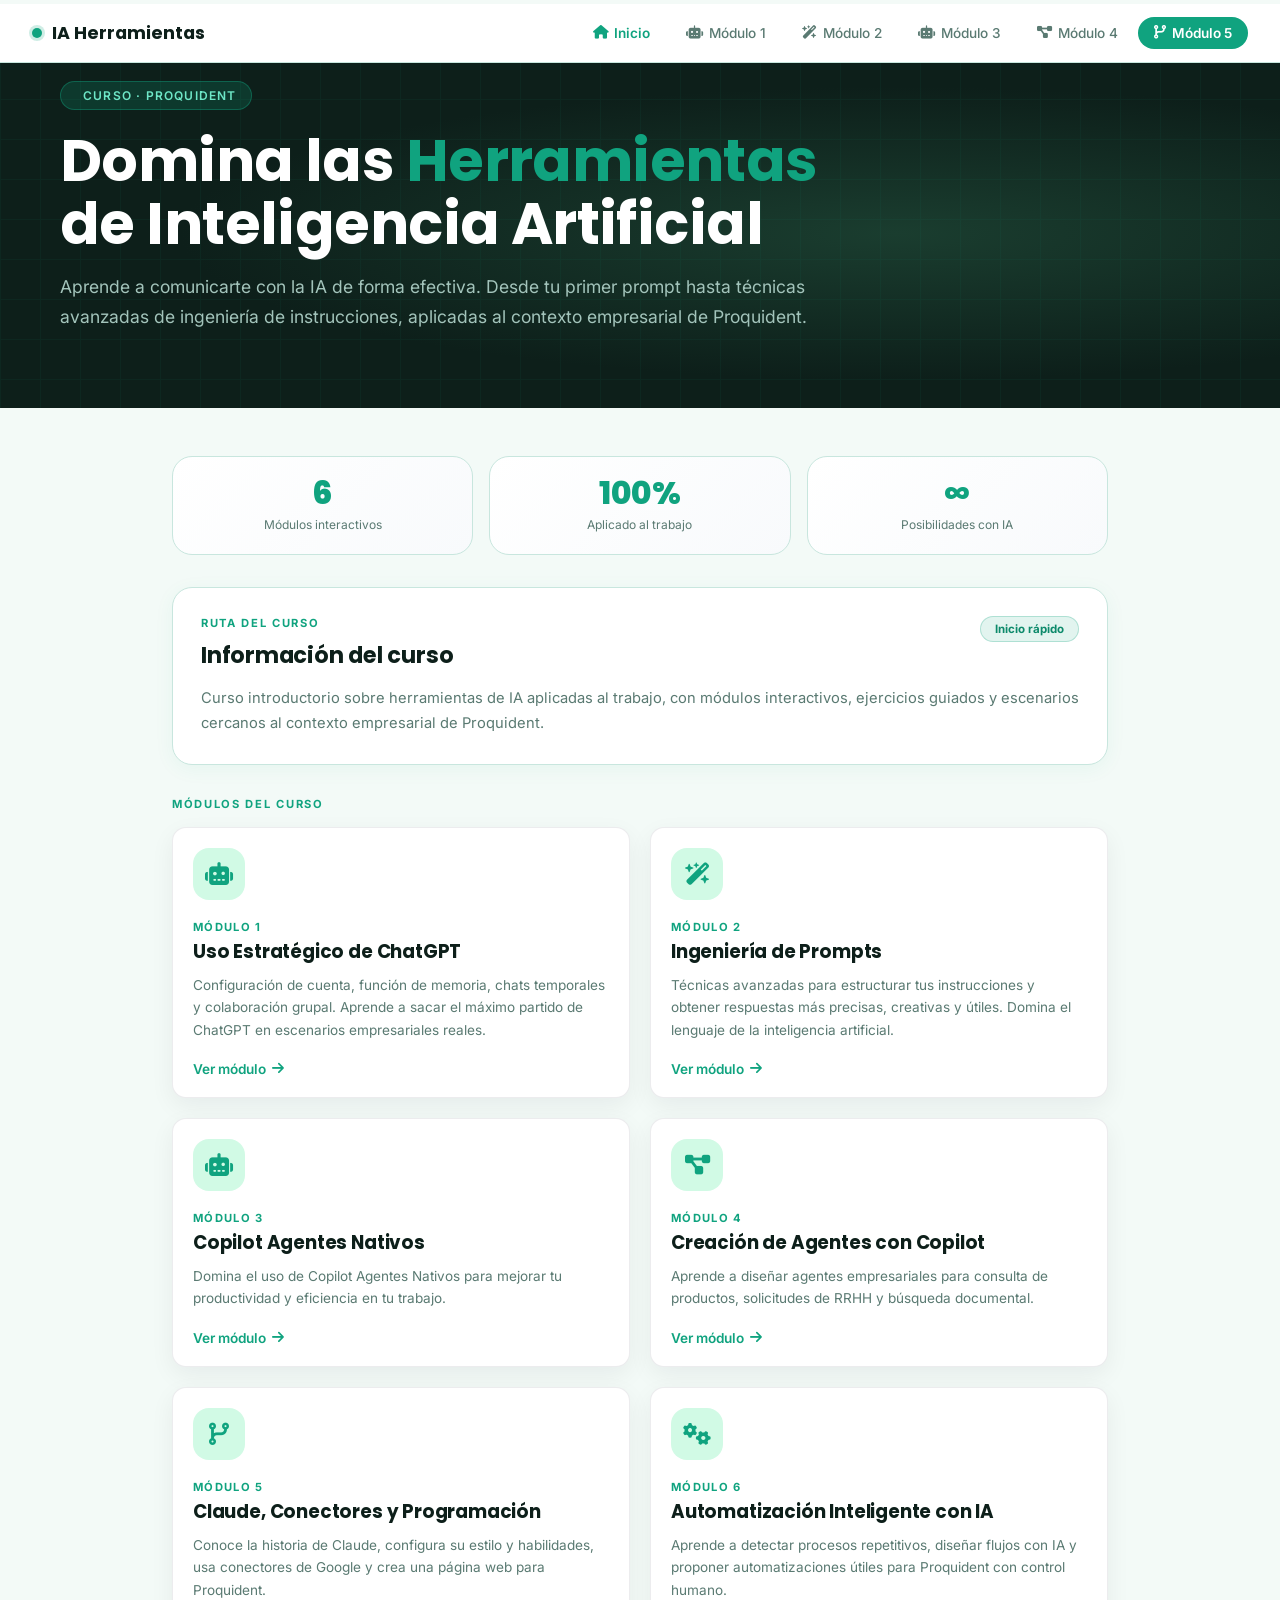
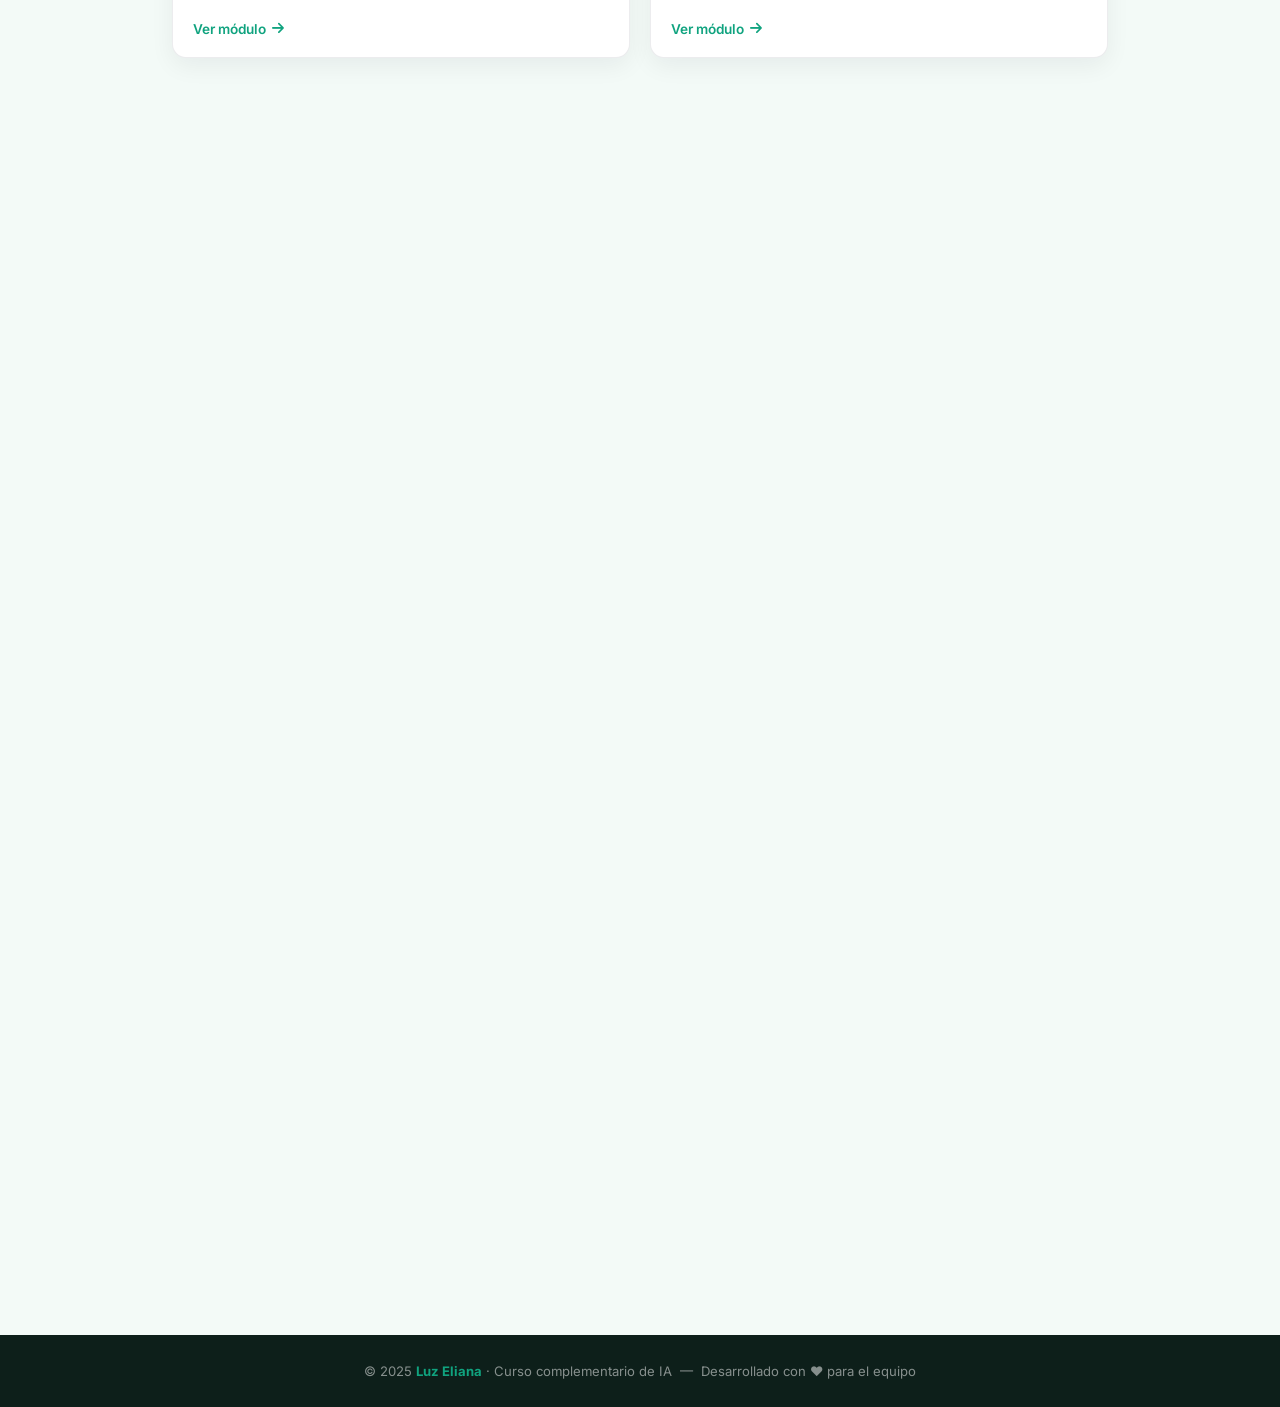
==== commit 0c8bb36a: "Actualizar Menu" ====
--- a/index.html
+++ b/index.html
@@ -33,8 +33,11 @@
       <li><a href="Modulo2.html"><i class="fa-solid fa-wand-magic-sparkles"></i> Módulo 2</a></li>
       <li><a href="Modulo3.html"><i class="fa-solid fa-robot"></i> Módulo 3</a></li>
       <li><a href="Modulo4.html"><i class="fa-solid fa-diagram-project"></i> Módulo 4</a></li>
-      <li><a href="Modulo5.html"><i class="fa-solid fa-code-branch"></i> Módulo 5</a></li>
-      <li><a href="Modulo6.html" class="nav-cta"><i class="fa-solid fa-gears"></i> Módulo 6</a></li>
+      <li><a href="Modulo5.html" class="nav-cta"><i class="fa-solid fa-code-branch "></i> Módulo 5</a></li>
+     <!--
+            <li><a href="Modulo6.html" class="nav-cta"><i class="fa-solid fa-gears"></i> Módulo 6</a></li>
+     -->
+
     </ul>
   </nav>
 
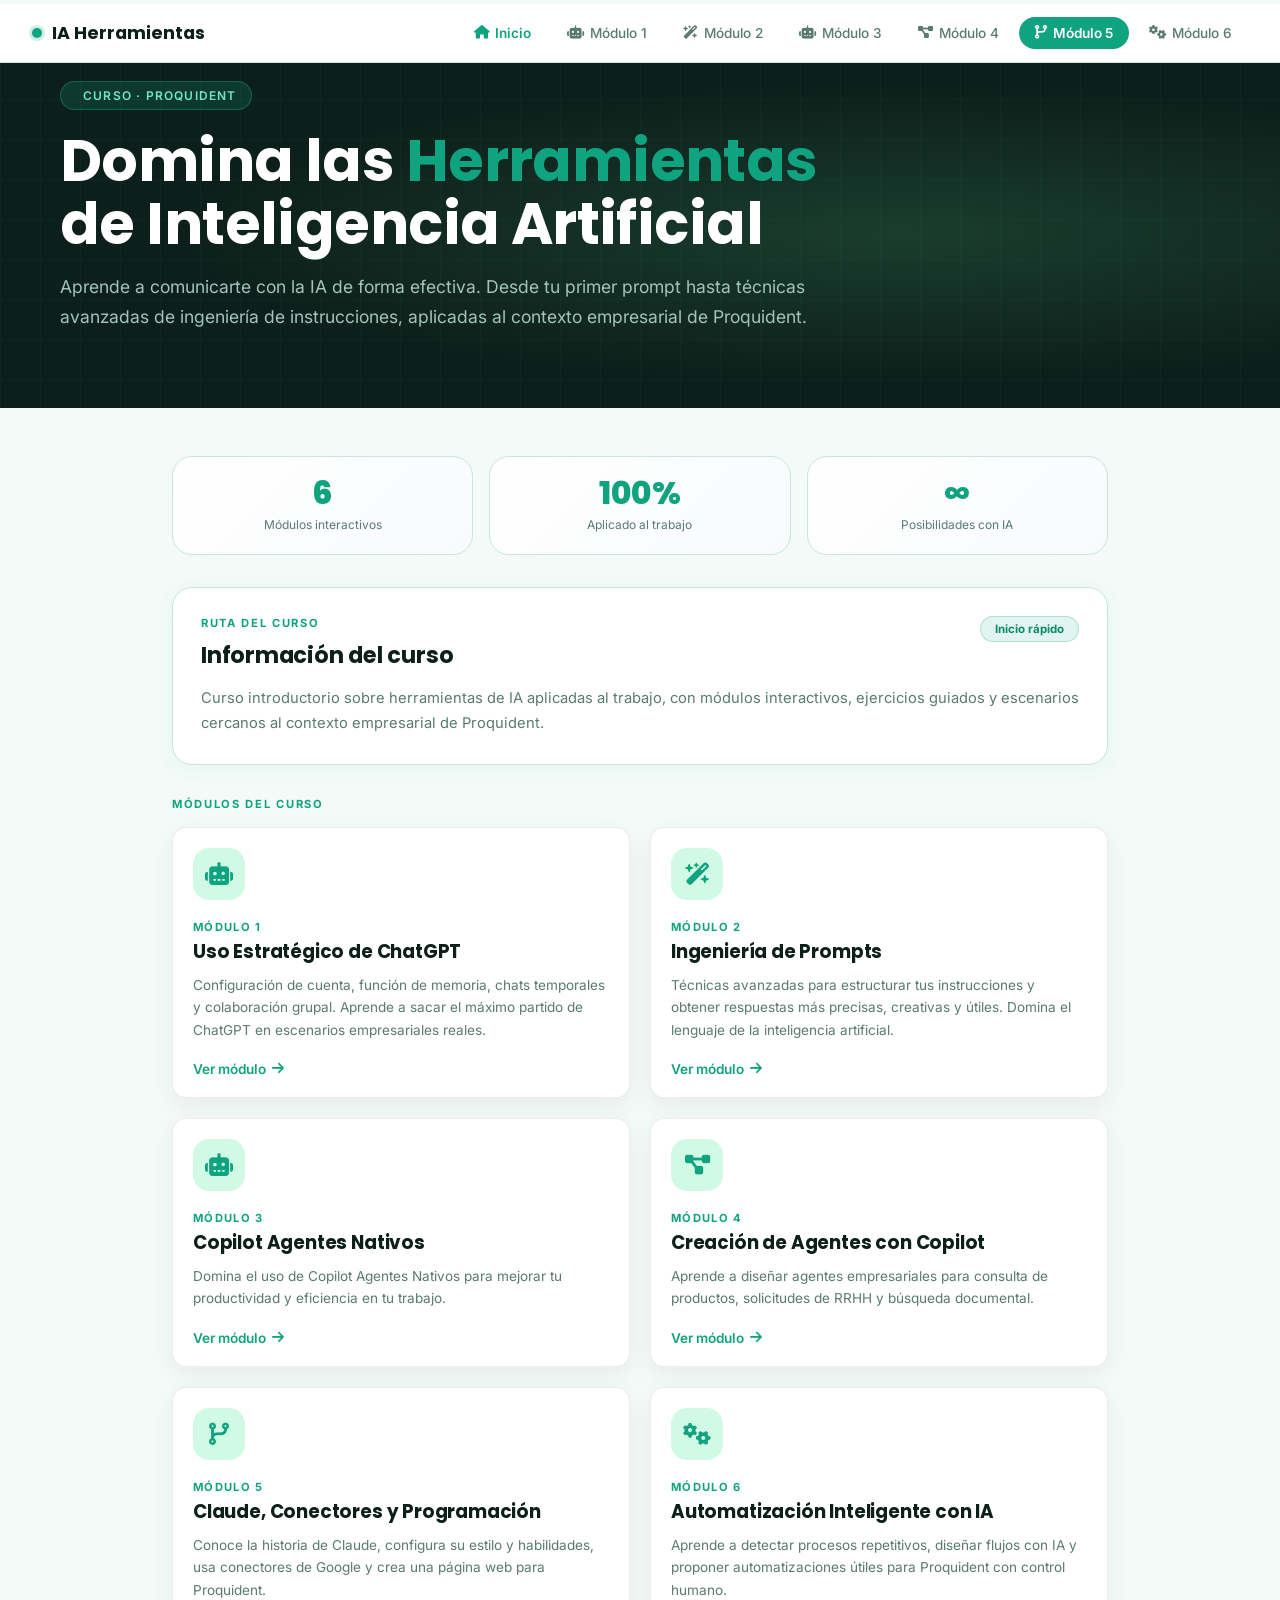
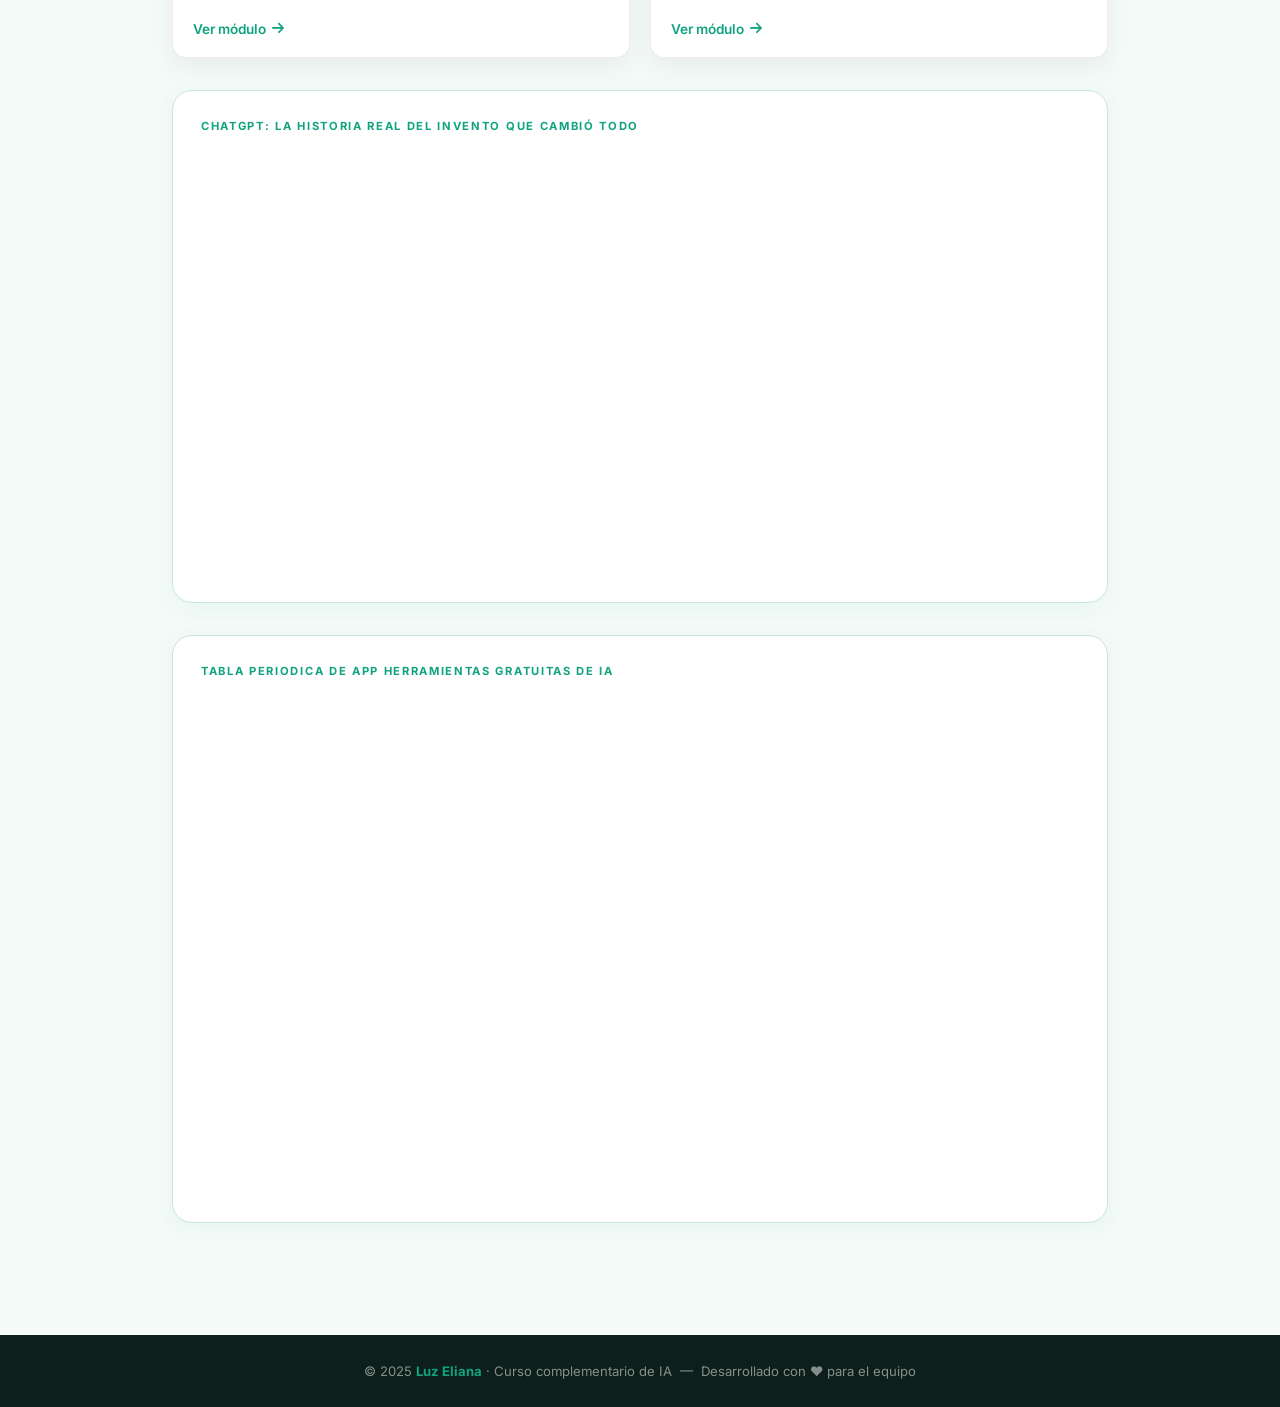
==== commit 015a9e9d: "Modulo 6" ====
--- a/index.html
+++ b/index.html
@@ -34,6 +34,7 @@
       <li><a href="Modulo3.html"><i class="fa-solid fa-robot"></i> Módulo 3</a></li>
       <li><a href="Modulo4.html"><i class="fa-solid fa-diagram-project"></i> Módulo 4</a></li>
       <li><a href="Modulo5.html" class="nav-cta"><i class="fa-solid fa-code-branch "></i> Módulo 5</a></li>
+      <li><a href="Modulo6.html" class=""><i class="fa-solid fa-gears"></i> Módulo 6</a></li>
      <!--
             <li><a href="Modulo6.html" class="nav-cta"><i class="fa-solid fa-gears"></i> Módulo 6</a></li>
      -->
